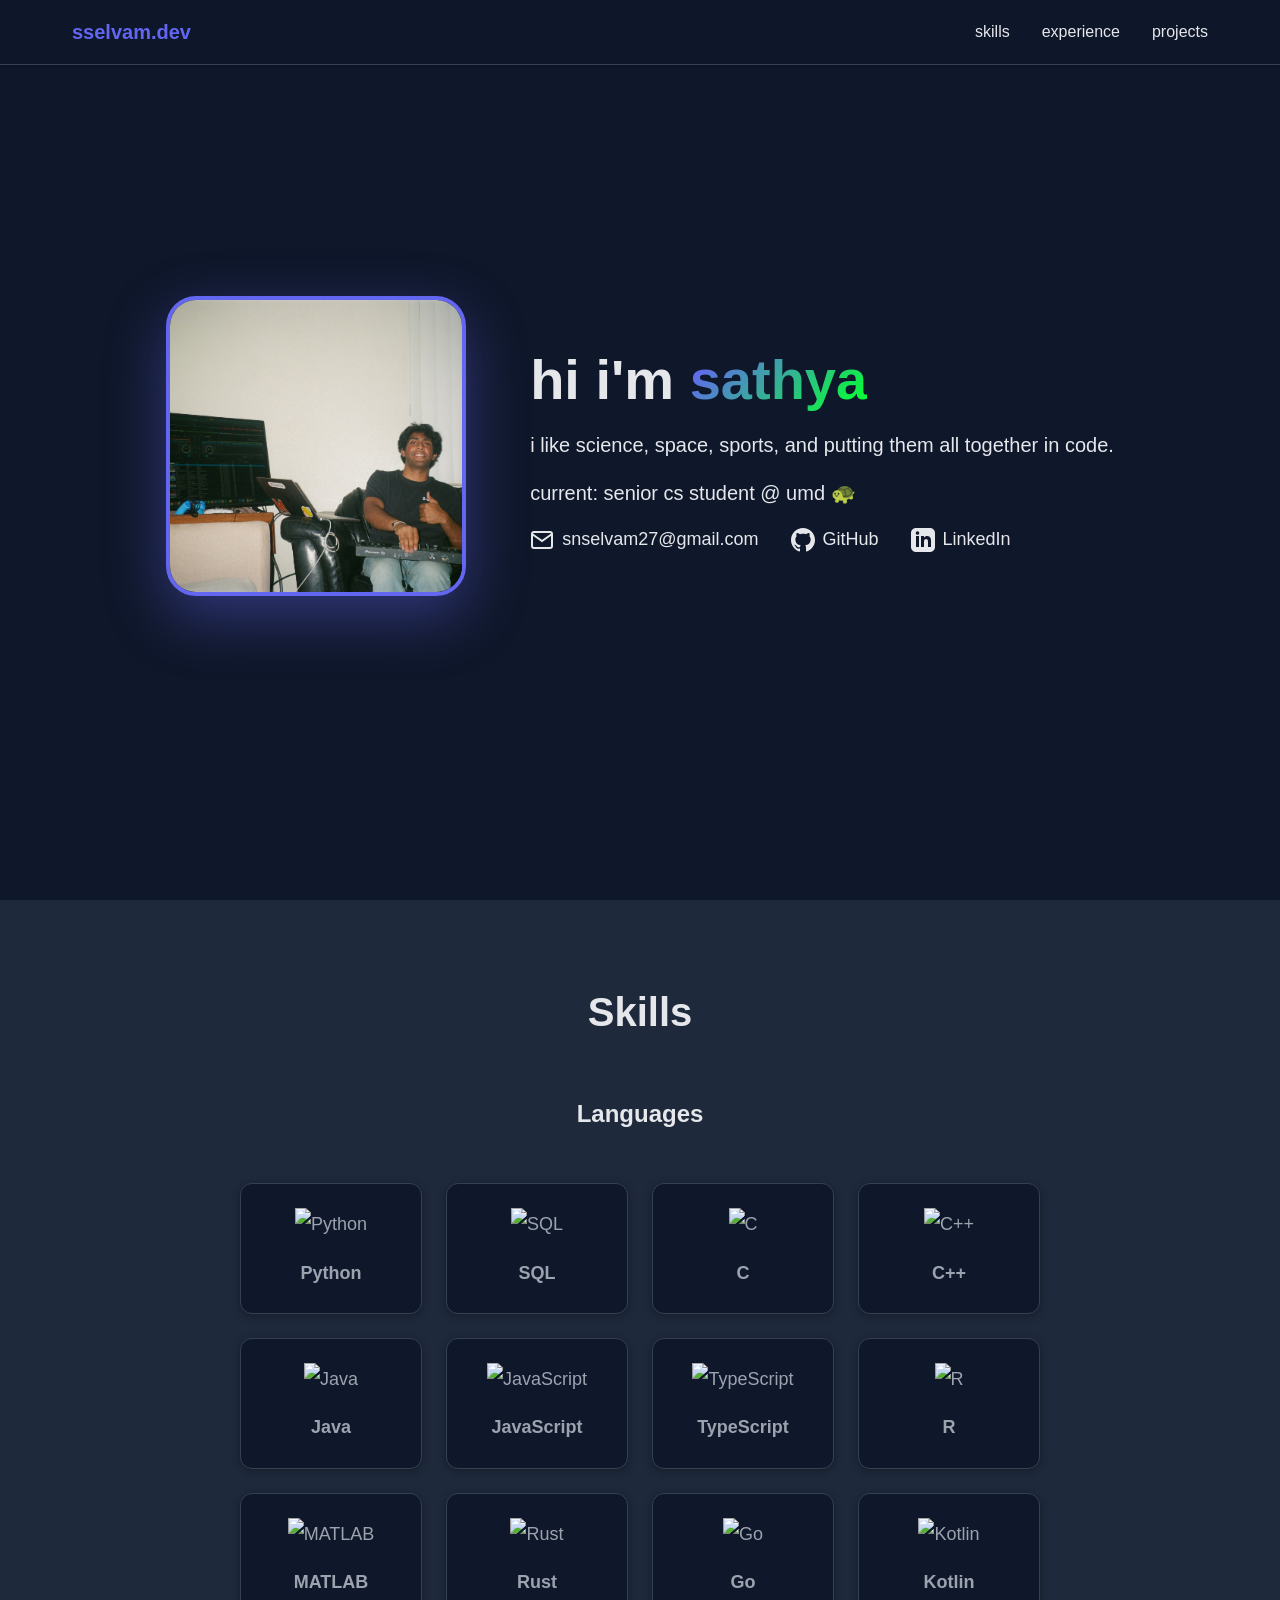
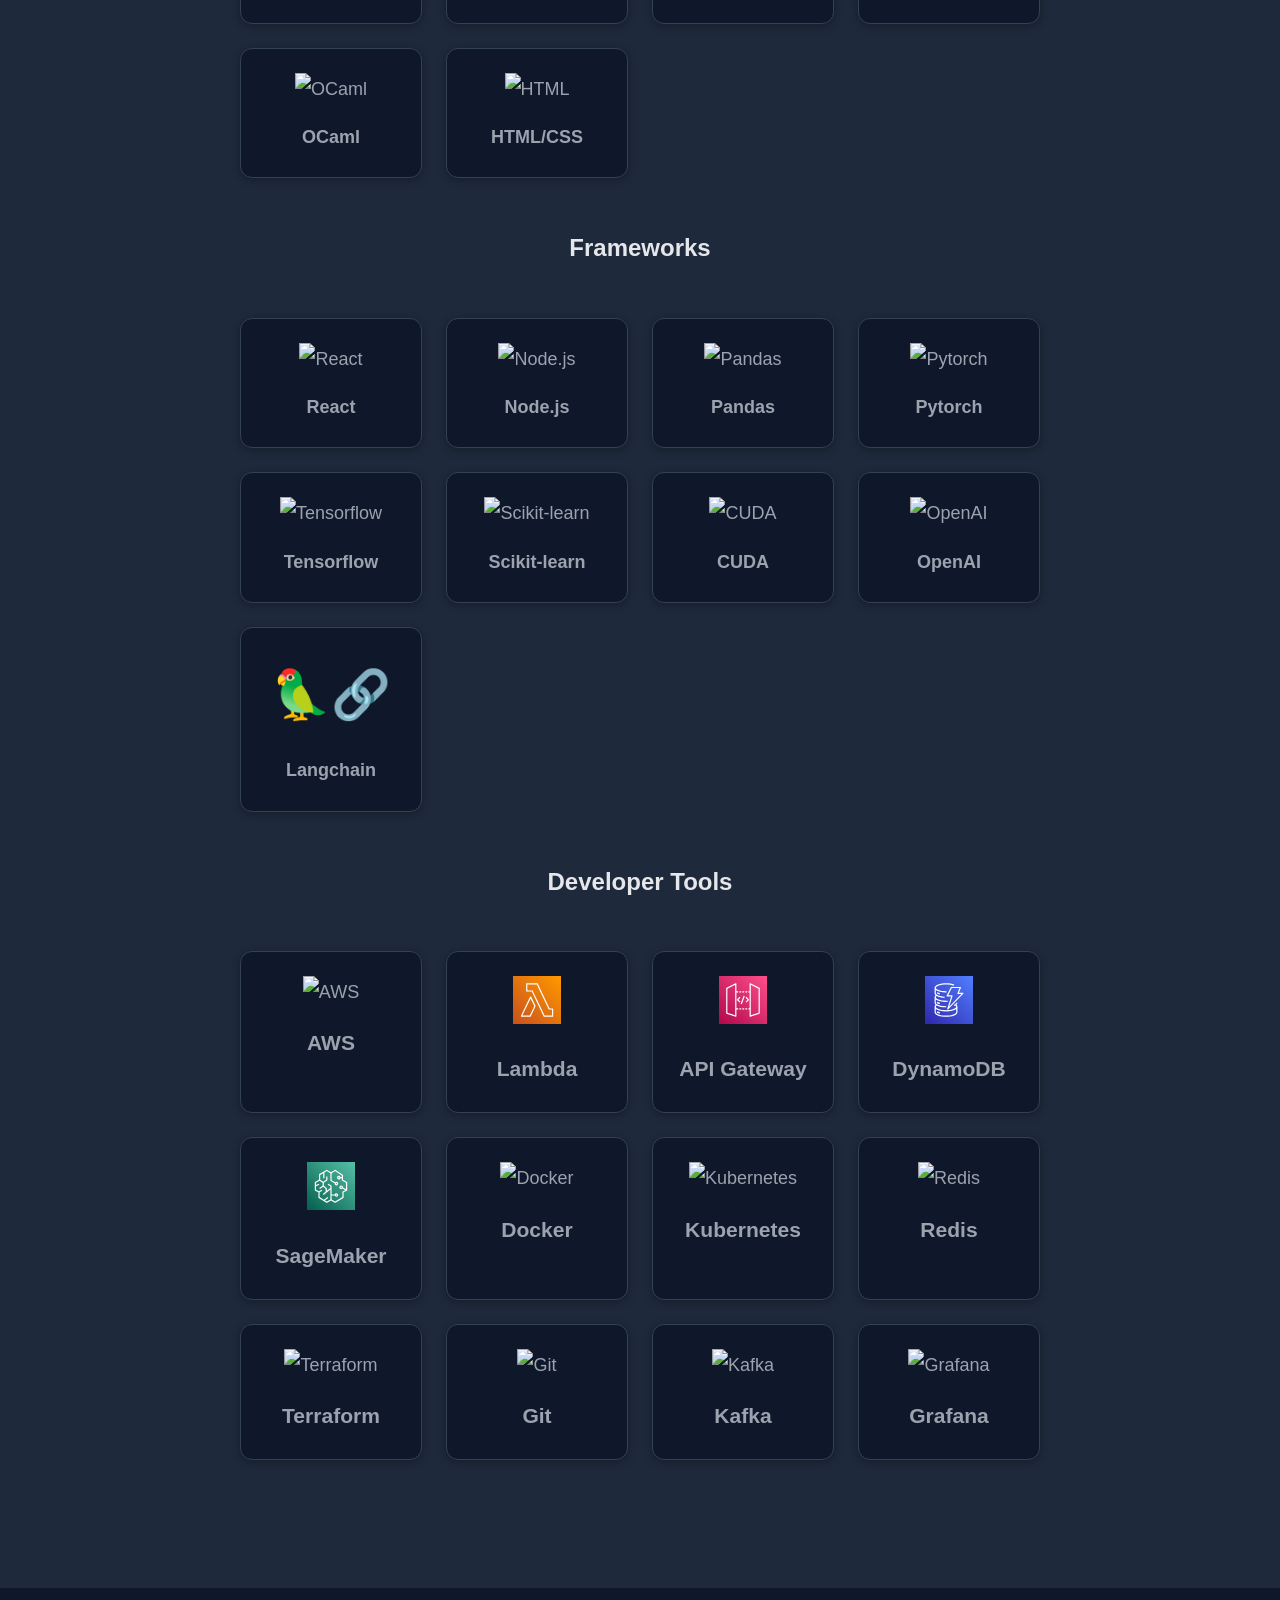
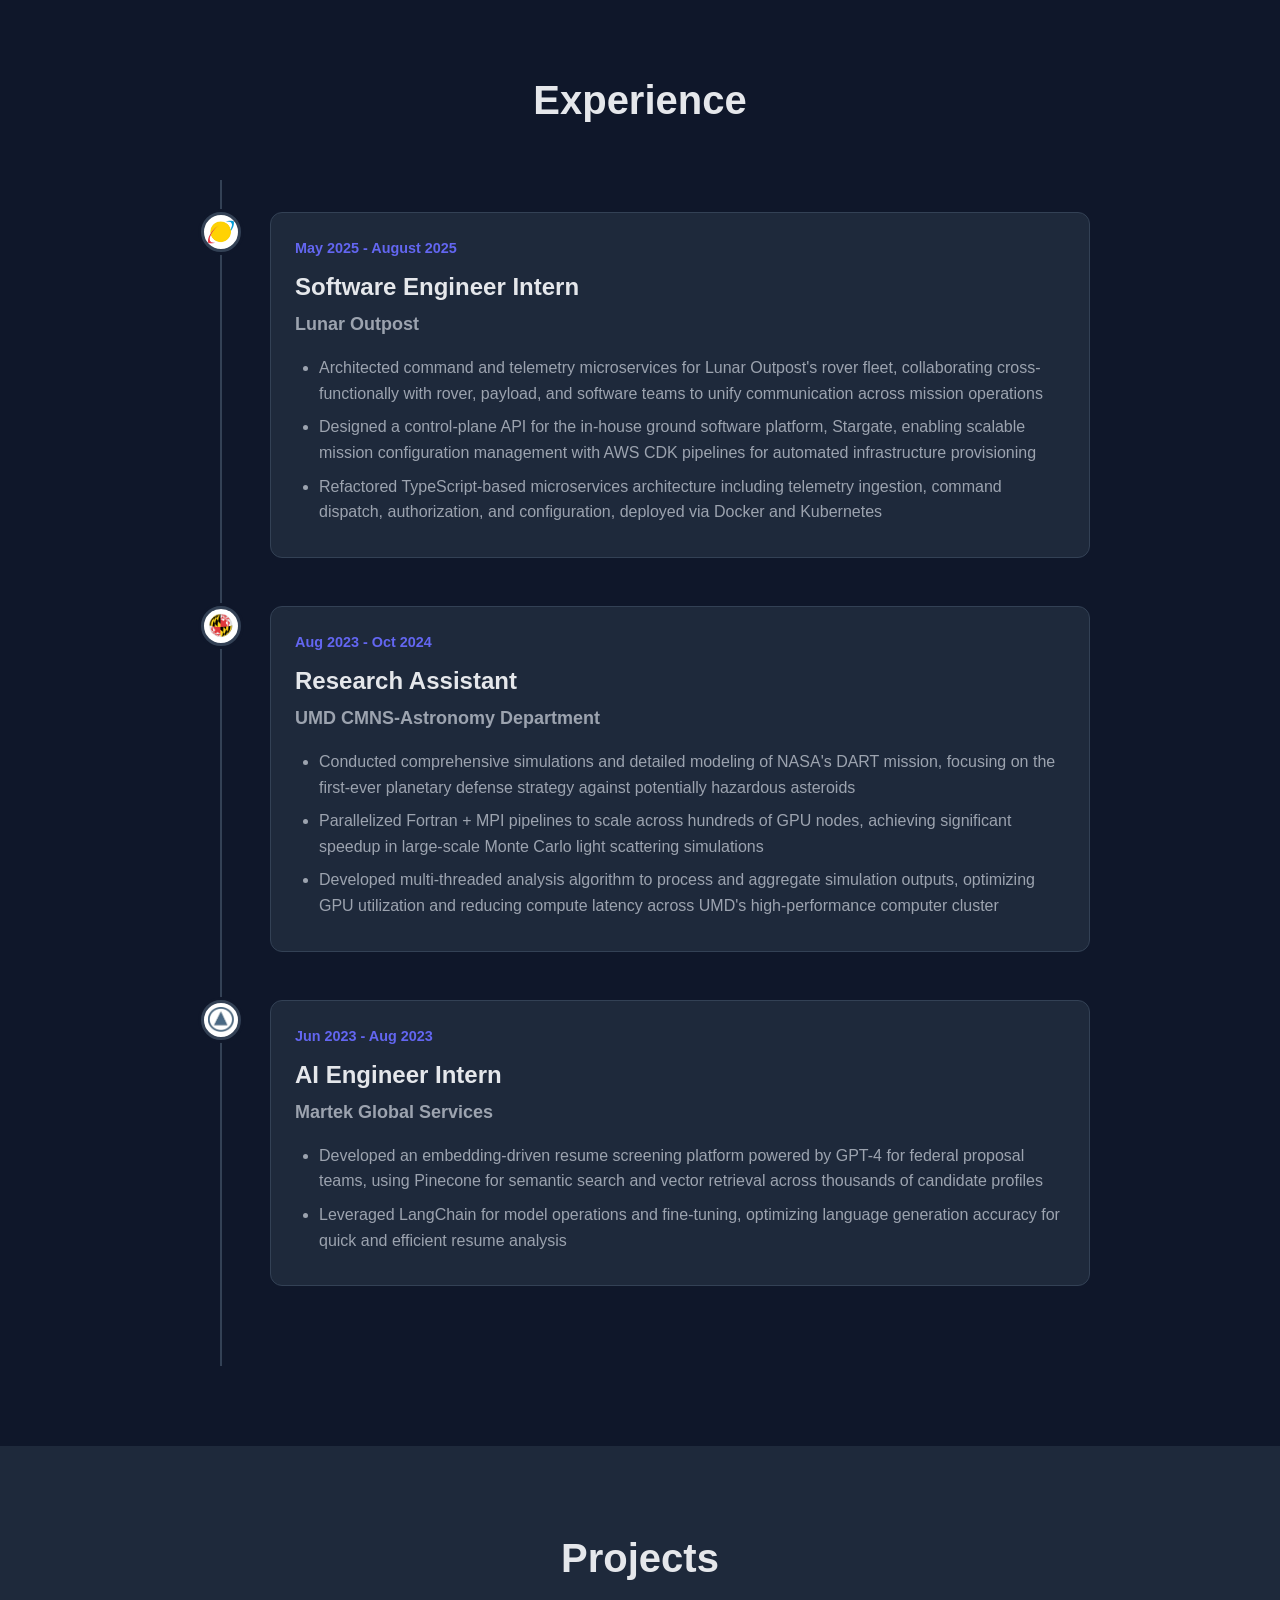
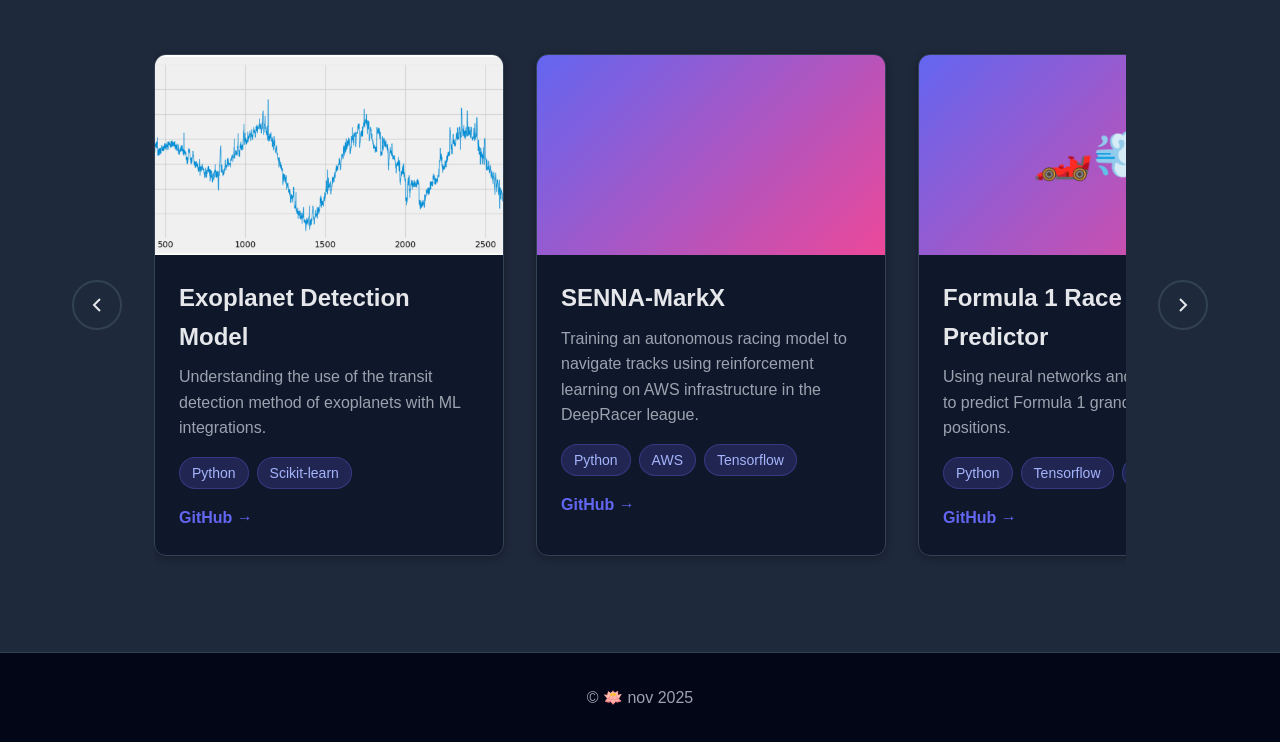
==== index.html @ d64639e4 "minor changes, pls dont break" ====
<!DOCTYPE html>
<html lang="en">
<head>
    <meta charset="UTF-8">
    <meta name="viewport" content="width=device-width, initial-scale=1.0">
    <title>sathya</title>
    <link rel="stylesheet" href="css/styles.css">
</head>
<body>
    <!-- Navigation -->
    <nav>
        <div class="container">
            <a href="index.html" class="logo">sselvam.dev</a>
            <ul>
                <!-- TODO: need to fix this about skills issue -->
                <li><a href="#about">skills</a></li>
                <li><a href="#experience">experience</a></li>
                <li><a href="#projects">projects</a></li>
            </ul>
        </div>
    </nav>

    <!-- Hero Section -->
    <section class="hero">
        <video autoplay muted loop playsinline class="hero-video">
            <source src="images/black_mesh.mp4" type="video/mp4">
        </video>
        <div class="container">
            <div class="hero-image-container">
                <img src="images/sathya.jpeg" alt="Sathya">
            </div>
            <div class="hero-content">
                <h1>hi i'm <span class="gradient-text">sathya</span></h1>
                <p>i like science, space, sports, and putting them all together in code.</p>
                <p>current: senior cs student @ umd 🐢</p>
                <div class="contact-links">
                    <a href="mailto:snselvam27@gmail.com" class="contact-link">
                        <svg width="24" height="24" viewBox="0 0 24 24" fill="none" stroke="currentColor" stroke-width="2">
                            <path d="M4 4h16c1.1 0 2 .9 2 2v12c0 1.1-.9 2-2 2H4c-1.1 0-2-.9-2-2V6c0-1.1.9-2 2-2z"/>
                            <polyline points="22,6 12,13 2,6"/>
                        </svg>
                        snselvam27@gmail.com
                    </a>
                    <a href="https://github.com/sathyas27" class="contact-link">
                        <svg width="24" height="24" viewBox="0 0 24 24" fill="currentColor">
                            <path d="M12 0c-6.626 0-12 5.373-12 12 0 5.302 3.438 9.8 8.207 11.387.599.111.793-.261.793-.577v-2.234c-3.338.726-4.033-1.416-4.033-1.416-.546-1.387-1.333-1.756-1.333-1.756-1.089-.745.083-.729.083-.729 1.205.084 1.839 1.237 1.839 1.237 1.07 1.834 2.807 1.304 3.492.997.107-.775.418-1.305.762-1.604-2.665-.305-5.467-1.334-5.467-5.931 0-1.311.469-2.381 1.236-3.221-.124-.303-.535-1.524.117-3.176 0 0 1.008-.322 3.301 1.23.957-.266 1.983-.399 3.003-.404 1.02.005 2.047.138 3.006.404 2.291-1.552 3.297-1.23 3.297-1.23.653 1.653.242 2.874.118 3.176.77.84 1.235 1.911 1.235 3.221 0 4.609-2.807 5.624-5.479 5.921.43.372.823 1.102.823 2.222v3.293c0 .319.192.694.801.576 4.765-1.589 8.199-6.086 8.199-11.386 0-6.627-5.373-12-12-12z"/>
                        </svg>
                        GitHub
                    </a>
                    <a href="https://linkedin.com/in/sathyaselvam3" class="contact-link">
                        <svg width="24" height="24" viewBox="0 0 24 24" fill="currentColor">
                            <path d="M19 0h-14c-2.761 0-5 2.239-5 5v14c0 2.761 2.239 5 5 5h14c2.762 0 5-2.239 5-5v-14c0-2.761-2.238-5-5-5zm-11 19h-3v-11h3v11zm-1.5-12.268c-.966 0-1.75-.79-1.75-1.764s.784-1.764 1.75-1.764 1.75.79 1.75 1.764-.783 1.764-1.75 1.764zm13.5 12.268h-3v-5.604c0-3.368-4-3.113-4 0v5.604h-3v-11h3v1.765c1.396-2.586 7-2.777 7 2.476v6.759z"/>
                        </svg>
                        LinkedIn
                    </a>
                </div>
            </div>
        </div>
    </section>

    <!-- About Section -->
    <section id="about" class="about">
        <div class="container">
            <h2 class="section-title">Skills</h2>
            <div class="about-content">
                <h3 class="section-subtitle">Languages</h3>
                <div class="skills-grid">
                    <div class="skill-card">
                        <img src="https://cdn.jsdelivr.net/gh/devicons/devicon/icons/python/python-original.svg" alt="Python" style="width: 48px; height: 48px; margin-bottom: 1rem;">
                        <h4>Python</h4>
                    </div>
                    <div class="skill-card">
                        <img src="https://cdn.jsdelivr.net/gh/devicons/devicon/icons/mysql/mysql-original.svg" alt="SQL" style="width: 48px; height: 48px; margin-bottom: 1rem;">
                        <h4>SQL</h4>
                    </div>
                    <div class="skill-card">
                        <img src="https://cdn.jsdelivr.net/gh/devicons/devicon/icons/c/c-original.svg" alt="C" style="width: 48px; height: 48px; margin-bottom: 1rem;">
                        <h4>C</h4>
                    </div>
                    <div class="skill-card">
                        <img src="https://cdn.jsdelivr.net/gh/devicons/devicon/icons/cplusplus/cplusplus-original.svg" alt="C++" style="width: 48px; height: 48px; margin-bottom: 1rem;">
                        <h4>C++</h4>
                    </div>
                    <div class="skill-card">
                        <img src="https://cdn.jsdelivr.net/gh/devicons/devicon/icons/java/java-original.svg" alt="Java" style="width: 48px; height: 48px; margin-bottom: 1rem;">
                        <h4>Java</h4>
                    </div>
                    <div class="skill-card">
                        <img src="https://cdn.jsdelivr.net/gh/devicons/devicon/icons/javascript/javascript-original.svg" alt="JavaScript" style="width: 48px; height: 48px; margin-bottom: 1rem;">
                        <h4>JavaScript</h4>
                    </div>
                    <div class="skill-card">
                        <img src="https://cdn.jsdelivr.net/gh/devicons/devicon/icons/typescript/typescript-original.svg" alt="TypeScript" style="width: 48px; height: 48px; margin-bottom: 1rem;">
                        <h4>TypeScript</h4>
                    </div>
                    <div class="skill-card">
                        <img src="https://cdn.jsdelivr.net/gh/devicons/devicon/icons/r/r-original.svg" alt="R" style="width: 48px; height: 48px; margin-bottom: 1rem;">
                        <h4>R</h4>
                    </div>
                    <div class="skill-card">
                        <img src="https://cdn.jsdelivr.net/gh/devicons/devicon/icons/matlab/matlab-original.svg" alt="MATLAB" style="width: 48px; height: 48px; margin-bottom: 1rem;">
                        <h4>MATLAB</h4>
                    </div>
                    <div class="skill-card">
                        <img src="https://cdn.jsdelivr.net/gh/devicons/devicon/icons/rust/rust-original.svg" alt="Rust" style="width: 48px; height: 48px; margin-bottom: 1rem;">
                        <h4>Rust</h4>
                    </div>
                    <div class="skill-card">
                        <img src="https://cdn.jsdelivr.net/gh/devicons/devicon/icons/go/go-original.svg" alt="Go" style="width: 48px; height: 48px; margin-bottom: 1rem;">
                        <h4>Go</h4>
                    </div>
                    <div class="skill-card">
                        <img src="https://cdn.jsdelivr.net/gh/devicons/devicon/icons/kotlin/kotlin-original.svg" alt="Kotlin" style="width: 48px; height: 48px; margin-bottom: 1rem;">
                        <h4>Kotlin</h4>
                    </div>
                    <div class="skill-card">
                        <img src="https://cdn.jsdelivr.net/gh/devicons/devicon/icons/ocaml/ocaml-original.svg" alt="OCaml" style="width: 48px; height: 48px; margin-bottom: 1rem;">
                        <h4>OCaml</h4>
                    </div>
                    <div class="skill-card">
                        <img src="https://cdn.jsdelivr.net/gh/devicons/devicon/icons/html5/html5-original.svg" alt="HTML" style="width: 48px; height: 48px; margin-bottom: 1rem;">
                        <h4>HTML/CSS</h4>
                    </div>
                </div>
                <h3 class="section-subtitle">Frameworks</h3>
                <div class="skills-grid">
                    <div class="skill-card">
                        <img src="https://cdn.jsdelivr.net/gh/devicons/devicon/icons/react/react-original.svg" alt="React" style="width: 48px; height: 48px; margin-bottom: 1rem;">
                        <h4>React</h4>
                    </div>
                    <div class="skill-card">
                        <img src="https://cdn.jsdelivr.net/gh/devicons/devicon/icons/nodejs/nodejs-original.svg" alt="Node.js" style="width: 48px; height: 48px; margin-bottom: 1rem;">
                        <h4>Node.js</h4>
                    </div>
                    <div class="skill-card">
                        <img src="https://cdn.jsdelivr.net/gh/devicons/devicon/icons/pandas/pandas-original.svg" alt="Pandas" style="width: 48px; height: 48px; margin-bottom: 1rem;">
                        <h4>Pandas</h4>
                    </div>
                    <div class="skill-card">
                        <img src="https://cdn.jsdelivr.net/gh/devicons/devicon/icons/pytorch/pytorch-original.svg" alt="Pytorch" style="width: 48px; height: 48px; margin-bottom: 1rem;">
                        <h4>Pytorch</h4>
                    </div>
                    <div class="skill-card">
                        <img src="https://cdn.jsdelivr.net/gh/devicons/devicon/icons/tensorflow/tensorflow-original.svg" alt="Tensorflow" style="width: 48px; height: 48px; margin-bottom: 1rem;">
                        <h4>Tensorflow</h4>
                    </div>
                    <div class="skill-card">
                        <img src="https://cdn.jsdelivr.net/gh/devicons/devicon/icons/scikitlearn/scikitlearn-original.svg" alt="Scikit-learn" style="width: 48px; height: 48px; margin-bottom: 1rem;">
                        <h4>Scikit-learn</h4>
                    </div>
                    <div class="skill-card">
                        <img src="https://cdn.simpleicons.org/nvidia/76B900" alt="CUDA" style="width: 48px; height: 48px; margin-bottom: 1rem;">
                        <h4>CUDA</h4>
                    </div>
                    <div class="skill-card">
                        <img src="https://cdn.simpleicons.org/openai/412991" alt="OpenAI" style="width: 48px; height: 48px; margin-bottom: 1rem;">
                        <h4>OpenAI</h4>
                    </div>
                    <div class="skill-card">
                        <div style="font-size: 48px; margin-bottom: 1rem;">🦜🔗</div>
                        <h4>Langchain</h4>
                    </div>
                </div>
                <h3 class="section-subtitle">Developer Tools</h3>
                <div class="skills-grid">
                    <div class="skill-card">
                        <img src="https://cdn.jsdelivr.net/gh/devicons/devicon/icons/amazonwebservices/amazonwebservices-original-wordmark.svg" alt="AWS" style="width: 48px; height: 48px; margin-bottom: 1rem;">
                        <h3>AWS</h3>
                    </div>
                    <div class="skill-card">
                        <?xml version="1.0" encoding="UTF-8"?>
                        <svg width="80px" height="80px" viewBox="0 0 80 80" version="1.1" xmlns="http://www.w3.org/2000/svg" xmlns:xlink="http://www.w3.org/1999/xlink">
                            <!-- Generator: Sketch 64 (93537) - https://sketch.com -->
                            <title>Icon-Architecture/64/Arch_AWS-Lambda_64</title>
                            <desc>Created with Sketch.</desc>
                            <defs>
                                <linearGradient x1="0%" y1="100%" x2="100%" y2="0%" id="awsGradient-1">
                                    <stop stop-color="#C8511B" offset="0%"></stop>
                                    <stop stop-color="#FF9900" offset="100%"></stop>
                                </linearGradient>
                            </defs>
                            <g id="Icon-Architecture/64/Arch_AWS-Lambda_64" stroke="none" stroke-width="1" fill="none" fill-rule="evenodd">
                                <g id="Icon-Architecture-BG/64/Compute" fill="url(#awsGradient-1)">
                                    <rect id="Rectangle" x="0" y="0" width="80" height="80"></rect>
                                </g>
                                <path d="M28.0075352,66 L15.5907274,66 L29.3235885,37.296 L35.5460249,50.106 L28.0075352,66 Z M30.2196674,34.553 C30.0512768,34.208 29.7004629,33.989 29.3175745,33.989 L29.3145676,33.989 C28.9286723,33.99 28.5778583,34.211 28.4124746,34.558 L13.097944,66.569 C12.9495999,66.879 12.9706487,67.243 13.1550766,67.534 C13.3374998,67.824 13.6582439,68 14.0020416,68 L28.6420072,68 C29.0299071,68 29.3817234,67.777 29.5481094,67.428 L37.563706,50.528 C37.693006,50.254 37.6920037,49.937 37.5586944,49.665 L30.2196674,34.553 Z M64.9953491,66 L52.6587274,66 L32.866809,24.57 C32.7014253,24.222 32.3486067,24 31.9617091,24 L23.8899822,24 L23.8990031,14 L39.7197081,14 L59.4204149,55.429 C59.5857986,55.777 59.9386172,56 60.3255148,56 L64.9953491,56 L64.9953491,66 Z M65.9976745,54 L60.9599868,54 L41.25928,12.571 C41.0938963,12.223 40.7410777,12 40.3531778,12 L22.89768,12 C22.3453987,12 21.8963569,12.447 21.8953545,12.999 L21.884329,24.999 C21.884329,25.265 21.9885708,25.519 22.1780103,25.707 C22.3654452,25.895 22.6200358,26 22.8866544,26 L31.3292417,26 L51.1221625,67.43 C51.2885485,67.778 51.6393624,68 52.02626,68 L65.9976745,68 C66.5519605,68 67,67.552 67,67 L67,55 C67,54.448 66.5519605,54 65.9976745,54 L65.9976745,54 Z" id="AWS-Lambda_Icon_64_Squid" fill="#FFFFFF"></path>
                            </g>
                        </svg>
                        <h3>Lambda</h3>
                    </div>
                    <div class="skill-card">
                        <?xml version="1.0" encoding="UTF-8"?>
                        <svg width="80px" height="80px" viewBox="0 0 80 80" version="1.1" xmlns="http://www.w3.org/2000/svg" xmlns:xlink="http://www.w3.org/1999/xlink">
                            <title>Icon-Architecture/64/Arch_ Amazon-API-Gateway_64</title>
                            <defs>
                                <linearGradient x1="0%" y1="100%" x2="100%" y2="0%" id="apigwGradient-1">
                                    <stop stop-color="#B0084D" offset="0%"></stop>
                                    <stop stop-color="#FF4F8B" offset="100%"></stop>
                                </linearGradient>
                            </defs>
                            <g id="Icon-Architecture/64/Arch_-Amazon-API-Gateway_64" stroke="none" stroke-width="1" fill="none" fill-rule="evenodd">
                                <g id="Rectangle" fill="url(#apigwGradient-1)">
                                    <rect x="0" y="0" width="80" height="80"></rect>
                                </g>
                                <g id="Icon-Service/64/Amazon-API-Gateway_64" transform="translate(8.000000, 8.000000)" fill="#FFFFFF">
                                    <path d="M26.065,47.6323642 L29,47.6323642 L29,45.6152989 L26.065,45.6152989 L26.065,47.6323642 Z M31,47.6323642 L34,47.6323642 L34,45.6152989 L31,45.6152989 L31,47.6323642 Z M19,6.62946112 L6,13.082053 L6,53.1934132 L19,57.589607 L19,6.62946112 Z M21,19.3934502 L21,45.6152989 L24,45.6152989 L24,47.6323642 L21,47.6323642 L21,58.9914674 C21,59.3162149 20.845,59.6207917 20.584,59.8103959 C20.412,59.9354539 20.207,60 20,60 C19.894,60 19.786,59.9828549 19.682,59.9475563 L4.682,54.8756456 C4.274,54.7374767 4,54.3522172 4,53.9195567 L4,12.4537371 C4,12.0704947 4.217,11.7185168 4.559,11.5490833 L19.559,4.10409539 C19.868,3.94978989 20.235,3.96794348 20.528,4.15250495 C20.821,4.33605789 21,4.65979687 21,5.00874917 L21,17.376385 L24,17.376385 L24,19.3934502 L21,19.3934502 Z M36,47.6323642 L39,47.6323642 L39,45.6152989 L36,45.6152989 L36,47.6323642 Z M36.065,19.3934502 L39,19.3934502 L39,17.376385 L36.065,17.376385 L36.065,19.3934502 Z M31.065,19.3934502 L34,19.3934502 L34,17.376385 L31.065,17.376385 L31.065,19.3934502 Z M26.065,19.3934502 L29,19.3934502 L29,17.376385 L26.065,17.376385 L26.065,19.3934502 Z M58,13.082053 L45,6.62946112 L45,57.589607 L58,53.1934132 L58,13.082053 Z M60,53.9195567 C60,54.3522172 59.726,54.7374767 59.318,54.8756456 L44.318,59.9475563 C44.214,59.9828549 44.106,60 44,60 C43.793,60 43.588,59.9354539 43.416,59.8103959 C43.155,59.6207917 43,59.3162149 43,58.9914674 L43,47.6323642 L41.065,47.6323642 L41.065,45.6152989 L43,45.6152989 L43,19.3934502 L41.065,19.3934502 L41.065,17.376385 L43,17.376385 L43,5.00874917 C43,4.65979687 43.179,4.33605789 43.472,4.15250495 C43.765,3.96794348 44.131,3.94978989 44.441,4.10409539 L59.441,11.5490833 C59.783,11.7185168 60,12.0704947 60,12.4537371 L60,53.9195567 Z M34.934,25.8067093 L33.066,25.0825829 L28.066,38.1935072 L29.934,38.9176337 L34.934,25.8067093 Z M41.707,32.2088745 C42.098,31.8145383 42.098,31.1761371 41.707,30.7828094 L37.707,26.7486788 L36.293,28.174744 L39.586,31.4958419 L36.293,34.8169399 L37.707,36.2430051 L41.707,32.2088745 Z M26.293,36.2430051 L22.293,32.2088745 C21.902,31.8145383 21.902,31.1761371 22.293,30.7828094 L26.293,26.7486788 L27.707,28.174744 L24.414,31.4958419 L27.707,34.8169399 L26.293,36.2430051 Z" id="Amazon-API-Gateway_Icon_64_Squid"></path>
                                </g>
                            </g>
                        </svg>
                        <h3>API Gateway</h3>
                    </div>
                    <div class="skill-card">
                        <?xml version="1.0" encoding="UTF-8"?>
                        <svg width="80px" height="80px" viewBox="0 0 80 80" version="1.1" xmlns="http://www.w3.org/2000/svg" xmlns:xlink="http://www.w3.org/1999/xlink">
                            <!-- Generator: Sketch 64 (93537) - https://sketch.com -->
                            <title>Icon-Architecture/64/Arch_Amazon-DynamoDB_64</title>
                            <desc>Created with Sketch.</desc>
                            <defs>
                                <linearGradient x1="0%" y1="100%" x2="100%" y2="0%" id="ddbGradient-1">
                                    <stop stop-color="#2E27AD" offset="0%"></stop>
                                    <stop stop-color="#527FFF" offset="100%"></stop>
                                </linearGradient>
                            </defs>
                            <g id="Icon-Architecture/64/Arch_Amazon-DynamoDB_64" stroke="none" stroke-width="1" fill="none" fill-rule="evenodd">
                                <g id="Icon-Architecture-BG/64/Database" fill="url(#ddbGradient-1)">
                                    <rect id="Rectangle" x="0" y="0" width="80" height="80"></rect>
                                </g>
                                <path d="M52.0859525,54.8502506 C48.7479569,57.5490338 41.7449661,58.9752927 35.0439749,58.9752927 C28.3419838,58.9752927 21.336993,57.548042 17.9999974,54.8492588 L17.9999974,60.284515 L18.0009974,60.284515 C18.0009974,62.9952002 24.9999974,66.0163299 35.0439749,66.0163299 C45.0799617,66.0163299 52.0749525,62.9991676 52.0859525,60.290466 L52.0859525,54.8502506 Z M52.0869525,44.522272 L54.0869499,44.5113618 L54.0869499,44.522272 C54.0869499,45.7303271 53.4819507,46.8580436 52.3039522,47.8905439 C53.7319503,49.147199 54.0869499,50.3800499 54.0869499,51.257824 C54.0869499,51.263775 54.0859499,51.2687342 54.0859499,51.2746852 L54.0859499,60.284515 L54.0869499,60.284515 C54.0869499,65.2952658 44.2749628,68 35.0439749,68 C25.8349871,68 16.0499999,65.3071678 16.003,60.3192292 C16.003,60.31427 16,60.3093109 16,60.3043517 L16,51.2548485 C16,51.2528648 16.002,51.2498893 16.002,51.2469138 C16.005,50.3691398 16.3609995,49.1412479 17.7869976,47.8875684 C16.3699995,46.6358725 16.01,45.4149236 16.001,44.5440924 L16.002,44.5440924 C16.002,44.540125 16,44.5371495 16,44.5331822 L16,35.483679 C16,35.4807035 16.002,35.477728 16.002,35.4747525 C16.005,34.5969784 16.3619995,33.3690866 17.7879976,32.1173908 C16.3699995,30.8647031 16.01,29.6427623 16.001,28.7729229 L16.002,28.7729229 C16.002,28.7689556 16,28.7649882 16,28.7610209 L16,19.7125095 C16,19.709534 16.002,19.7065585 16.002,19.703583 C16.019,14.6997751 25.8199871,12 35.0439749,12 C40.2549681,12 45.2609615,12.8281823 48.7779569,14.2722941 L48.0129579,16.1052054 C44.7299622,14.7573015 40.0029684,13.9836701 35.0439749,13.9836701 C24.9999882,13.9836701 18.0009974,17.0047998 18.0009974,19.7174687 C18.0009974,22.4291458 24.9999882,25.4502754 35.0439749,25.4502754 C35.3149746,25.4532509 35.5799742,25.4502754 35.8479739,25.4403571 L35.9319738,27.4220435 C35.6359742,27.4339456 35.3399745,27.4339456 35.0439749,27.4339456 C28.3419838,27.4339456 21.336993,26.0066949 18,23.3079117 L18,28.7401923 L18.0009974,28.7401923 L18.0009974,28.7630046 C18.0109974,29.8034395 19.0779959,30.7119605 19.9719948,31.2892085 C22.6619912,33.0040913 27.4819849,34.1754485 32.8569778,34.4184481 L32.7659779,36.4001346 C27.3209851,36.1531677 22.5529914,35.0234675 19.4839954,33.2917235 C18.7279964,33.8570695 18.0009974,34.6217743 18.0009974,35.4886382 C18.0009974,38.2003153 24.9999882,41.2214449 35.0439749,41.2214449 C36.0289736,41.2214449 37.0069723,41.1887143 37.9519711,41.1232532 L38.0909709,43.1019642 C37.1009722,43.1704008 36.0749736,43.205115 35.0439749,43.205115 C28.3419838,43.205115 21.336993,41.7778644 18,39.0790811 L18,44.5113618 L18.0009974,44.5113618 C18.0109974,45.574609 19.0779959,46.4821381 19.9719948,47.060378 C23.0479907,49.0232196 28.8239831,50.2451604 35.0439749,50.2451604 L35.4839744,50.2451604 L35.4839744,52.2288305 L35.0439749,52.2288305 C28.7249832,52.2288305 22.9819908,51.0554896 19.4699954,49.0728113 C18.7179964,49.6371655 18.0009974,50.397903 18.0009974,51.257824 C18.0009974,53.9695011 24.9999882,56.9916225 35.0439749,56.9916225 C45.0799617,56.9916225 52.0749525,53.9744602 52.0859525,51.2647668 L52.0859525,51.2548485 L52.0859525,51.2538566 C52.0839525,50.391952 51.3639534,49.6312145 50.6099544,49.0668603 C50.1219551,49.3435823 49.5989558,49.6103859 49.0039566,49.8553692 L48.2379576,48.022458 C48.9639566,47.7239156 49.5939558,47.4015692 50.1109551,47.0623616 C51.0129539,46.4742034 52.0869525,45.5547723 52.0869525,44.522272 L52.0869525,44.522272 Z M60.6529412,30.0166841 L55.0489486,30.0166841 C54.717949,30.0166841 54.4069494,29.8540231 54.2219497,29.5822603 C54.0349499,29.3104975 53.99695,28.9643471 54.1189498,28.6598537 L57.5279453,20.1380068 L44.6189702,20.1380068 L38.6189702,32.0400276 L45.0009618,32.0400276 C45.3199614,32.0400276 45.619961,32.1917784 45.8089608,32.44668 C45.9959605,32.7025735 46.0509604,33.0308709 45.9539606,33.3333806 L40.2579681,51.089212 L60.6529412,30.0166841 Z M63.7219372,29.7121907 L38.7229701,55.539576 C38.5279703,55.7399267 38.2659707,55.8440694 38.000971,55.8440694 C37.8249713,55.8440694 37.6479715,55.7994368 37.4899717,55.7052124 C37.0899722,55.4691557 36.9069725,54.992083 37.0479723,54.5517083 L43.6339636,34.0236978 L37.0009724,34.0236978 C36.6539728,34.0236978 36.3329732,33.8461593 36.1499735,33.5535679 C35.9679737,33.2609766 35.9509737,32.8959813 36.1069735,32.5885124 L43.1069643,18.7028214 C43.2759641,18.3665893 43.6219636,18.1543366 44.0009631,18.1543366 L59.0009434,18.1543366 C59.331943,18.1543366 59.6429425,18.3179894 59.8279423,18.5887604 C60.0149421,18.861515 60.052942,19.2066736 59.9309422,19.5121588 L56.5219467,28.0330139 L62.9999381,28.0330139 C63.3999376,28.0330139 63.7629371,28.2710544 63.9199369,28.6360497 C64.0769367,29.0020368 63.9989368,29.4255504 63.7219372,29.7121907 L63.7219372,29.7121907 Z M19.4549955,60.6743062 C20.8719936,61.4727334 22.6559912,62.1442057 24.7569885,62.6678947 L25.2449878,60.7437346 C23.3459903,60.2706293 21.6859925,59.6497405 20.4429942,58.949505 L19.4549955,60.6743062 Z M24.7569885,46.7985335 L25.2449878,44.8753653 C23.3459903,44.4012681 21.6859925,43.7803794 20.4429942,43.0801438 L19.4549955,44.804945 C20.8719936,45.6033722 22.6549912,46.2748446 24.7569885,46.7985335 L24.7569885,46.7985335 Z M19.4549955,28.9355839 L20.4429942,27.2107827 C21.6839925,27.9110182 23.3449903,28.5309151 25.2449878,29.0060041 L24.7569885,30.9291723 C22.6529912,30.4044916 20.8699936,29.7330193 19.4549955,28.9355839 L19.4549955,28.9355839 Z" id="Amazon-DynamoDB_Icon_64_Squid" fill="#FFFFFF"></path>
                            </g>
                        </svg>
                        <h3>DynamoDB</h3>
                    </div>
                    <div class="skill-card">
                        <?xml version="1.0" encoding="UTF-8"?>
                        <svg width="80px" height="80px" viewBox="0 0 80 80" version="1.1" xmlns="http://www.w3.org/2000/svg" xmlns:xlink="http://www.w3.org/1999/xlink">
                            <!-- Generator: Sketch 64 (93537) - https://sketch.com -->
                            <title>Icon-Architecture/64/Arch_AWS-SageMaker_64</title>
                            <desc>Created with Sketch.</desc>
                            <defs>
                                <linearGradient x1="0%" y1="100%" x2="100%" y2="0%" id="smGradient-1">
                                    <stop stop-color="#055F4E" offset="0%"></stop>
                                    <stop stop-color="#56C0A7" offset="100%"></stop>
                                </linearGradient>
                            </defs>
                            <g id="Icon-Architecture/64/Arch_AWS-SageMaker_64" stroke="none" stroke-width="1" fill="none" fill-rule="evenodd">
                                <g id="Icon-Architecture-BG/64/Machine-Learning" fill="url(#smGradient-1)">
                                    <rect id="Rectangle" x="0" y="0" width="80" height="80"></rect>
                                </g>
                                <path d="M54.034,26.0335731 C54.034,26.5935654 53.578,27.0495592 53.017,27.0495592 C52.458,27.0495592 52.002,26.5935654 52.002,26.0335731 C52.002,25.4735807 52.458,25.0175869 53.017,25.0175869 C53.578,25.0175869 54.034,25.4735807 54.034,26.0335731 L54.034,26.0335731 Z M48.002,36.000437 C48.002,35.4494445 48.45,35.0004506 49.002,35.0004506 C49.554,35.0004506 50.002,35.4494445 50.002,36.000437 C50.002,36.5514294 49.554,37.0004233 49.002,37.0004233 C48.45,37.0004233 48.002,36.5514294 48.002,36.000437 L48.002,36.000437 Z M48.002,55.0001775 C48.002,54.449185 48.45,54.0001912 49.002,54.0001912 C49.554,54.0001912 50.002,54.449185 50.002,55.0001775 C50.002,55.55117 49.554,56.0001639 49.002,56.0001639 C48.45,56.0001639 48.002,55.55117 48.002,55.0001775 L48.002,55.0001775 Z M58.002,42.000355 C58.002,42.5513475 57.554,43.0003414 57.002,43.0003414 C56.45,43.0003414 56.002,42.5513475 56.002,42.000355 C56.002,41.4493626 56.45,41.0003687 57.002,41.0003687 C57.554,41.0003687 58.002,41.4493626 58.002,42.000355 L58.002,42.000355 Z M65,45.2723104 L59.963,42.3823498 C59.979,42.2563515 60.002,42.1313532 60.002,42.000355 C60.002,40.3463776 58.656,39.000396 57.002,39.000396 C55.347,39.000396 54.002,40.3463776 54.002,42.000355 C54.002,43.6543324 55.347,45.0003141 57.002,45.0003141 C57.801,45.0003141 58.523,44.6813184 59.061,44.1713254 L63.886,46.9392876 L59.555,49.105258 C59.216,49.2752557 59.002,49.621251 59.002,50.0002458 L59.002,58.4411305 L46.983,65.8370295 L41.003,62.4200762 L41.003,56.0001639 L46.186,56.0001639 C46.6,57.161148 47.7,58.0001366 49.002,58.0001366 C50.656,58.0001366 52.002,56.6541549 52.002,55.0001775 C52.002,53.3452001 50.656,52.0002185 49.002,52.0002185 C47.7,52.0002185 46.6,52.838207 46.186,54.0001912 L41.003,54.0001912 L41.003,40.0003823 C41.003,39.6493871 40.818,39.3233916 40.517,39.1423941 L35.516,36.142435 L34.487,37.8574116 L39.003,40.5663746 L39.003,43.5073345 L33.002,48.1232714 L33.002,44.0003277 C33.002,43.6963319 32.864,43.4083358 32.627,43.2193384 L28.002,39.5193889 L28.002,34.535457 L33.556,30.8325075 C33.835,30.6465101 34.002,30.3345143 34.002,30.0005189 L34.002,24.0006008 L32.002,24.0006008 L32.002,29.4655262 L27.013,32.7904808 L22.002,29.4635262 L22.002,21.5746339 L27.002,18.6586738 L27.002,27.0005599 L29.002,27.0005599 L29.002,17.4916897 L33.005,15.1567216 L39.001,18.6156744 L39.002,31.0005052 C39.002,31.3595003 39.194,31.6904958 39.506,31.8684934 L46.042,35.6034424 C46.024,35.7344406 46.002,35.8644388 46.002,36.000437 C46.002,37.6544144 47.347,39.000396 49.002,39.000396 C50.656,39.000396 52.002,37.6544144 52.002,36.000437 C52.002,34.3464595 50.656,33.0004779 49.002,33.0004779 C48.208,33.0004779 47.49,33.3154736 46.953,33.8204667 L41.002,30.4195132 L41.001,18.6176743 L46.964,15.1767213 L58.002,22.5356208 L58.002,25.0005872 L55.851,25.0005872 C55.429,23.844603 54.318,23.0176142 53.017,23.0176142 C51.354,23.0176142 50.002,24.3705958 50.002,26.0335731 C50.002,27.6965504 51.354,29.0495319 53.017,29.0495319 C54.343,29.0495319 55.471,28.1905436 55.875,27.0005599 L58.002,27.0005599 L58.002,30.0005189 C58.002,30.359514 58.194,30.6905095 58.506,30.868507 L65,34.5804564 L65,45.2723104 Z M33.02,65.8370295 L29.867,63.897056 L35.583,59.8141118 L34.421,58.186134 L28.018,62.7590716 L21.002,58.4411305 L21.002,50.5662381 L25.516,47.8572751 L24.487,46.1422985 L19.958,48.8602614 L15.002,46.3822952 L15.001,40.6173739 L20.449,37.8944111 L19.555,36.1054355 L15.001,38.3814044 L15.002,34.5804564 L20.963,31.1745029 L26.002,34.5194572 L26.002,39.4803894 L20.449,43.1673391 L21.555,44.8333163 L26.958,41.2453653 L31.002,44.4803212 L31.002,49.6622504 L26.392,53.207202 L27.611,54.7921804 L39.003,46.0303 L39.003,62.4190762 L33.02,65.8370295 Z M66.496,33.1324761 L60.002,29.4205268 L60.002,22.0006281 C60.002,21.6656327 59.835,21.353637 59.556,21.1686395 L47.556,13.1687487 C47.24,12.9587516 46.832,12.9447518 46.502,13.1347492 L40.004,16.884698 L33.502,13.1347492 C33.19,12.9547517 32.807,12.9547517 32.498,13.1367492 L20.498,20.1366536 C20.19,20.3156511 20.002,20.6446466 20.002,21.0006418 L20.002,29.4205268 L13.506,33.1324761 C13.194,33.3094737 13.002,33.6414692 13.002,34.0004643 L13.002,34.4174586 C13.001,34.4384583 13,34.458458 13,34.4794577 L13,45.3633091 C13,45.3833088 13.001,45.4033086 13.002,45.4223083 L13.002,47.0002868 C13.002,47.3792816 13.216,47.7252769 13.555,47.8942745 L19.002,50.6182374 L19.002,59.0001229 C19.002,59.3471182 19.181,59.6691138 19.477,59.8511113 L32.477,67.851002 C32.638,67.9500007 32.82,68 33.002,68 C33.173,68 33.344,67.9560006 33.498,67.8680018 L40.003,64.1520525 L46.506,67.8680018 C46.821,68.0489993 47.213,68.0419994 47.526,67.851002 L60.526,59.8511113 C60.822,59.6691138 61.002,59.3471182 61.002,59.0001229 L61.002,50.6182374 L66.447,47.8942745 C66.786,47.7252769 67,47.3792816 67,47.0002868 L67,34.0004643 C67,33.6414692 66.807,33.3104737 66.496,33.1324761 L66.496,33.1324761 Z" id="AWS-SageMaker_Icon_64_Squid" fill="#FFFFFF"></path>
                            </g>
                        </svg>
                        <h3>SageMaker</h3>
                    </div>
                    <div class="skill-card">
                        <img src="https://cdn.jsdelivr.net/gh/devicons/devicon/icons/docker/docker-original.svg" alt="Docker" style="width: 48px; height: 48px; margin-bottom: 1rem;">
                        <h3>Docker</h3>
                    </div>
                    <div class="skill-card">
                        <img src="https://cdn.jsdelivr.net/gh/devicons/devicon/icons/kubernetes/kubernetes-plain.svg" alt="Kubernetes" style="width: 48px; height: 48px; margin-bottom: 1rem;">
                        <h3>Kubernetes</h3>
                    </div>
                    <div class="skill-card">
                        <img src="https://cdn.jsdelivr.net/gh/devicons/devicon/icons/redis/redis-original.svg" alt="Redis" style="width: 48px; height: 48px; margin-bottom: 1rem;">
                        <h3>Redis</h3>
                    </div>
                    <div class="skill-card">
                        <img src="https://cdn.jsdelivr.net/gh/devicons/devicon/icons/terraform/terraform-original.svg" alt="Terraform" style="width: 48px; height: 48px; margin-bottom: 1rem;">
                        <h3>Terraform</h3>
                    </div>
                    <div class="skill-card">
                        <img src="https://cdn.jsdelivr.net/gh/devicons/devicon/icons/git/git-original.svg" alt="Git" style="width: 48px; height: 48px; margin-bottom: 1rem;">
                        <h3>Git</h3>
                    </div>
                    <div class="skill-card">
                        <img src="https://cdn.jsdelivr.net/gh/devicons/devicon/icons/apachekafka/apachekafka-original.svg" alt="Kafka" style="width: 48px; height: 48px; margin-bottom: 1rem;">
                        <h3>Kafka</h3>
                    </div>
                    <div class="skill-card">
                        <img src="https://cdn.jsdelivr.net/gh/devicons/devicon/icons/grafana/grafana-original.svg" alt="Grafana" style="width: 48px; height: 48px; margin-bottom: 1rem;">
                        <h3>Grafana</h3>
                    </div>
                </div>
            </div>
        </div>
    </section>

    <!-- Experience Section -->
    <section id="experience">
        <div class="container">
            <h2 class="section-title">Experience</h2>
            <div class="timeline">
                <!-- Experience 1 -->
                <div class="timeline-item">
                    <div class="timeline-dot">
                        <img src="images/lunar-outpost-logo.png" alt="Lunar Outpost">
                    </div>
                    <div class="timeline-content">
                        <div class="timeline-date">May 2025 - August 2025</div>
                        <h3>Software Engineer Intern</h3>
                        <h4>Lunar Outpost</h4>
                        <ul>
                            <li>Architected command and telemetry microservices for Lunar Outpost's rover fleet, collaborating cross-functionally with rover, payload, and software teams to unify communication across mission operations</li>
                            <li>Designed a control-plane API for the in-house ground software platform, Stargate, enabling scalable mission configuration management with AWS CDK pipelines for automated infrastructure provisioning</li>
                            <li>Refactored TypeScript-based microservices architecture including telemetry ingestion, command dispatch, authorization, and configuration, deployed via Docker and Kubernetes</li>
                        </ul>
                    </div>
                </div>

                <!-- Experience 2 -->
                <div class="timeline-item">
                    <div class="timeline-dot">
                        <img src="images/umd-logo.png" alt="UMD">
                    </div>
                    <div class="timeline-content">
                        <div class="timeline-date">Aug 2023 - Oct 2024</div>
                        <h3>Research Assistant</h3>
                        <h4>UMD CMNS-Astronomy Department</h4>
                        <ul>
                            <li>Conducted comprehensive simulations and detailed modeling of NASA's DART mission, focusing on the first-ever planetary defense strategy against potentially hazardous asteroids</li>
                            <li>Parallelized Fortran + MPI pipelines to scale across hundreds of GPU nodes, achieving significant speedup in large-scale Monte Carlo light scattering simulations</li>
                            <li>Developed multi-threaded analysis algorithm to process and aggregate simulation outputs, optimizing GPU utilization and reducing compute latency across UMD's high-performance computer cluster</li>
                        </ul>
                    </div>
                </div>

                <!-- Experience 3 -->
                <div class="timeline-item">
                    <div class="timeline-dot">
                        <img src="images/martek-logo.png" alt="Martek">
                    </div>
                    <div class="timeline-content">
                        <div class="timeline-date">Jun 2023 - Aug 2023</div>
                        <h3>AI Engineer Intern</h3>
                        <h4>Martek Global Services</h4>
                        <ul>
                            <li>Developed an embedding-driven resume screening platform powered by GPT-4 for federal proposal teams, using Pinecone for semantic search and vector retrieval across thousands of candidate profiles</li>
                            <li>Leveraged LangChain for model operations and fine-tuning, optimizing language generation accuracy for quick and efficient resume analysis</li>
                        </ul>
                    </div>
                </div>
            </div>
        </div>
    </section>


    <!-- Projects Section -->
    <section id="projects">
        <div class="container">
            <h2 class="section-title">Projects</h2>
            <div class="projects-carousel">
                <button class="carousel-btn prev" onclick="scrollProjects(-1)">
                    <svg width="24" height="24" viewBox="0 0 24 24" fill="none" stroke="currentColor" stroke-width="2">
                        <polyline points="15 18 9 12 15 6"></polyline>
                    </svg>
                </button>
                
                <div class="carousel-container">
                    <div class="carousel-track">
                        <!-- Project 1 -->
                        <div class="project-card">
                            <div class="project-image">
                                <img src="images/exodetect.png" alt="Project screenshot" style="width: 100%; height: 100%; object-fit: cover;">
                            </div>
                            <div class="project-content">
                                <h3>Exoplanet Detection Model</h3>
                                <p>Understanding the use of the transit detection method of exoplanets with ML integrations.</p>
                                <div class="project-tags">
                                    <span class="tag">Python</span>
                                    <span class="tag">Scikit-learn</span>
                                </div>
                                <div class="project-links">
                                    <a href="https://github.com/sathyas27/Exoplanet_Detection">GitHub →</a>
                                </div>
                            </div>
                        </div>

                        <!-- Project 2 -->
                        <div class="project-card">
                            <div class="project-image">
                                <video autoplay muted loop playsinline style="width: 100%; height: 100%; object-fit: cover;">
                                    <source src="images/senna-edited.mp4" type="video/mp4">
                                </video>
                            </div>
                            <div class="project-content">
                                <!-- TODO: Push deepracer stuff to github -->
                                <h3>SENNA-MarkX</h3>
                                <p>Training an autonomous racing model to navigate tracks using reinforcement learning on AWS infrastructure in the DeepRacer league.</p>
                                <div class="project-tags">
                                    <span class="tag">Python</span>
                                    <span class="tag">AWS</span>
                                    <span class="tag">Tensorflow</span>
                                </div>
                                <div class="project-links">
                                    <a href="https://github.com/sathyas27/awsdeepracer">GitHub →</a>
                                </div>
                            </div>
                        </div>

                        <!-- Project 3 -->
                        <div class="project-card">
                            <div class="project-image">🏎️💨</div>
                            <div class="project-content">
                                <h3>Formula 1 Race Result Predictor</h3>
                                <p>Using neural networks and racing history to predict Formula 1 grand prix finishing positions.</p>
                                <div class="project-tags">
                                    <span class="tag">Python</span>
                                    <span class="tag">Tensorflow</span>
                                    <span class="tag">Scikit-learn</span>
                                </div>
                                <div class="project-links">
                                    <a href="https://github.com/danielvm28/CMSC320_Spring25_FinalProject/blob/main/Final_Deliverable.ipynb">GitHub →</a>
                                </div>
                            </div>
                        </div>

                        <!-- Project 4 -->
                        <div class="project-card">
                            <div class="project-image">
                                <img src="images/ez_aquarii_animation (1).gif" alt="Project screenshot" style="width: 100%; height: 100%; object-fit: cover;">
                            </div>
                            <div class="project-content">
                                <h3>EZ-Aquarii Triple Star System Simulation</h3>
                                <p>Modeling the three-body orbital mechanics of the EZ-Aquarii stellar system.</p>
                                <div class="project-tags">
                                    <span class="tag">C</span>
                                    <span class="tag">Python</span>
                                    <span class="tag">Numerical Methods</span>
                                </div>
                                <div class="project-links">
                                    <a href="https://github.com/sathyas27/ez-aquarii-model">GitHub →</a>
                                </div>
                            </div>
                        </div>
                    </div>
                </div>

                <button class="carousel-btn next" onclick="scrollProjects(1)">
                    <svg width="24" height="24" viewBox="0 0 24 24" fill="none" stroke="currentColor" stroke-width="2">
                        <polyline points="9 18 15 12 9 6"></polyline>
                    </svg>
                </button>
            </div>
        </div>

        <script>
            const container = document.querySelector('.carousel-container');
            const track = document.querySelector('.carousel-track');

            function scrollProjects(direction) {
                const scrollAmount = 400; // Scroll by one card width approximately
                container.scrollBy({
                    left: direction * scrollAmount,
                    behavior: 'smooth'
                });
            }

            // Optional: Hide buttons at scroll edges
            container.addEventListener('scroll', () => {
                const prevBtn = document.querySelector('.carousel-btn.prev');
                const nextBtn = document.querySelector('.carousel-btn.next');
                
                // Hide prev button if at start
                if (container.scrollLeft <= 0) {
                    prevBtn.style.opacity = '0.3';
                    prevBtn.style.cursor = 'default';
                } else {
                    prevBtn.style.opacity = '1';
                    prevBtn.style.cursor = 'pointer';
                }
                
                // Hide next button if at end
                if (container.scrollLeft >= container.scrollWidth - container.clientWidth - 10) {
                    nextBtn.style.opacity = '0.3';
                    nextBtn.style.cursor = 'default';
                } else {
                    nextBtn.style.opacity = '1';
                    nextBtn.style.cursor = 'pointer';
                }
            });
        </script>
    </section>

    <!-- Footer -->
    <footer>
        <div class="container">
            <p>&copy; 🪷 nov 2025</p>
        </div>
    </footer>
</body>
</html>
---- css/styles.css ----
* {
    margin: 0;
    padding: 0;
    box-sizing: border-box;
}

:root {
    --primary: #6366f1;
    --primary-dark: #4f46e5;
    --text: #e5e7eb;
    --text-light: #9ca3af;
    --bg: #0f172a;
    --bg-alt: #1e293b;
    --border: #334155;
}

body {
    font-family: -apple-system, BlinkMacSystemFont, 'Segoe UI', Roboto, 'Helvetica Neue', Arial, sans-serif;
    line-height: 1.6;
    color: var(--text);
    background: var(--bg);
}

/* Navigation */
nav {
    position: fixed;
    top: 0;
    width: 100%;
    background: rgba(15, 23, 42, 0.95);
    backdrop-filter: blur(10px);
    padding: 1rem 0;
    box-shadow: 0 1px 3px rgba(0, 0, 0, 0.3);
    z-index: 1000;
    border-bottom: 1px solid var(--border);
}

nav .container {
    max-width: 1200px;
    margin: 0 auto;
    padding: 0 2rem;
    display: flex;
    justify-content: space-between;
    align-items: center;
}

nav .logo {
    font-size: 1.25rem;
    font-weight: 700;
    color: var(--primary);
    text-decoration: none;
}

nav ul {
    display: flex;
    list-style: none;
    gap: 2rem;
}

nav a {
    color: var(--text);
    text-decoration: none;
    transition: color 0.3s;
}

nav a:hover {
    color: var(--primary);
}

/* Container */
.container {
    max-width: 1200px;
    margin: 0 auto;
    padding: 0 2rem;
}

section {
    padding: 5rem 0;
}

/* Hero Section */
.hero {
    min-height: 100vh;
    display: flex;
    align-items: center;
    padding-top: 80px;
}

.hero-video {
    position: absolute;
    top: 0;
    left: 0;
    width: 100%;
    height: 100%;
    object-fit: cover;
    z-index: -1;
    opacity: 0.3; /* Adjust this to control video visibility */
} 

.hero-content {
    max-width: 700px;
}

.hero h1 {
    font-size: 3.5rem;
    font-weight: 700;
    margin-bottom: 1rem;
    line-height: 1.2;
}

.hero .container {
    display: flex;
    align-items: center;
    gap: 4rem;
}

.hero-image-container {
    flex-shrink: 0;
}

.hero-image-container img {
    width: 300px;
    height: 300px;
    border-radius: 10%;  /* Makes it circular */
    object-fit: cover;
    border: 4px solid var(--primary);
    box-shadow: 0 20px 60px rgba(99, 102, 241, 0.4);
}

.hero .gradient-text {
    background: linear-gradient(135deg, var(--primary) 10%, #0bf63e 90%);
    -webkit-background-clip: text;
    -webkit-text-fill-color: transparent;
    background-clip: text;
}

.hero p {
    font-size: 1.25rem;
    color: var(--text);
    margin-bottom: 1rem;
}

.btn {
    display: inline-block;
    padding: 0.875rem 2rem;
    background: var(--primary);
    color: white;
    text-decoration: none;
    border-radius: 8px;
    font-weight: 600;
    transition: all 0.3s;
    border: none;
    cursor: pointer;
}

.btn:hover {
    background: var(--primary-dark);
    transform: translateY(-2px);
    box-shadow: 0 10px 20px rgba(99, 102, 241, 0.3);
}

.btn-secondary {
    background: transparent;
    color: var(--primary);
    border: 2px solid var(--primary);
    margin-left: 1rem;
}

.btn-secondary:hover {
    background: var(--primary);
    color: white;
}

/* Section Titles */
.section-title {
    font-size: 2.5rem;
    font-weight: 700;
    margin-bottom: 3rem;
    text-align: center;
}

.section-subtitle {
    font-size: 1.5rem;
    font-weight: 700;
    margin-bottom: 3rem;
    text-align: center;
    color: var(--text);
}

/* About Section */
.about {
    background: var(--bg-alt);
}

.about-content {
    max-width: 800px;
    margin: 0 auto;
    font-size: 1.125rem;
    line-height: 1.8;
    color: var(--text-light);
}

/* Skills */
.skills-grid {
    display: grid;
    grid-template-columns: repeat(auto-fit, minmax(150px, 1fr));
    gap: 1.5rem;
    max-width: 800px;
    margin: 2rem auto 0;
    margin-bottom: 3rem;
}

.skill-card {
    background: var(--bg);
    padding: 1.5rem;
    border-radius: 12px;
    text-align: center;
    box-shadow: 0 2px 8px rgba(0, 0, 0, 0.3);
    transition: all 0.3s;
    border: 1px solid var(--border);
}

.skill-card:hover {
    transform: translateY(-5px);
    box-shadow: 0 10px 25px rgba(99, 102, 241, 0.3);
    border-color: var(--primary);
}

.skill-card svg {
    width: 48px;
    height: 48px;
    margin-bottom: 1rem;
}

/* Experience Timeline */
#experience {
    background: var(--bg);
}

.timeline {
    position: relative;
    max-width: 900px;
    margin: 0 auto;
    padding: 2rem 0;
}

.timeline::before {
    content: '';
    position: absolute;
    left: 30px;
    top: 0;
    bottom: 0;
    width: 2px;
    background: var(--border);
}

.timeline-item {
    position: relative;
    padding-left: 80px;
    margin-bottom: 3rem;
}

.timeline-dot {
    position: absolute;
    left: 11px;
    top: 0;
    width: 40px;
    height: 40px;
    border-radius: 50%;
    background: white;
    border: 3px solid var(--border);
    box-shadow: 0 0 0 3px var(--bg);
    display: flex;
    align-items: center;
    justify-content: center;
    overflow: hidden;
}

.timeline-dot img {
    width: 100%;
    height: 100%;
    object-fit: contain;
    padding: 4px;
}

.timeline-content {
    background: var(--bg-alt);
    padding: 1.5rem;
    border-radius: 12px;
    border: 1px solid var(--border);
    transition: all 0.3s;
}

.timeline-content:hover {
    border-color: var(--primary);
    box-shadow: 0 5px 20px rgba(99, 102, 241, 0.2);
}

.timeline-date {
    color: var(--primary);
    font-weight: 600;
    font-size: 0.9rem;
    margin-bottom: 0.5rem;
}

.timeline-content h3 {
    font-size: 1.5rem;
    margin-bottom: 0.25rem;
    color: var(--text);
}

.timeline-content h4 {
    font-size: 1.125rem;
    color: var(--text-light);
    margin-bottom: 1rem;
}

.timeline-content ul {
    margin-left: 1.5rem;
    color: var(--text-light);
}

.timeline-content li {
    margin-bottom: 0.5rem;
    line-height: 1.6;
}

/* Projects Section - Horizontal Scroll */
#projects {
    background: var(--bg-alt);
}

.projects-carousel {
    position: relative;
    max-width: 1200px;
    margin: 0 auto;
    display: flex;
    align-items: center;
    gap: 2rem;
}

.carousel-container {
    overflow-x: auto;
    overflow-y: hidden;
    width: 100%;
    scroll-behavior: smooth;
    scrollbar-width: thin;
    scrollbar-color: var(--primary) var(--bg-alt);
}

.carousel-container::-webkit-scrollbar {
    height: 8px;
}

.carousel-container::-webkit-scrollbar-track {
    background: var(--bg-alt);
    border-radius: 4px;
}

.carousel-container::-webkit-scrollbar-thumb {
    background: var(--primary);
    border-radius: 4px;
}

.carousel-container::-webkit-scrollbar-thumb:hover {
    background: var(--primary-dark);
}

.carousel-track {
    display: flex;
    gap: 2rem;
    padding: 1rem 0;
}

.project-card {
    min-width: 350px;
    max-width: 350px;
    background: var(--bg);
    border-radius: 12px;
    overflow: hidden;
    box-shadow: 0 2px 8px rgba(0, 0, 0, 0.3);
    border: 1px solid var(--border);
    transition: all 0.3s;
}

.project-card:hover {
    transform: translateY(-8px);
    box-shadow: 0 15px 35px rgba(99, 102, 241, 0.4);
    border-color: var(--primary);
}

.carousel-btn {
    background: var(--bg-alt);
    border: 2px solid var(--border);
    border-radius: 50%;
    width: 50px;
    height: 50px;
    display: flex;
    align-items: center;
    justify-content: center;
    cursor: pointer;
    transition: all 0.3s;
    flex-shrink: 0;
    color: var(--text);
}

.carousel-btn:hover {
    background: var(--primary);
    border-color: var(--primary);
    transform: scale(1.1);
}

.carousel-btn svg {
    color: inherit;
}

.project-image {
    width: 100%;
    height: 200px;
    background: linear-gradient(135deg, var(--primary) 0%, #ec4899 100%);
    display: flex;
    align-items: center;
    justify-content: center;
    font-size: 3rem;
    color: white;
}

.project-content {
    padding: 1.5rem;
}

.project-card h3 {
    font-size: 1.5rem;
    margin-bottom: 0.5rem;
}

.project-card p {
    color: var(--text-light);
    margin-bottom: 1rem;
}

.project-tags {
    display: flex;
    flex-wrap: wrap;
    gap: 0.5rem;
    margin-bottom: 1rem;
}

.tag {
    padding: 0.25rem 0.75rem;
    background: rgba(99, 102, 241, 0.2);
    color: #a5b4fc;
    border-radius: 20px;
    font-size: 0.875rem;
    border: 1px solid rgba(99, 102, 241, 0.3);
}

.project-links {
    display: flex;
    gap: 1rem;
}

.project-links a {
    color: var(--primary);
    text-decoration: none;
    font-weight: 600;
    display: flex;
    align-items: center;
    gap: 0.25rem;
}

.project-links a:hover {
    color: var(--primary-dark);
}


.project-video {
    width: 100%;
    height: 200px;
    object-fit: cover;
    z-index: -1;
}

.contact-links {
    display: flex;
    justify-content: normal;
    gap: 2rem;
}

.contact-link {
    display: flex;
    align-items: center;
    gap: 0.5rem;
    color: var(--text);
    text-decoration: none;
    font-size: 1.125rem;
    transition: color 0.3s;
}

.contact-link:hover {
    color: var(--primary);
}

/* Footer */
footer {
    background: #020617;
    color: var(--text-light);
    text-align: center;
    padding: 2rem 0;
    border-top: 1px solid var(--border);
}

/* Responsive */
@media (max-width: 768px) {
    nav ul {
        gap: 1rem;
    }

    .hero h1 {
        font-size: 2.5rem;
    }

    .hero p {
        font-size: 1.125rem;
    }

    .btn-secondary {
        margin-left: 0;
        margin-top: 1rem;
    }

    .section-title {
        font-size: 2rem;
    }

    .projects-grid {
        grid-template-columns: 1fr;
    }

    .contact-links {
        flex-direction: column;
        align-items: center;
    }
    
    .hero .container {
        flex-direction: column;
        text-align: center;
    }
    
    .hero-image-container img {
        width: 200px;
        height: 200px;
    }

    .timeline::before {
        left: 20px;
    }
    
    .timeline-item {
        padding-left: 70px;
    }
    
    .timeline-dot {
        left: 1px;
        width: 38px;
        height: 38px;
    }
}

/* Smooth Scroll */
html {
    scroll-behavior: smooth;
}
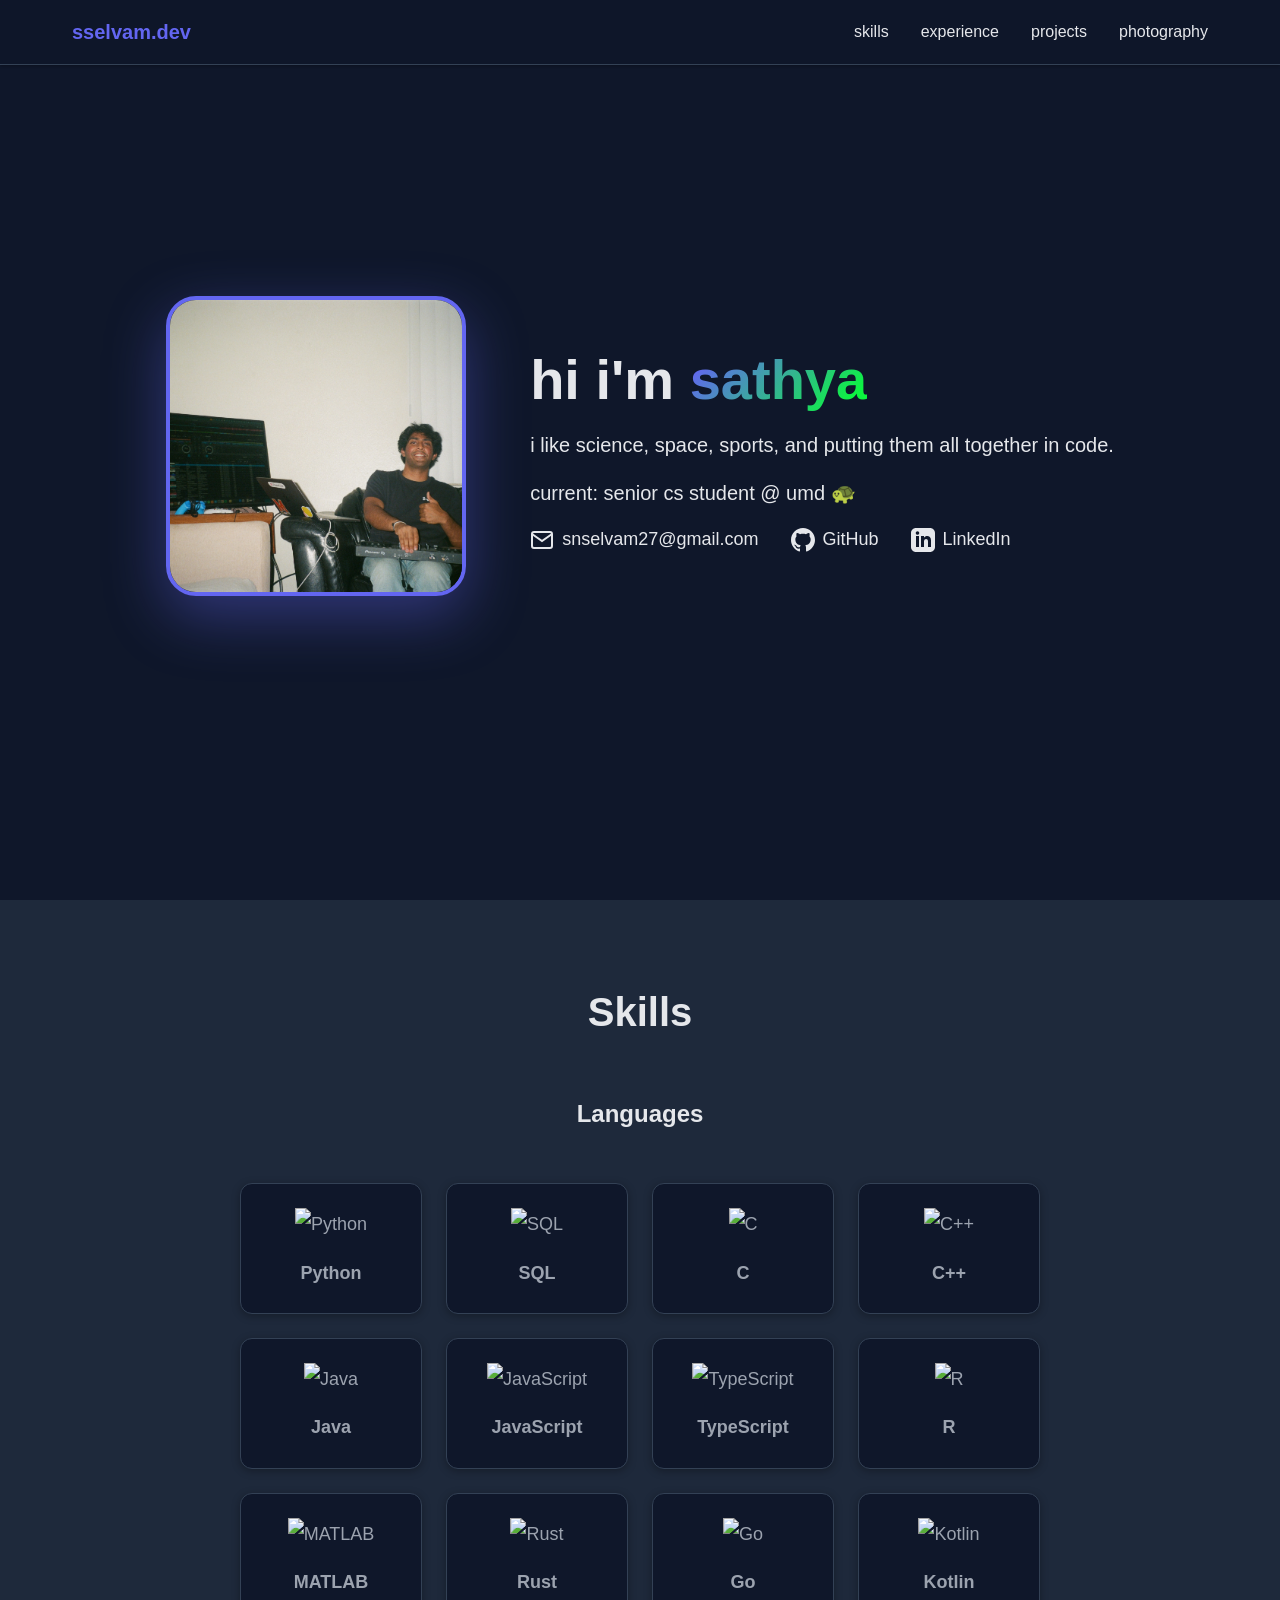
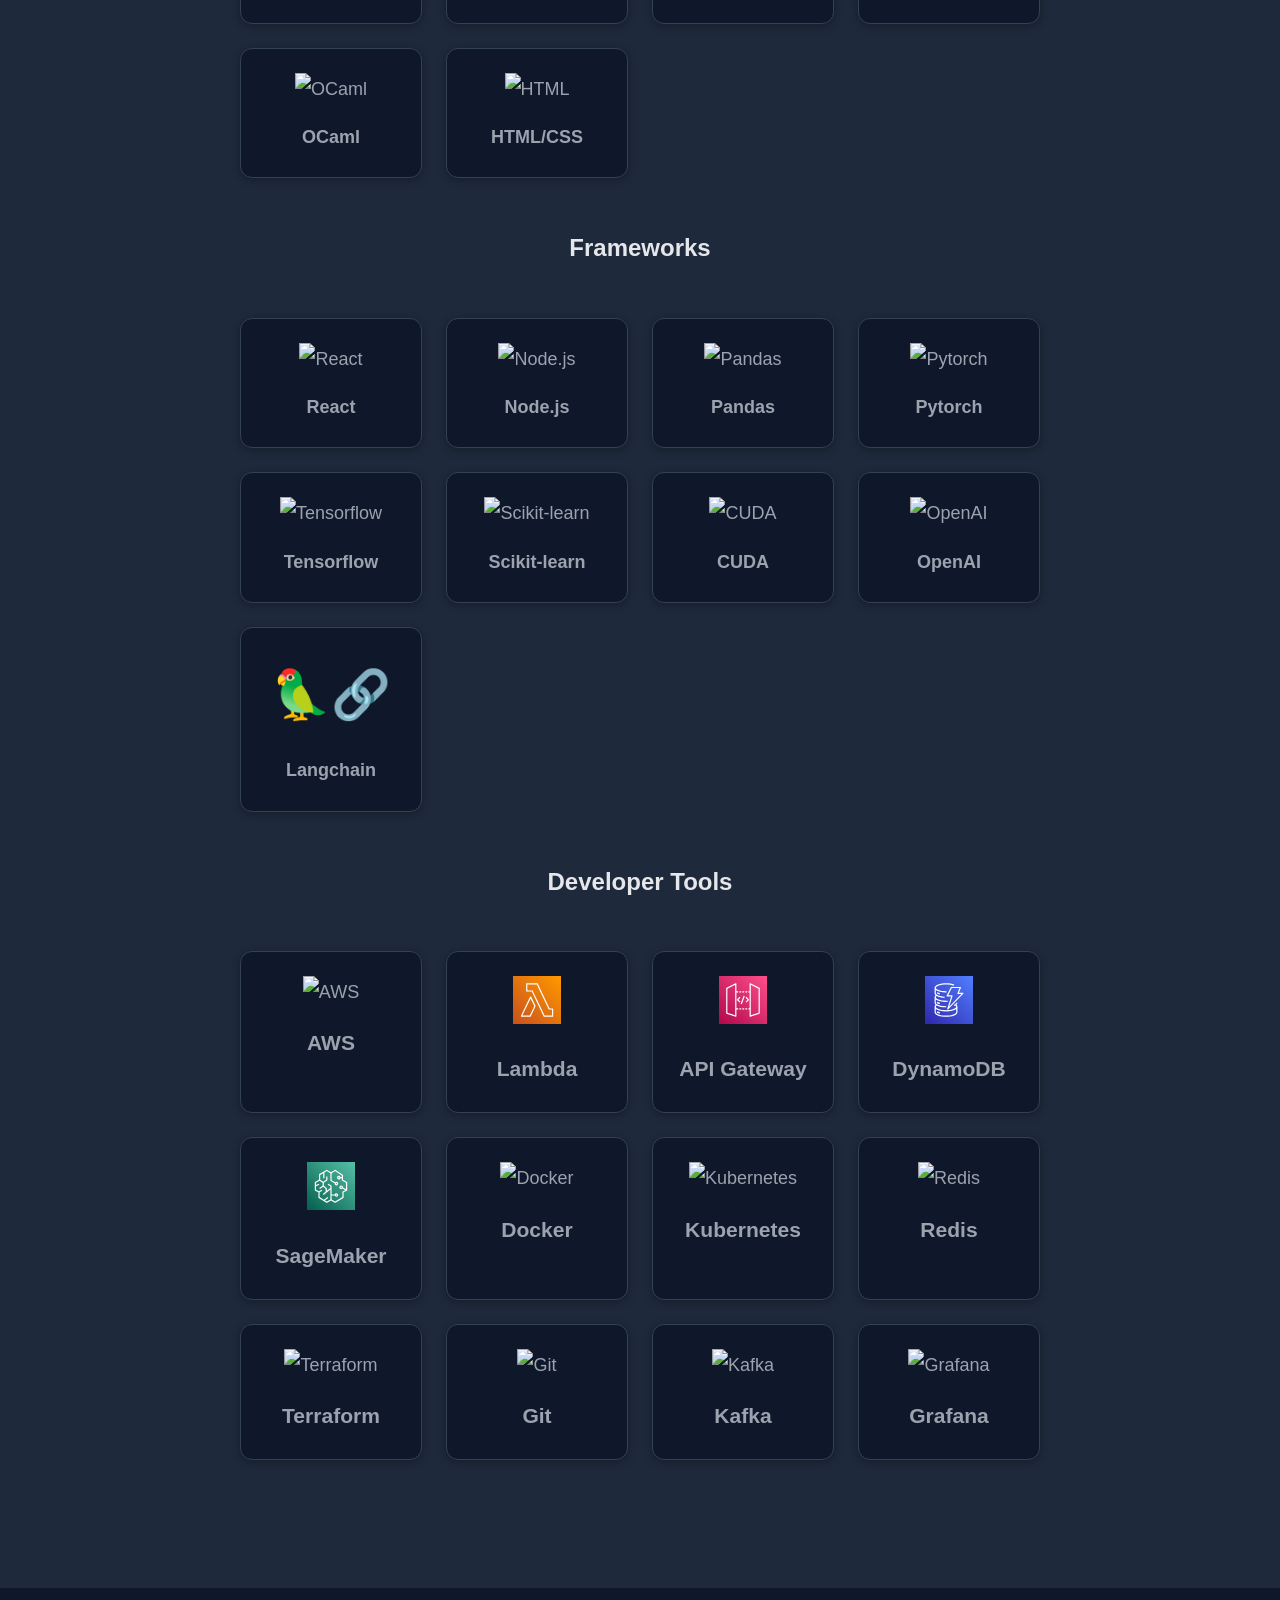
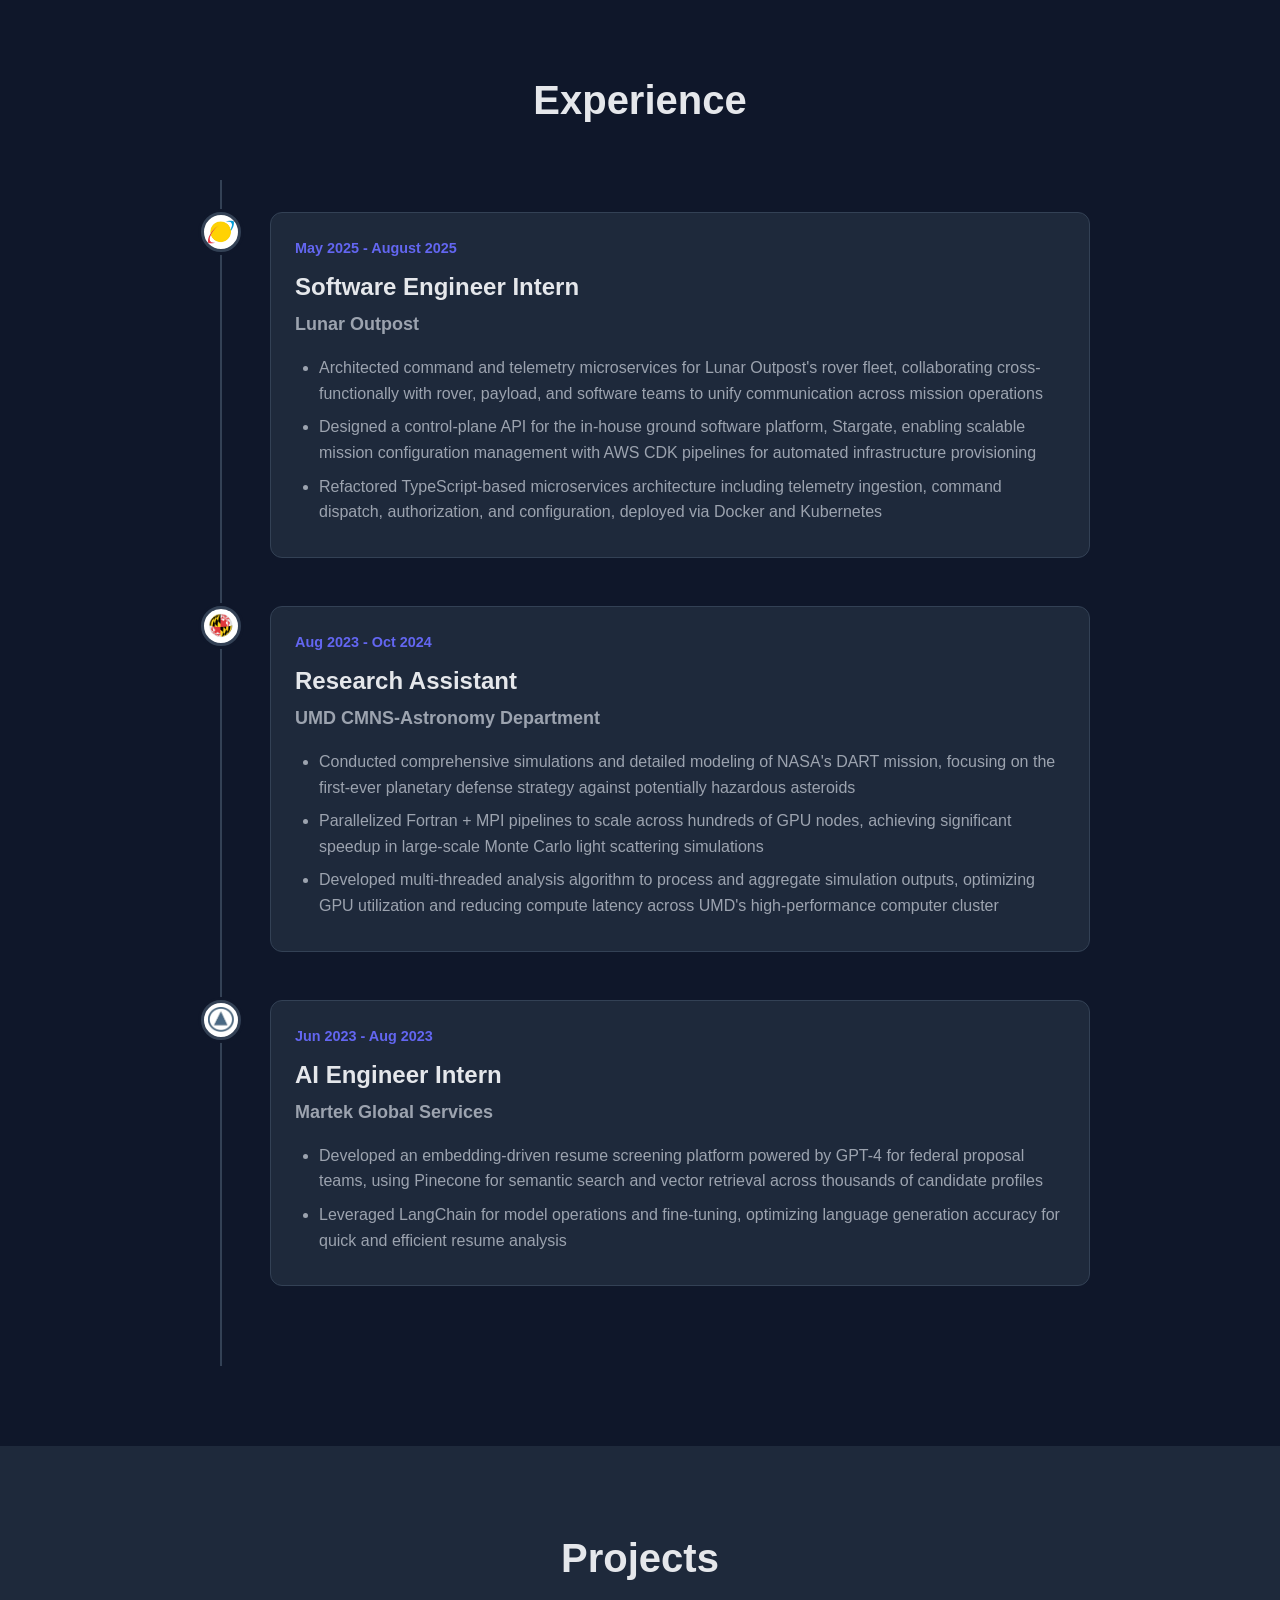
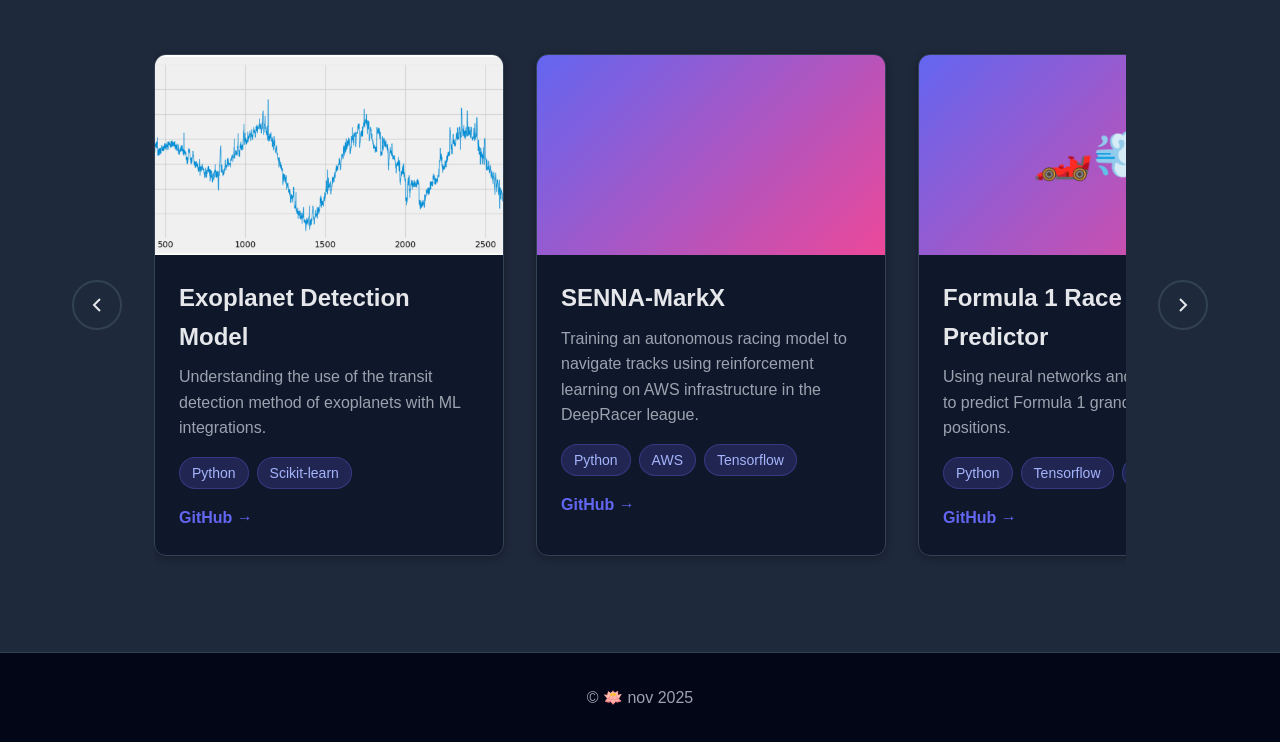
==== commit cf039e7a: "v0.2.0 (photocloud html, will need to work on automation of that for v0.2.1)" ====
--- a/index.html
+++ b/index.html
@@ -16,6 +16,7 @@
                 <li><a href="#about">skills</a></li>
                 <li><a href="#experience">experience</a></li>
                 <li><a href="#projects">projects</a></li>
+                <li><a href="photo_cloud.html">photography</a></li>
             </ul>
         </div>
     </nav>
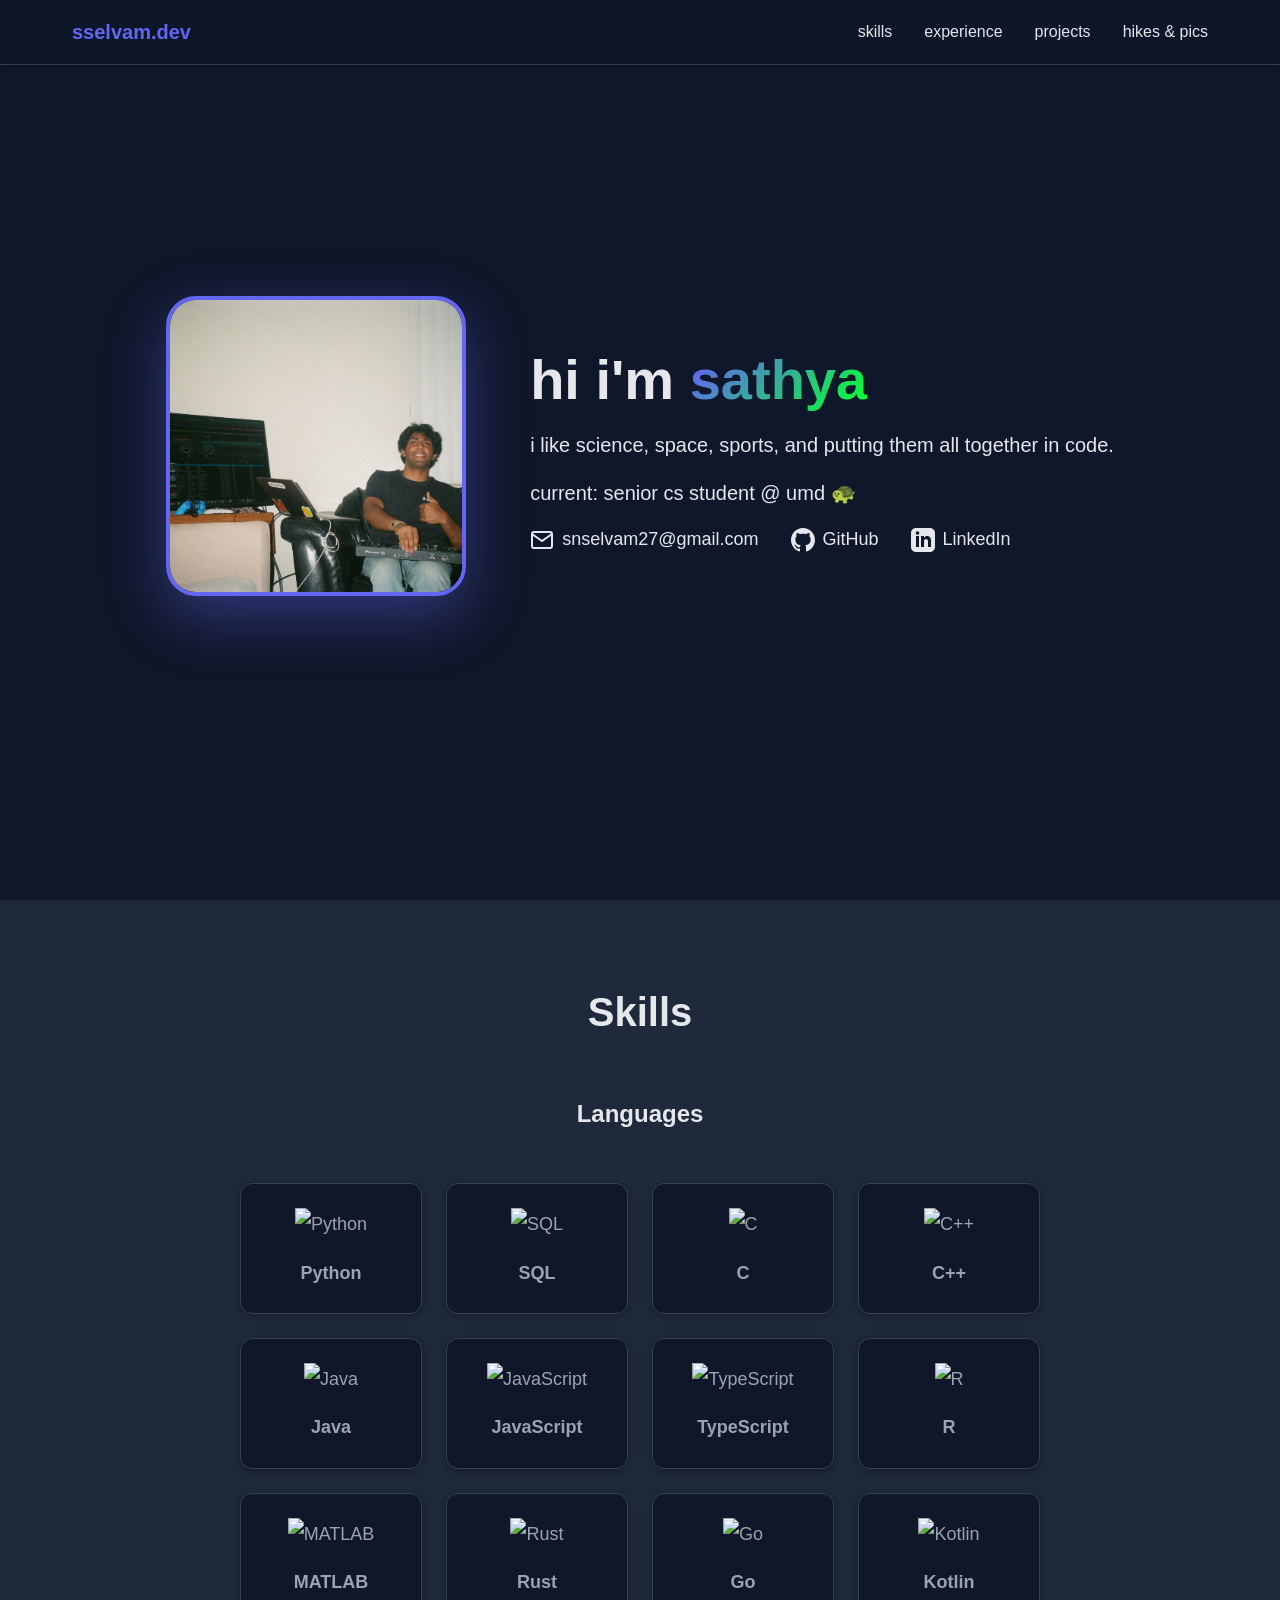
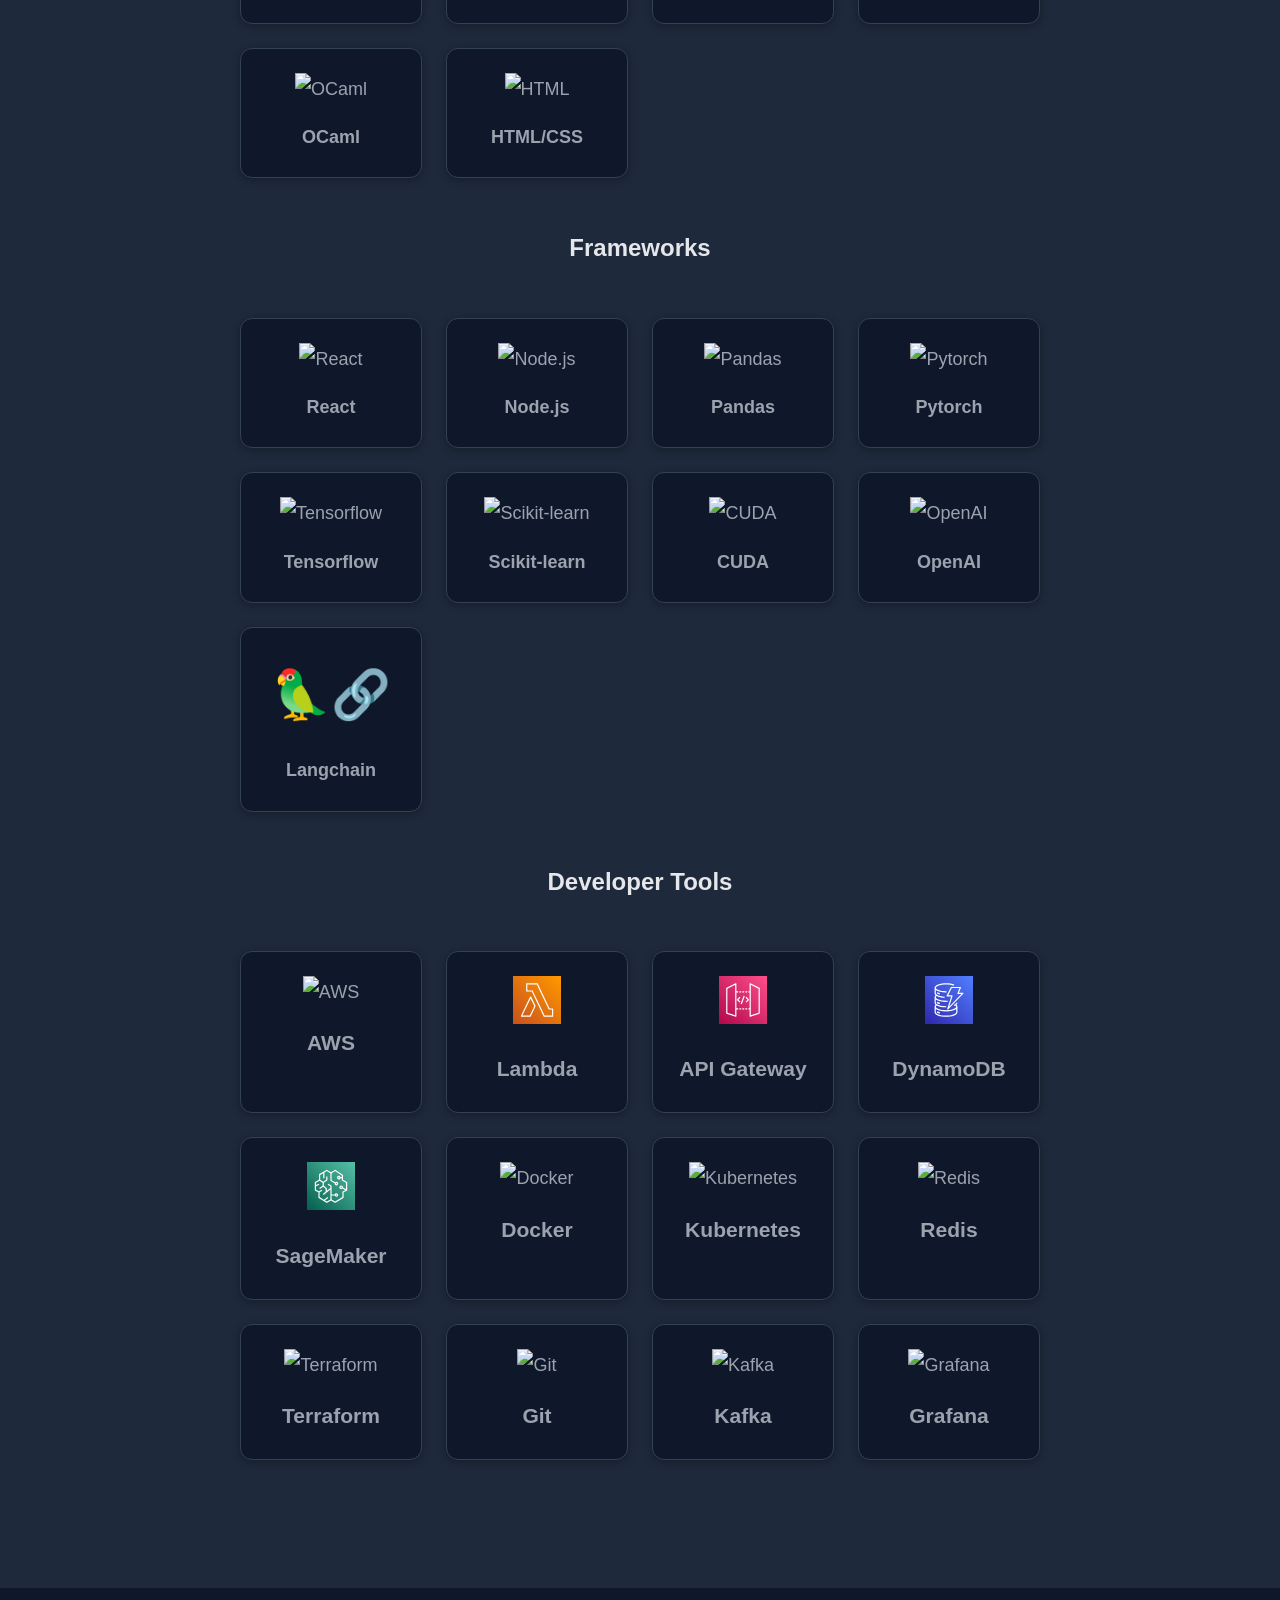
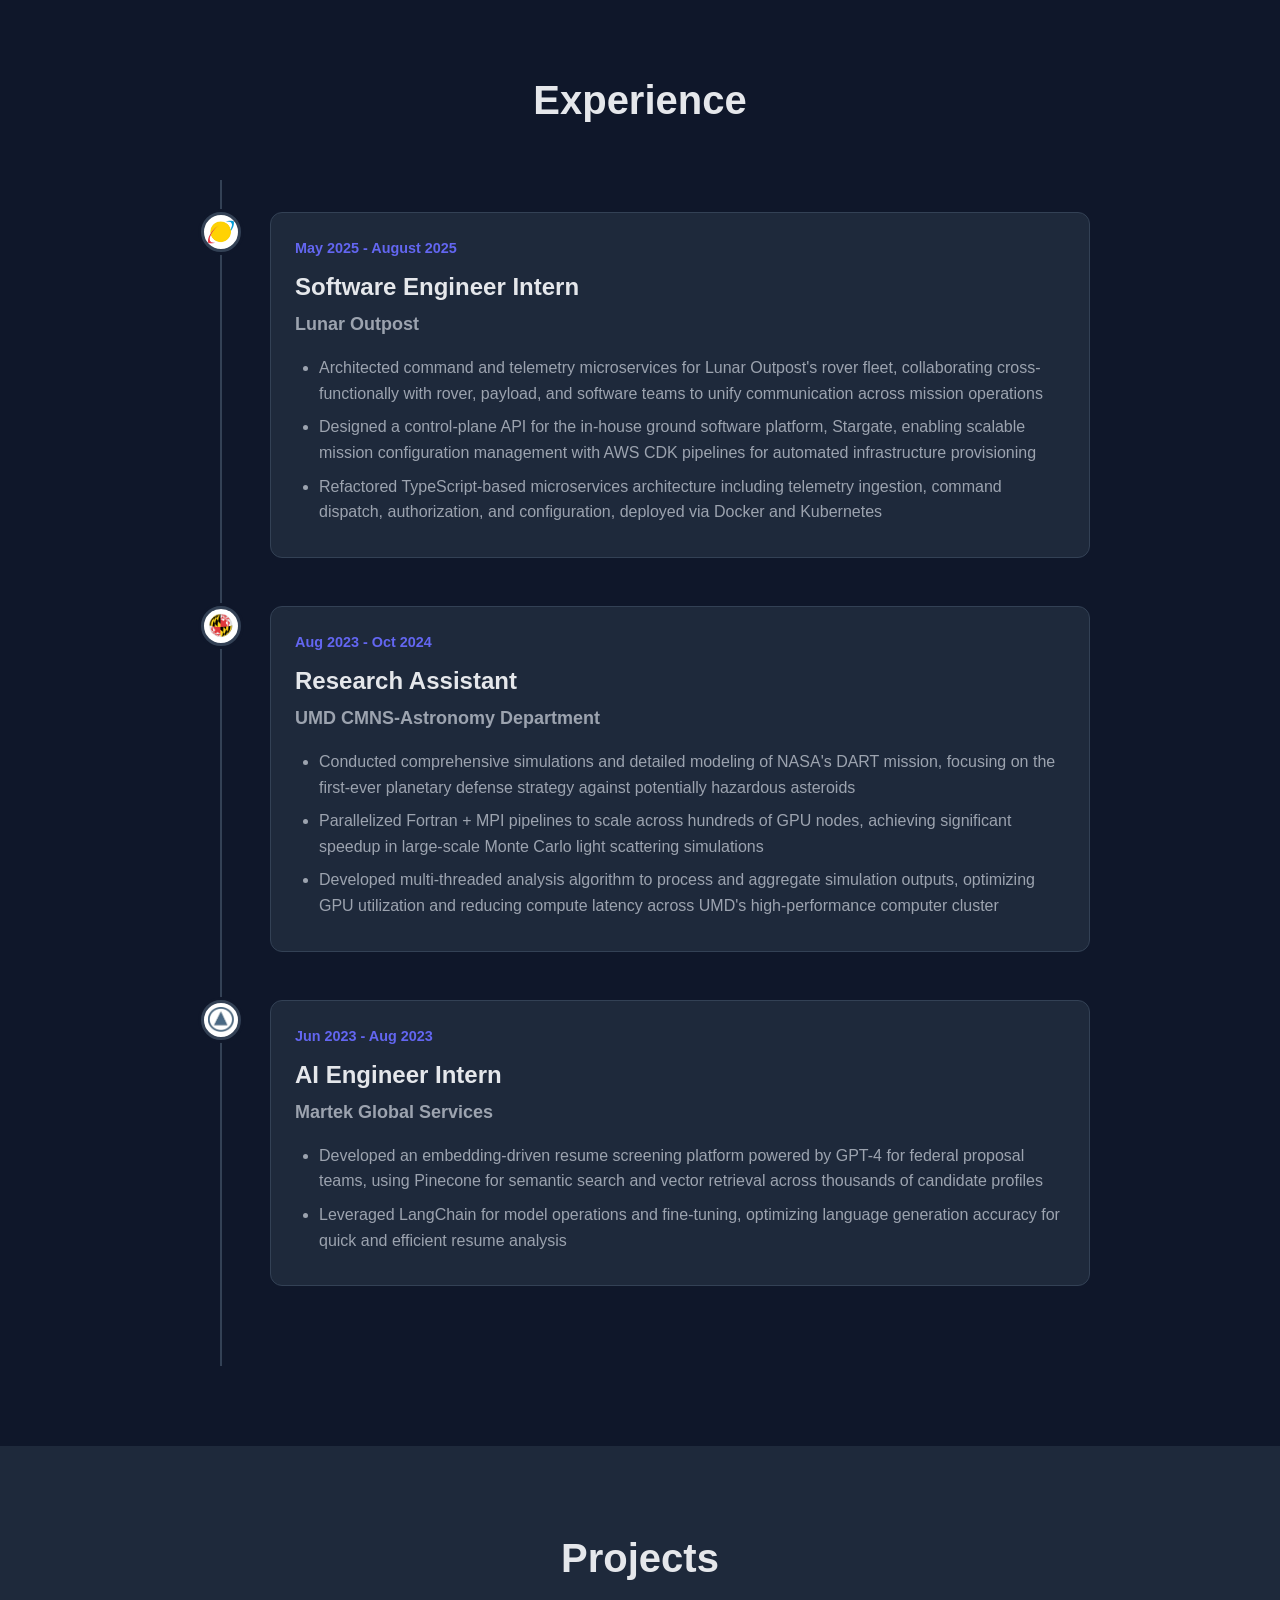
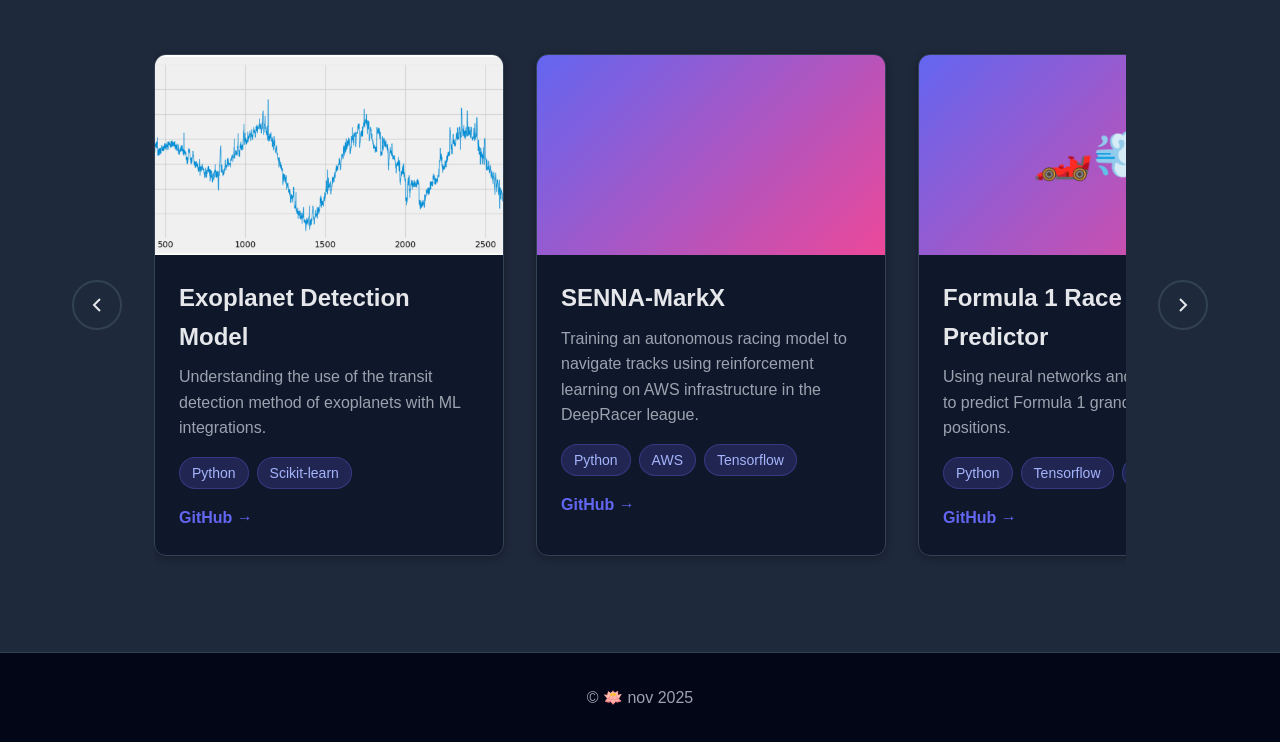
==== commit 2cfd9046: "couple minor inconsistencies and name changes" ====
--- a/index.html
+++ b/index.html
@@ -16,7 +16,7 @@
                 <li><a href="#about">skills</a></li>
                 <li><a href="#experience">experience</a></li>
                 <li><a href="#projects">projects</a></li>
-                <li><a href="photo_cloud.html">photography</a></li>
+                <li><a href="photo_cloud.html">hikes & pics</a></li>
             </ul>
         </div>
     </nav>
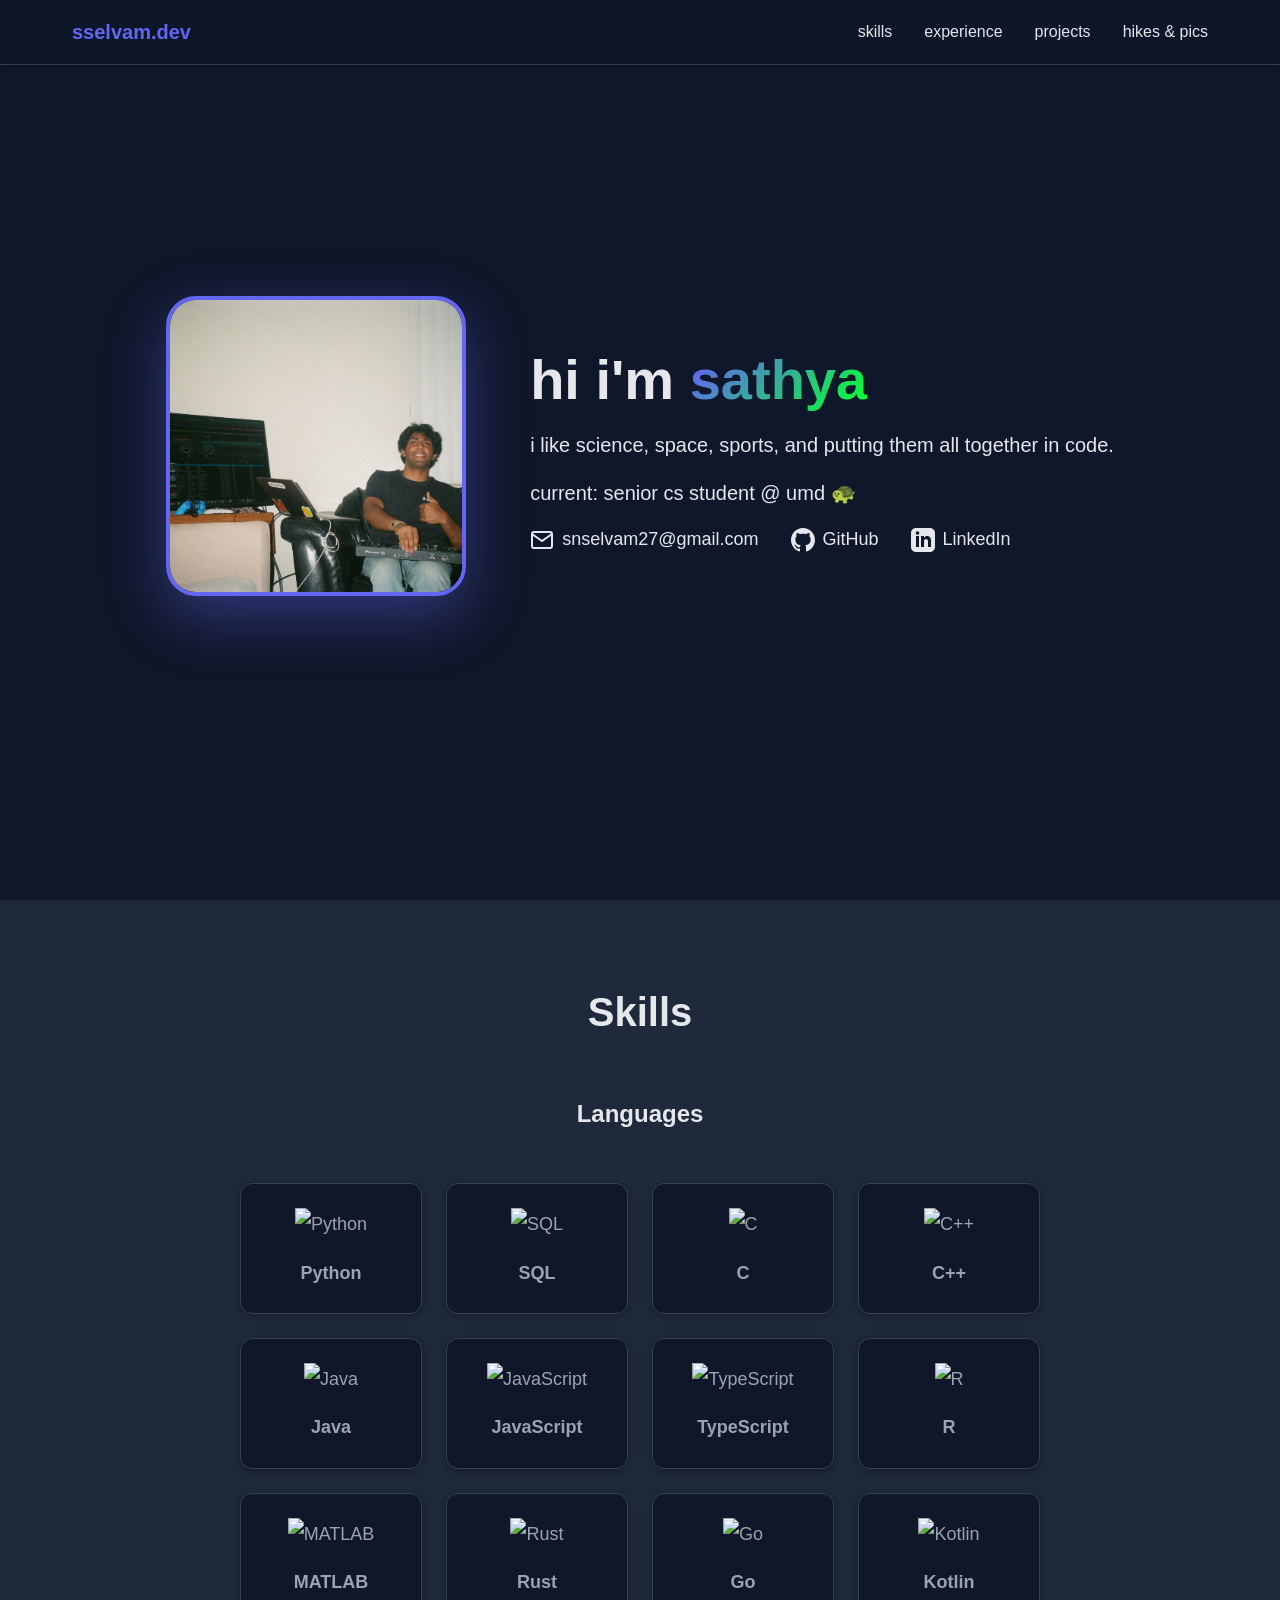
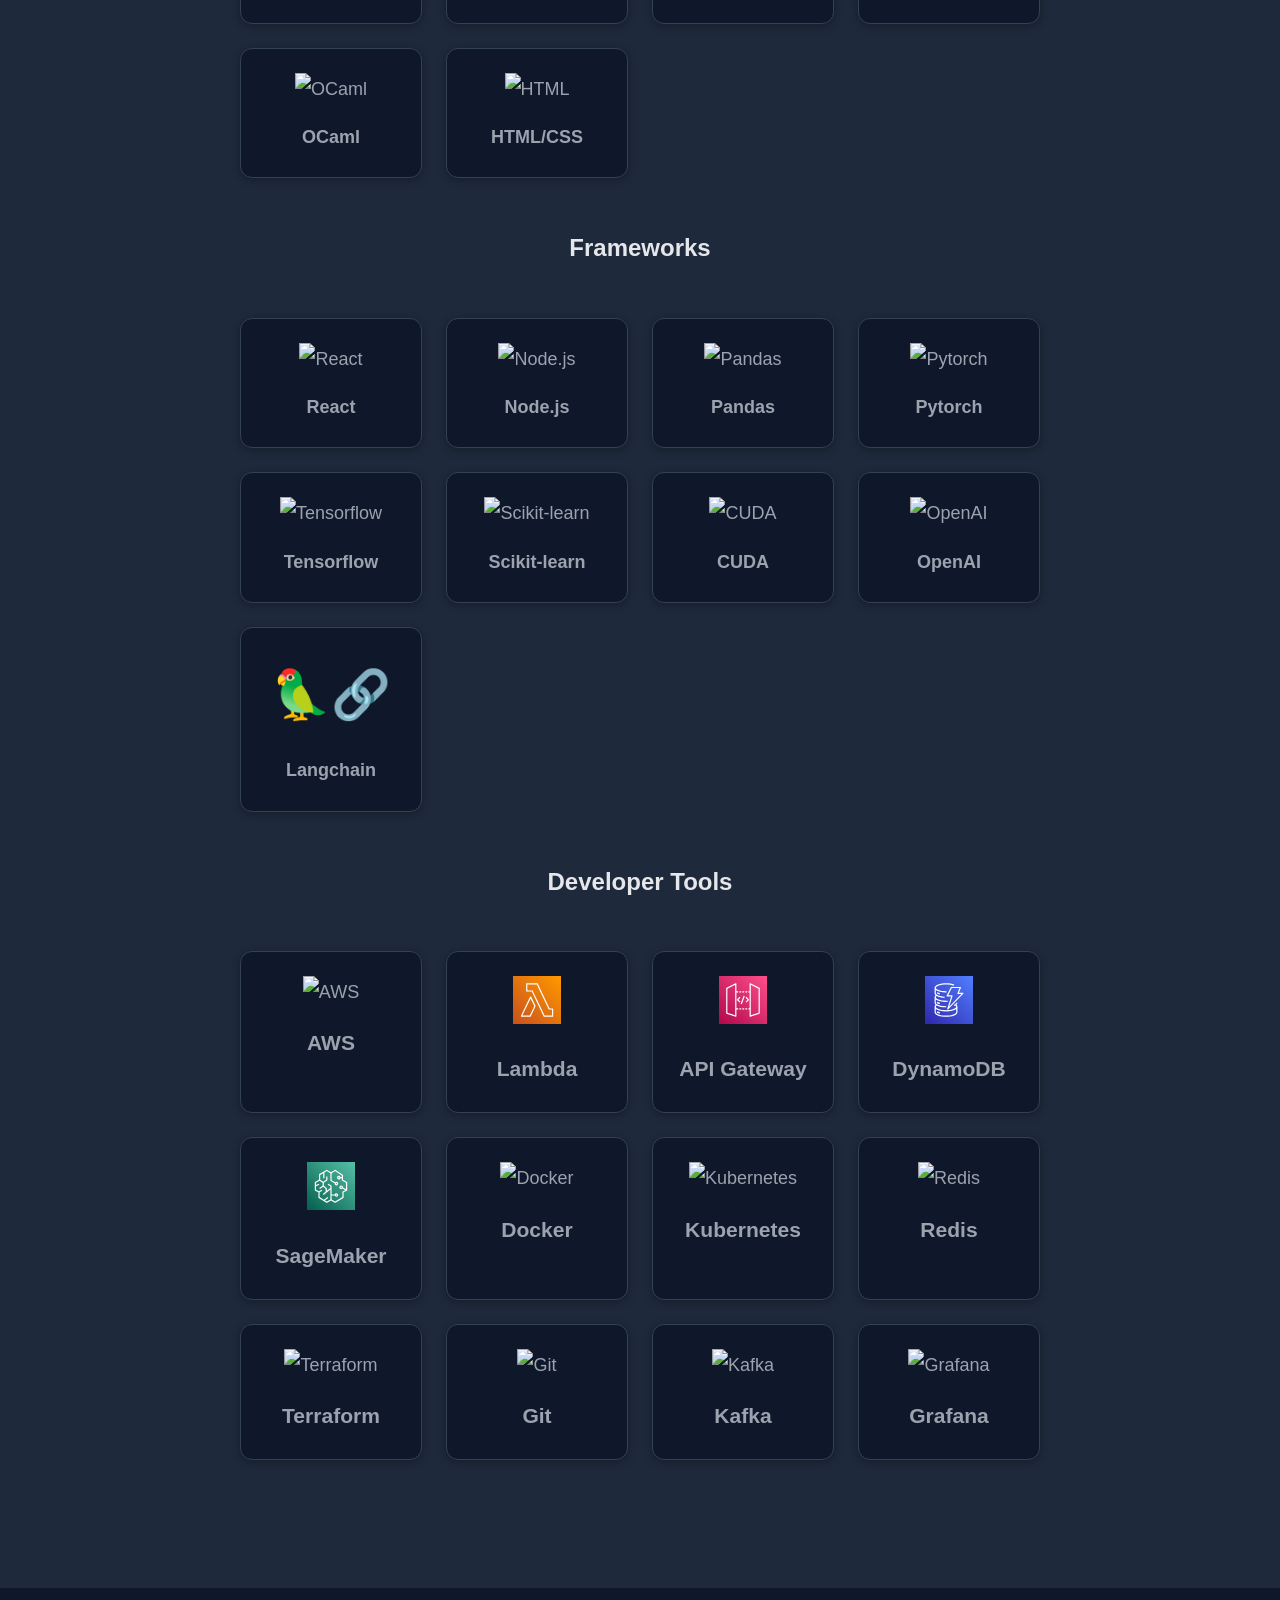
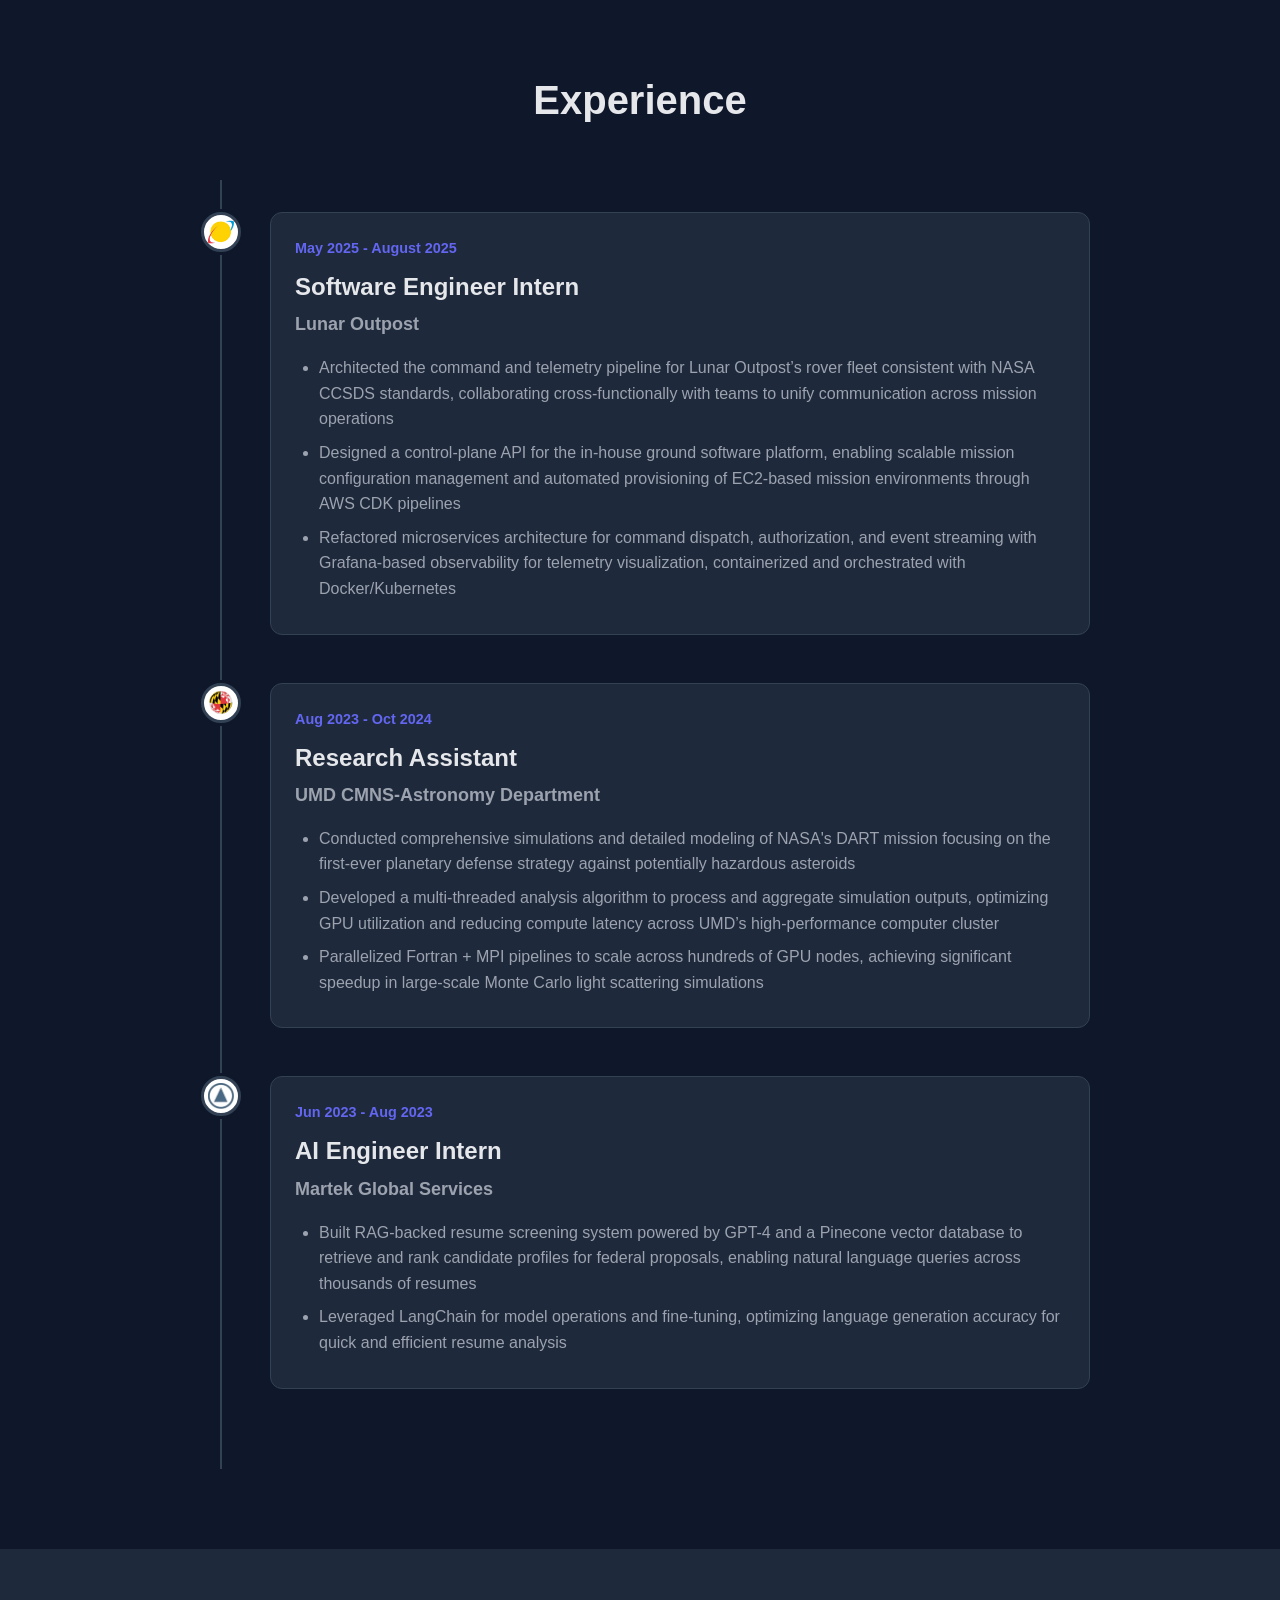
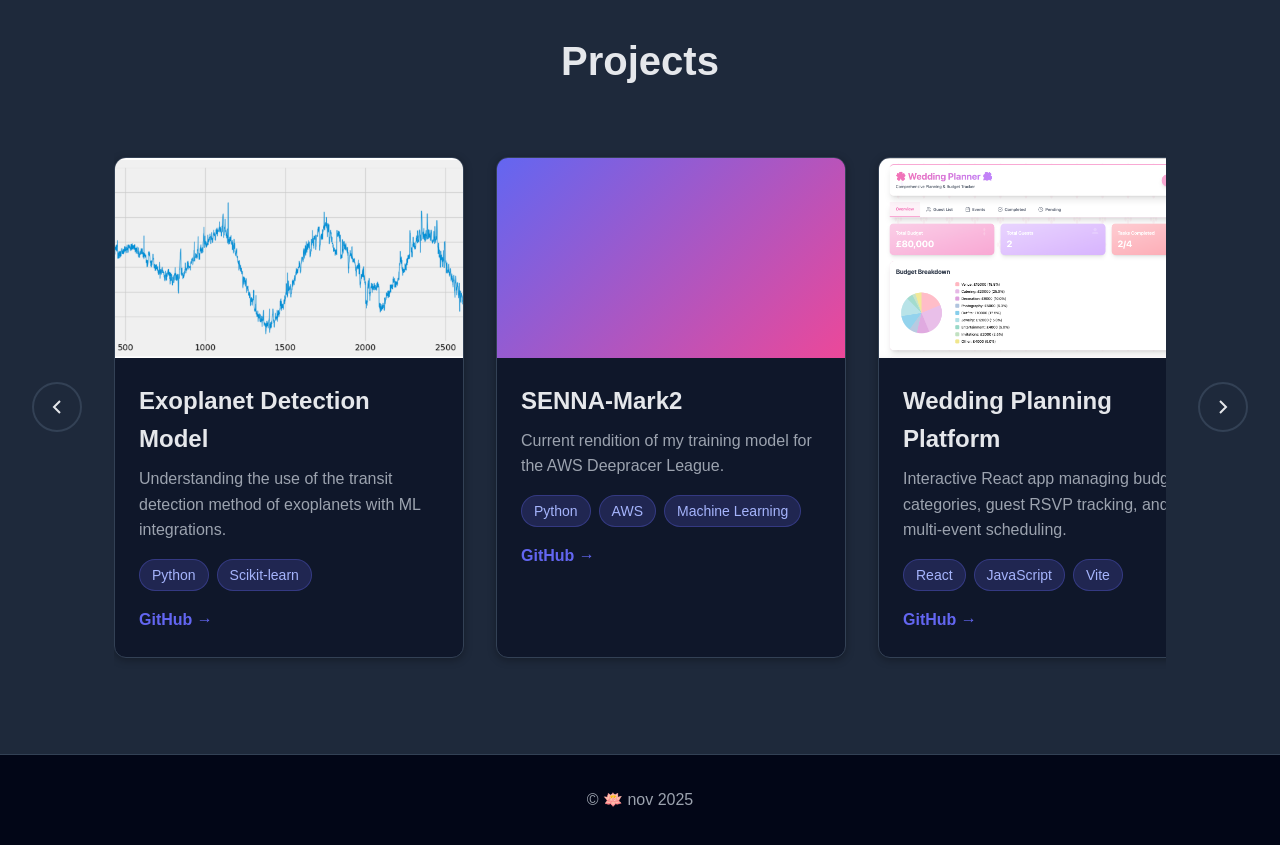
==== commit 5d72a9e9: "v0.2.2 (positioning errors for photo cloud info card, new project, expanding width project carousel" ====
--- a/index.html
+++ b/index.html
@@ -300,9 +300,9 @@
                         <h3>Software Engineer Intern</h3>
                         <h4>Lunar Outpost</h4>
                         <ul>
-                            <li>Architected command and telemetry microservices for Lunar Outpost's rover fleet, collaborating cross-functionally with rover, payload, and software teams to unify communication across mission operations</li>
-                            <li>Designed a control-plane API for the in-house ground software platform, Stargate, enabling scalable mission configuration management with AWS CDK pipelines for automated infrastructure provisioning</li>
-                            <li>Refactored TypeScript-based microservices architecture including telemetry ingestion, command dispatch, authorization, and configuration, deployed via Docker and Kubernetes</li>
+                            <li>Architected the command and telemetry pipeline for Lunar Outpost’s rover fleet consistent with NASA CCSDS standards, collaborating cross-functionally with teams to unify communication across mission operations</li>
+                            <li>Designed a control-plane API for the in-house ground software platform, enabling scalable mission configuration management and automated provisioning of EC2-based mission environments through AWS CDK pipelines</li>
+                            <li>Refactored microservices architecture for command dispatch, authorization, and event streaming with Grafana-based observability for telemetry visualization, containerized and orchestrated with Docker/Kubernetes</li>
                         </ul>
                     </div>
                 </div>
@@ -317,9 +317,9 @@
                         <h3>Research Assistant</h3>
                         <h4>UMD CMNS-Astronomy Department</h4>
                         <ul>
-                            <li>Conducted comprehensive simulations and detailed modeling of NASA's DART mission, focusing on the first-ever planetary defense strategy against potentially hazardous asteroids</li>
+                            <li>Conducted comprehensive simulations and detailed modeling of NASA's DART mission focusing on the first-ever planetary defense strategy against potentially hazardous asteroids</li>
+                            <li>Developed a multi-threaded analysis algorithm to process and aggregate simulation outputs, optimizing GPU utilization and reducing compute latency across UMD’s high-performance computer cluster</li>
                             <li>Parallelized Fortran + MPI pipelines to scale across hundreds of GPU nodes, achieving significant speedup in large-scale Monte Carlo light scattering simulations</li>
-                            <li>Developed multi-threaded analysis algorithm to process and aggregate simulation outputs, optimizing GPU utilization and reducing compute latency across UMD's high-performance computer cluster</li>
                         </ul>
                     </div>
                 </div>
@@ -334,7 +334,7 @@
                         <h3>AI Engineer Intern</h3>
                         <h4>Martek Global Services</h4>
                         <ul>
-                            <li>Developed an embedding-driven resume screening platform powered by GPT-4 for federal proposal teams, using Pinecone for semantic search and vector retrieval across thousands of candidate profiles</li>
+                            <li>Built RAG-backed resume screening system powered by GPT-4 and a Pinecone vector database to retrieve and rank candidate profiles for federal proposals, enabling natural language queries across thousands of resumes</li>
                             <li>Leveraged LangChain for model operations and fine-tuning, optimizing language generation accuracy for quick and efficient resume analysis</li>
                         </ul>
                     </div>
@@ -346,9 +346,8 @@
 
     <!-- Projects Section -->
     <section id="projects">
-        <div class="container">
-            <h2 class="section-title">Projects</h2>
-            <div class="projects-carousel">
+        <h2 class="section-title">Projects</h2>
+        <div class="projects-carousel">
                 <button class="carousel-btn prev" onclick="scrollProjects(-1)">
                     <svg width="24" height="24" viewBox="0 0 24 24" fill="none" stroke="currentColor" stroke-width="2">
                         <polyline points="15 18 9 12 15 6"></polyline>
@@ -383,21 +382,39 @@
                                 </video>
                             </div>
                             <div class="project-content">
-                                <!-- TODO: Push deepracer stuff to github -->
-                                <h3>SENNA-MarkX</h3>
-                                <p>Training an autonomous racing model to navigate tracks using reinforcement learning on AWS infrastructure in the DeepRacer league.</p>
+                                <h3>SENNA-Mark2</h3>
+                                <p>Current rendition of my training model for the AWS Deepracer League.</p>
                                 <div class="project-tags">
                                     <span class="tag">Python</span>
                                     <span class="tag">AWS</span>
-                                    <span class="tag">Tensorflow</span>
+                                    <span class="tag">Machine Learning</span>
                                 </div>
                                 <div class="project-links">
-                                    <a href="https://github.com/sathyas27/awsdeepracer">GitHub →</a>
+                                    <a href="https://github.com/sathyas27/ez-aquarii-model">GitHub →</a>
                                 </div>
                             </div>
                         </div>
 
                         <!-- Project 3 -->
+                        <div class="project-card">
+                            <div class="project-image">
+                                <img src="images/rpweddingplanner.png" alt="Wedding Planning Platform" style="width: 100%; height: 100%; object-fit: cover;">
+                            </div>
+                            <div class="project-content">
+                                <h3>Wedding Planning Platform</h3>
+                                <p>Interactive React app managing budget categories, guest RSVP tracking, and multi-event scheduling.</p>
+                                <div class="project-tags">
+                                    <span class="tag">React</span>
+                                    <span class="tag">JavaScript</span>
+                                    <span class="tag">Vite</span>
+                                </div>
+                                <div class="project-links">
+                                    <a href="https://github.com/sathyas27/rpweddingplanner">GitHub →</a>
+                                </div>
+                            </div>
+                        </div>
+
+                        <!-- Project 4 -->
                         <div class="project-card">
                             <div class="project-image">🏎️💨</div>
                             <div class="project-content">
@@ -414,7 +431,7 @@
                             </div>
                         </div>
 
-                        <!-- Project 4 -->
+                        <!-- Project 5 -->
                         <div class="project-card">
                             <div class="project-image">
                                 <img src="images/ez_aquarii_animation (1).gif" alt="Project screenshot" style="width: 100%; height: 100%; object-fit: cover;">
@@ -441,7 +458,6 @@
                     </svg>
                 </button>
             </div>
-        </div>
 
         <script>
             const container = document.querySelector('.carousel-container');
--- a/css/styles.css
+++ b/css/styles.css
@@ -331,11 +331,12 @@
 
 .projects-carousel {
     position: relative;
-    max-width: 1200px;
+    width: 100%;
     margin: 0 auto;
     display: flex;
     align-items: center;
     gap: 2rem;
+    padding: 0 2rem;
 }
 
 .carousel-container {
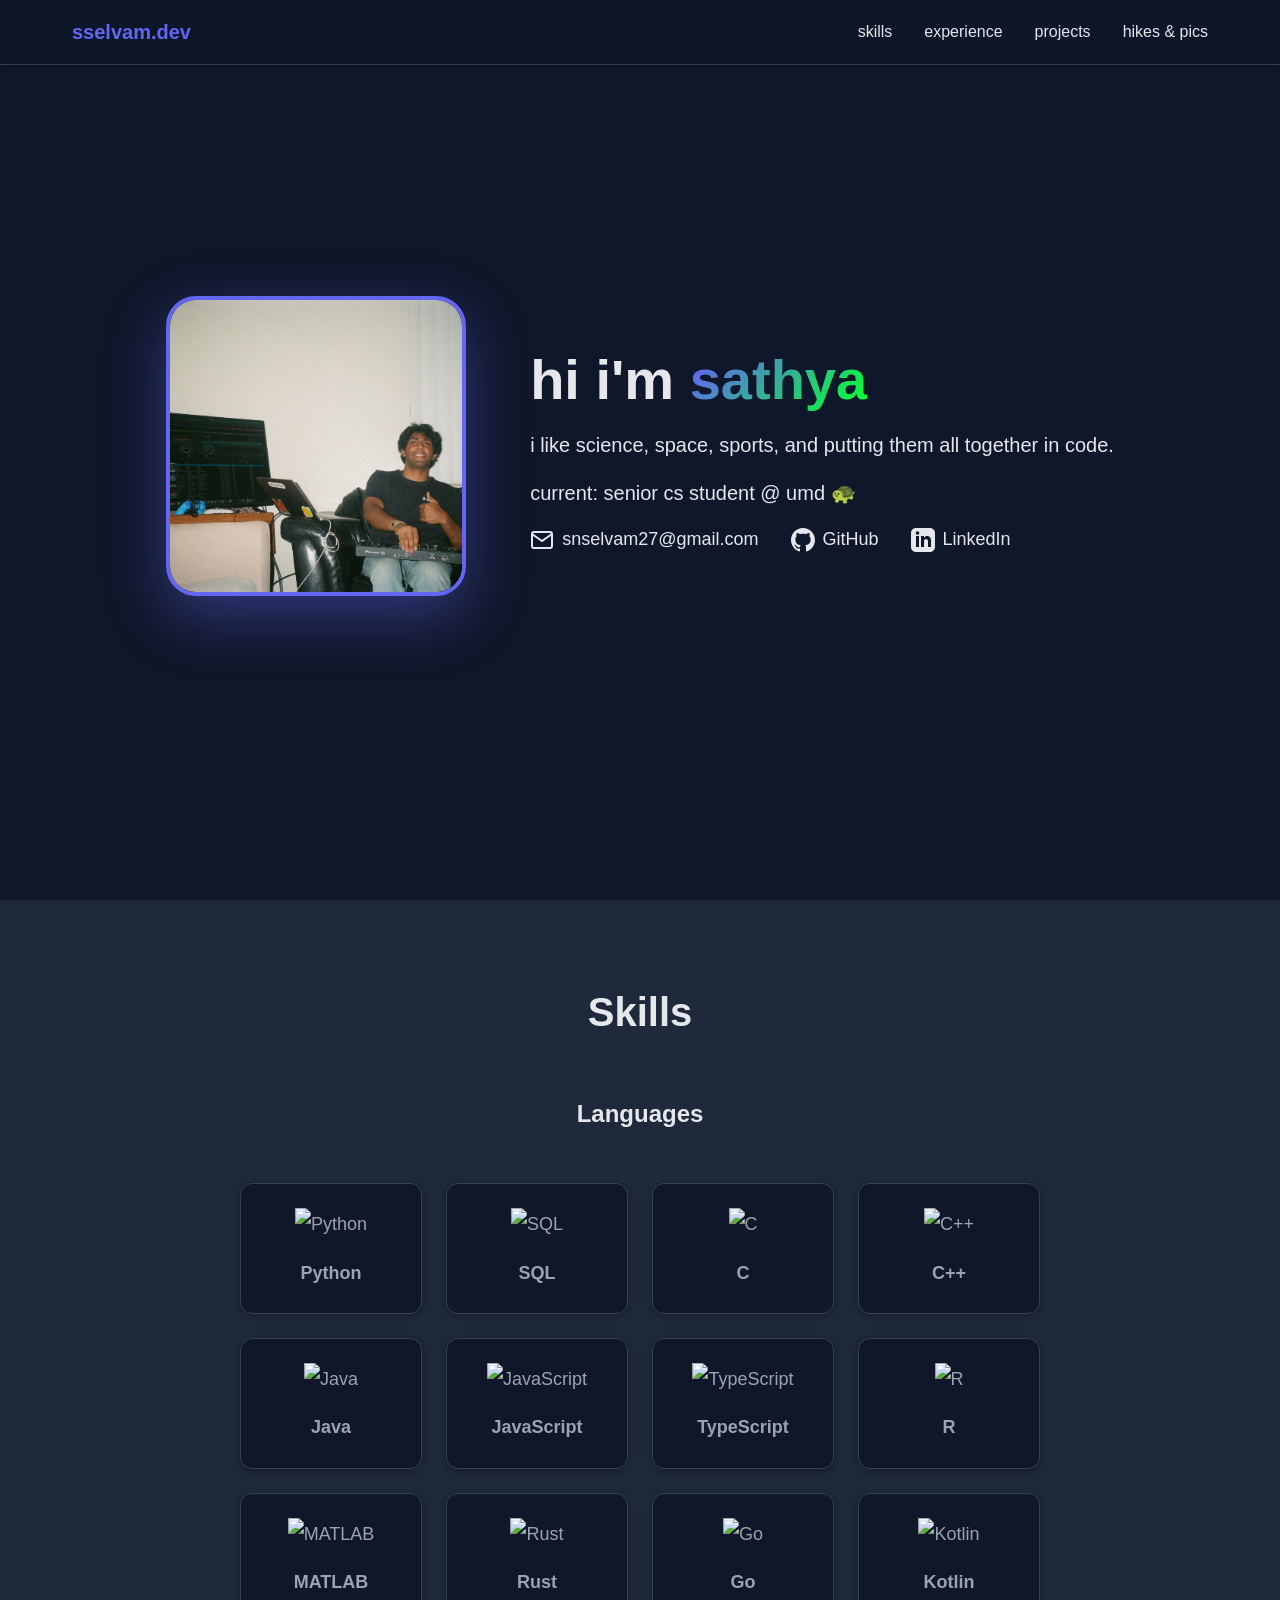
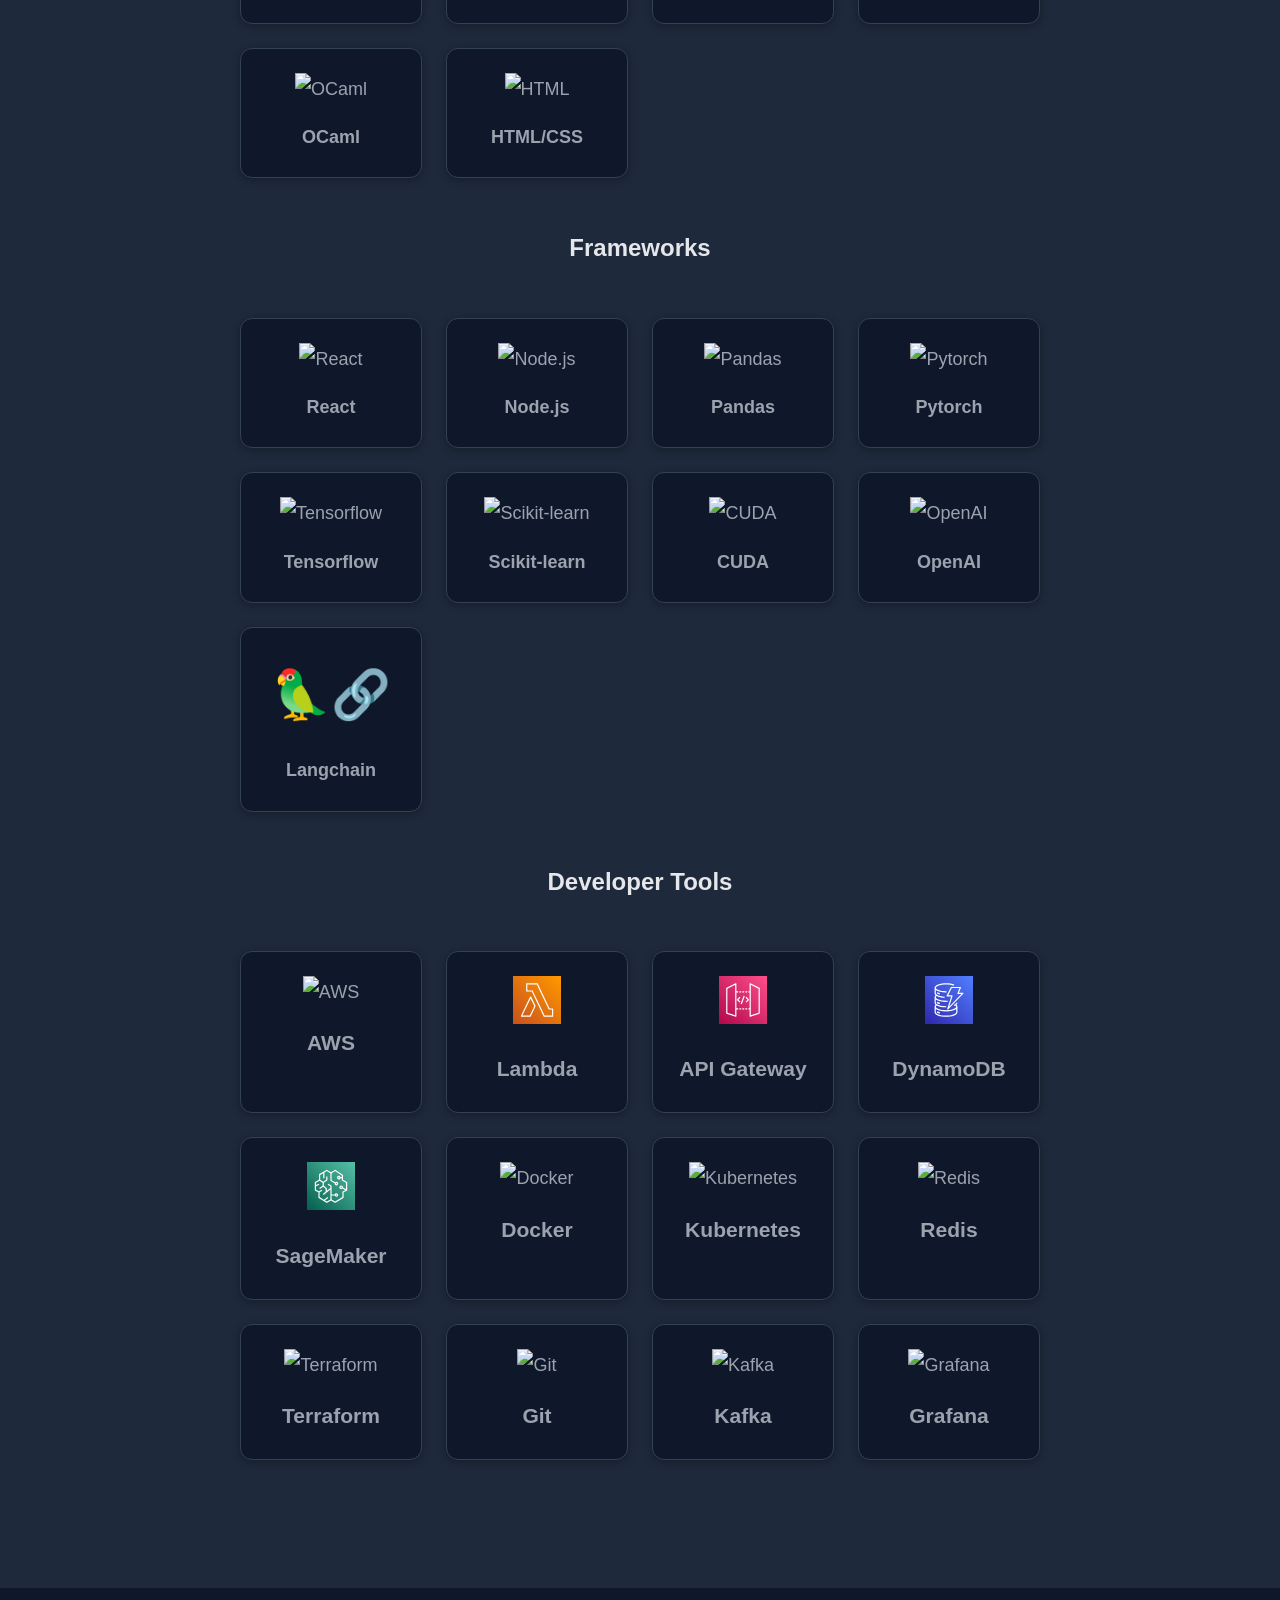
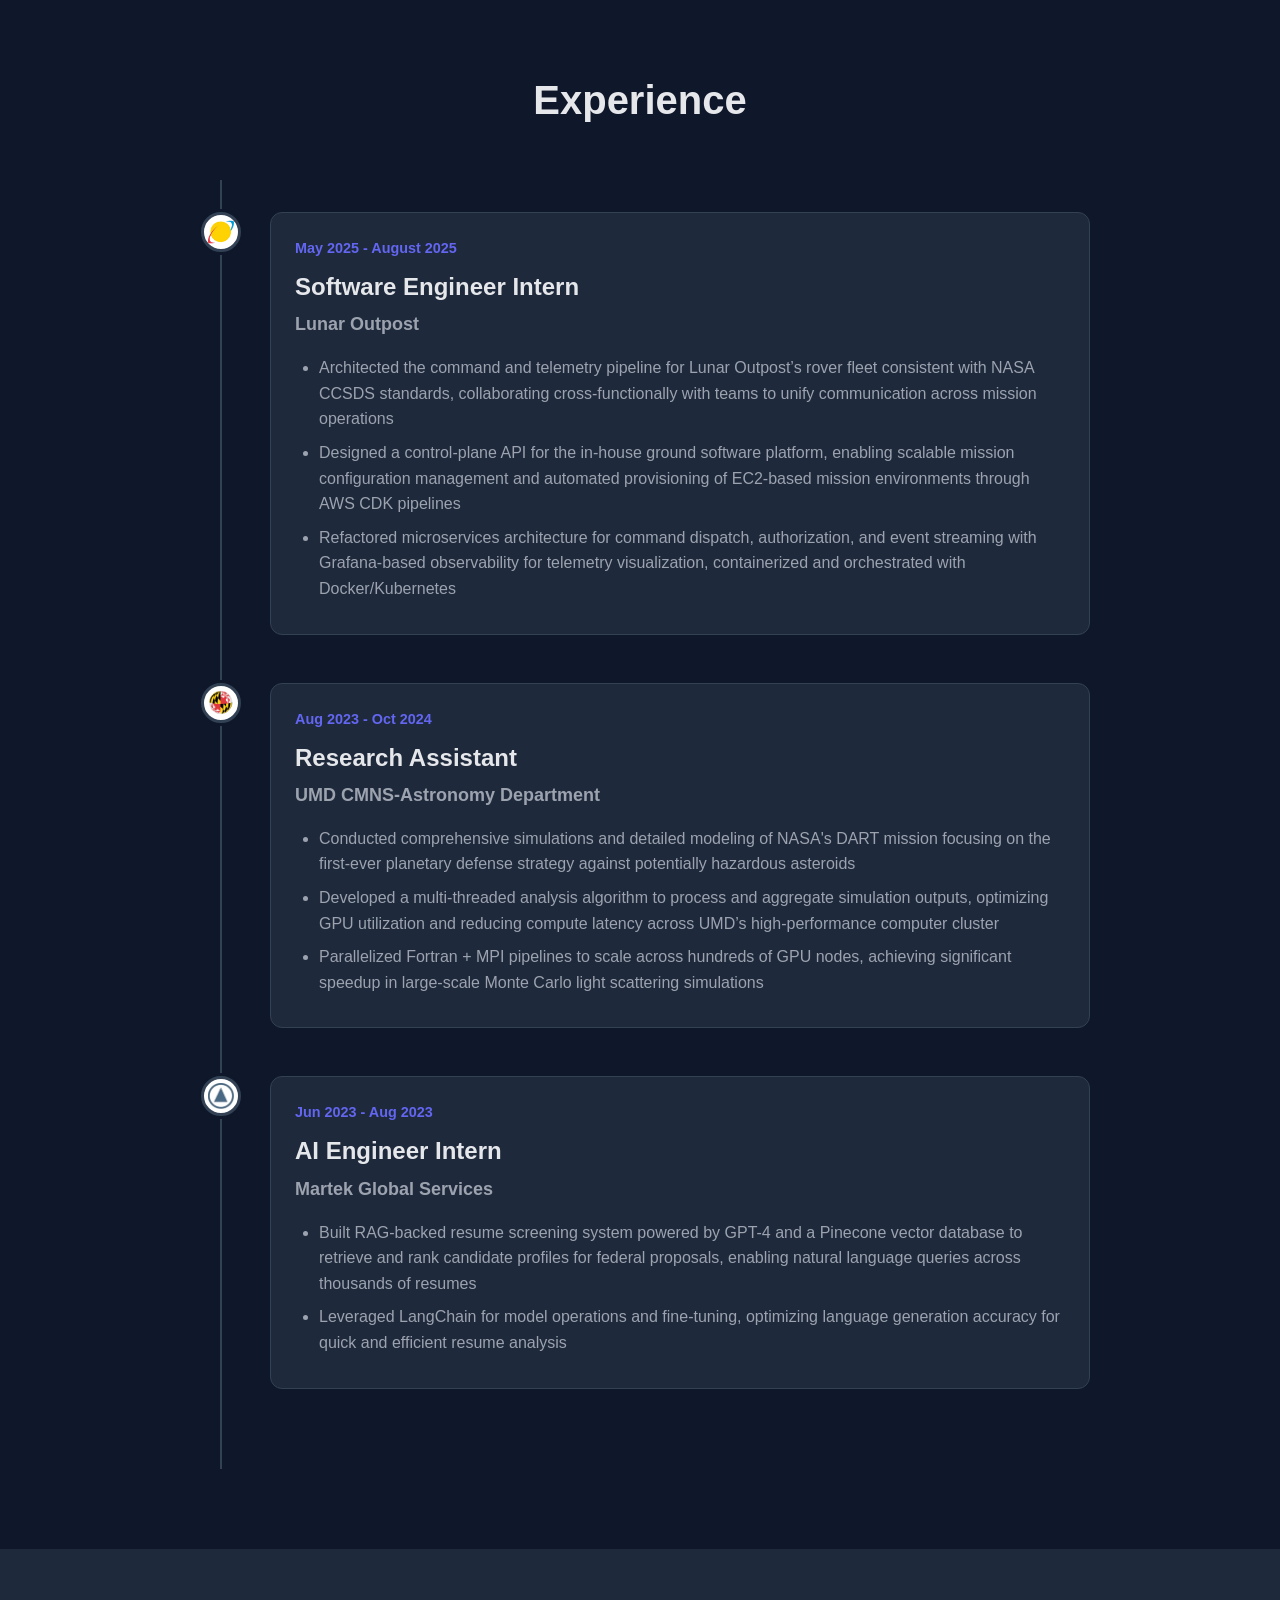
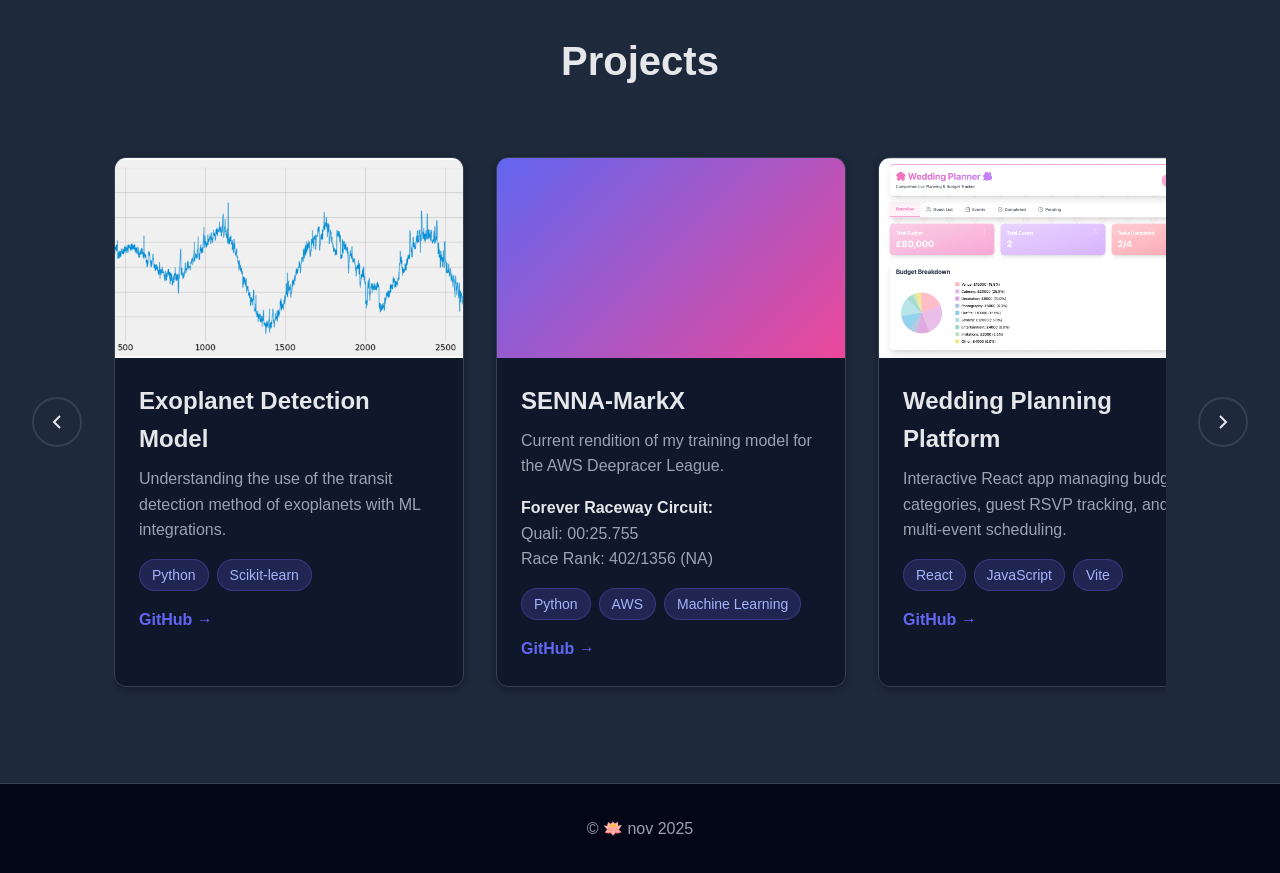
==== commit 13381aaf: "added stats to senna project" ====
--- a/index.html
+++ b/index.html
@@ -382,8 +382,13 @@
                                 </video>
                             </div>
                             <div class="project-content">
-                                <h3>SENNA-Mark2</h3>
+                                <h3>SENNA-MarkX</h3>
                                 <p>Current rendition of my training model for the AWS Deepracer League.</p>
+                                <h4>Forever Raceway Circuit:<br></h4>
+                                <p>
+                                    Quali: 00:25.755<br>
+                                    Race Rank: 402/1356 (NA)
+                                </p>
                                 <div class="project-tags">
                                     <span class="tag">Python</span>
                                     <span class="tag">AWS</span>
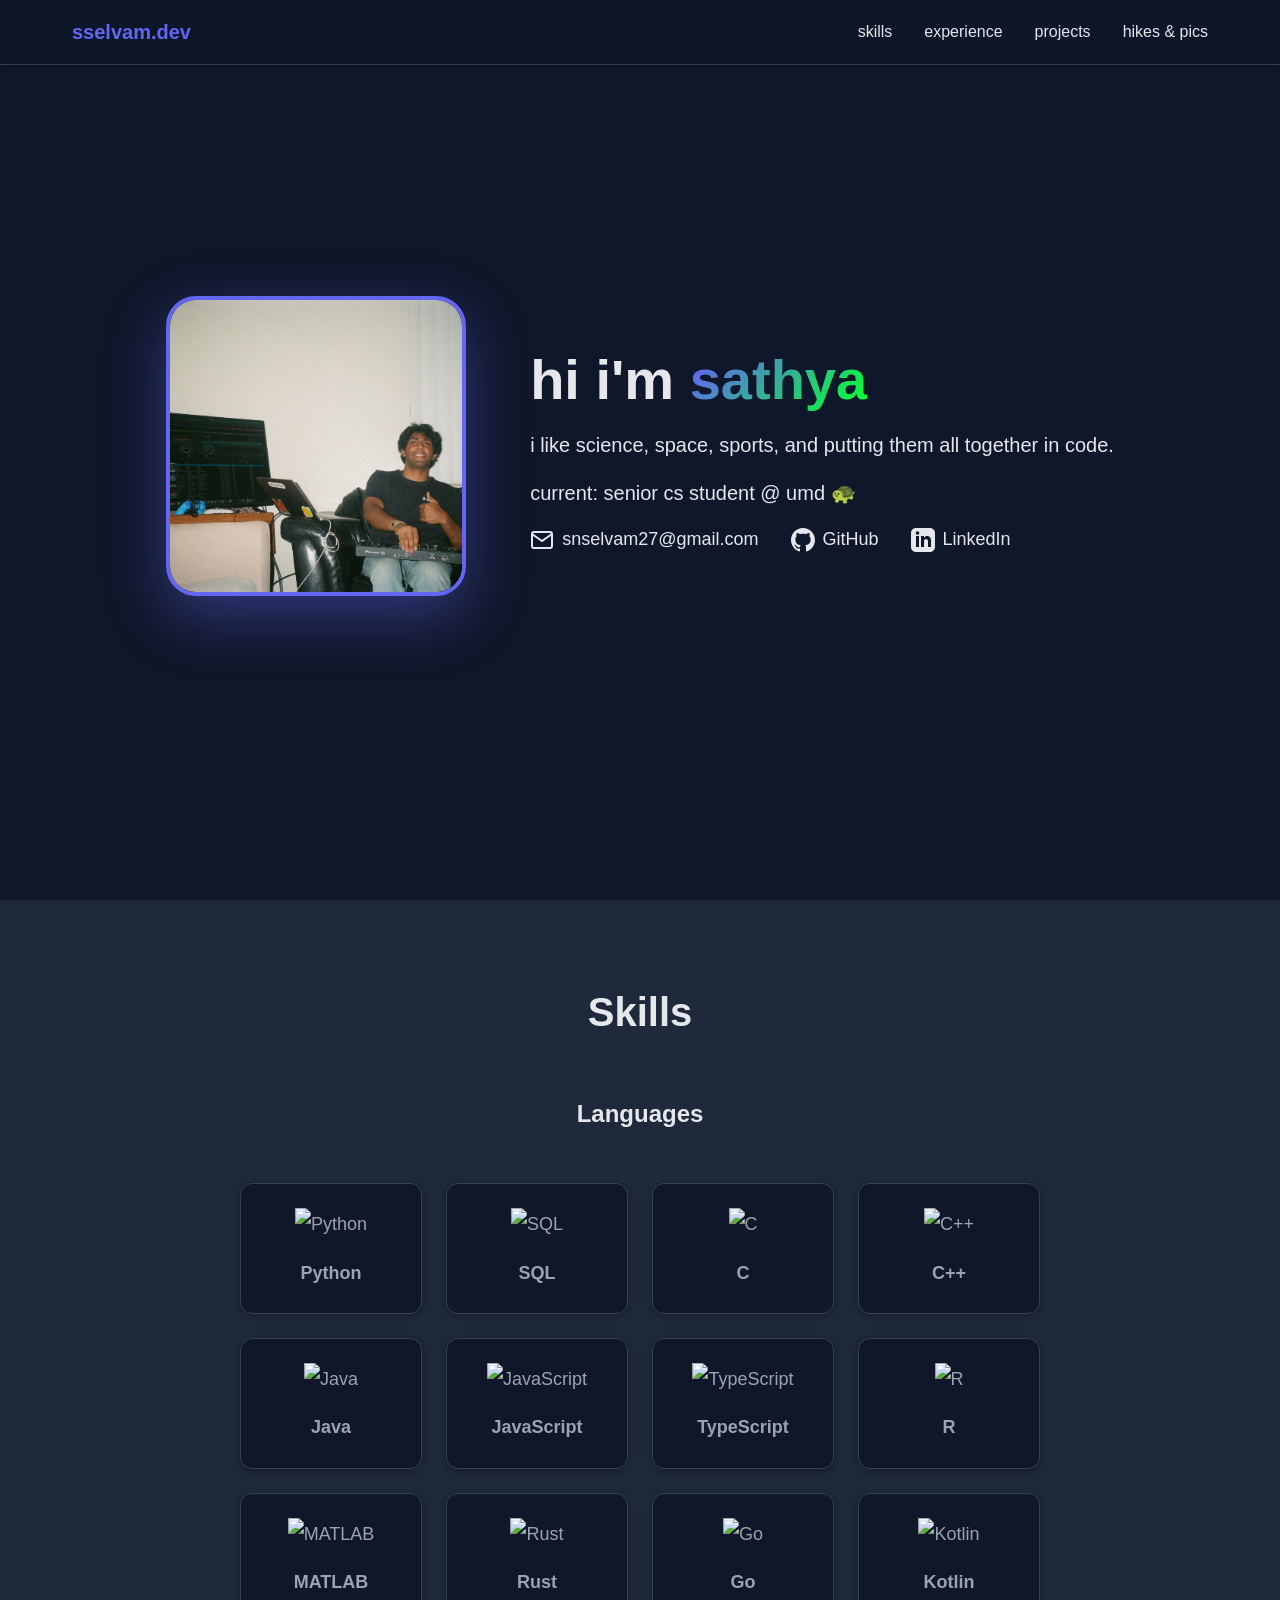
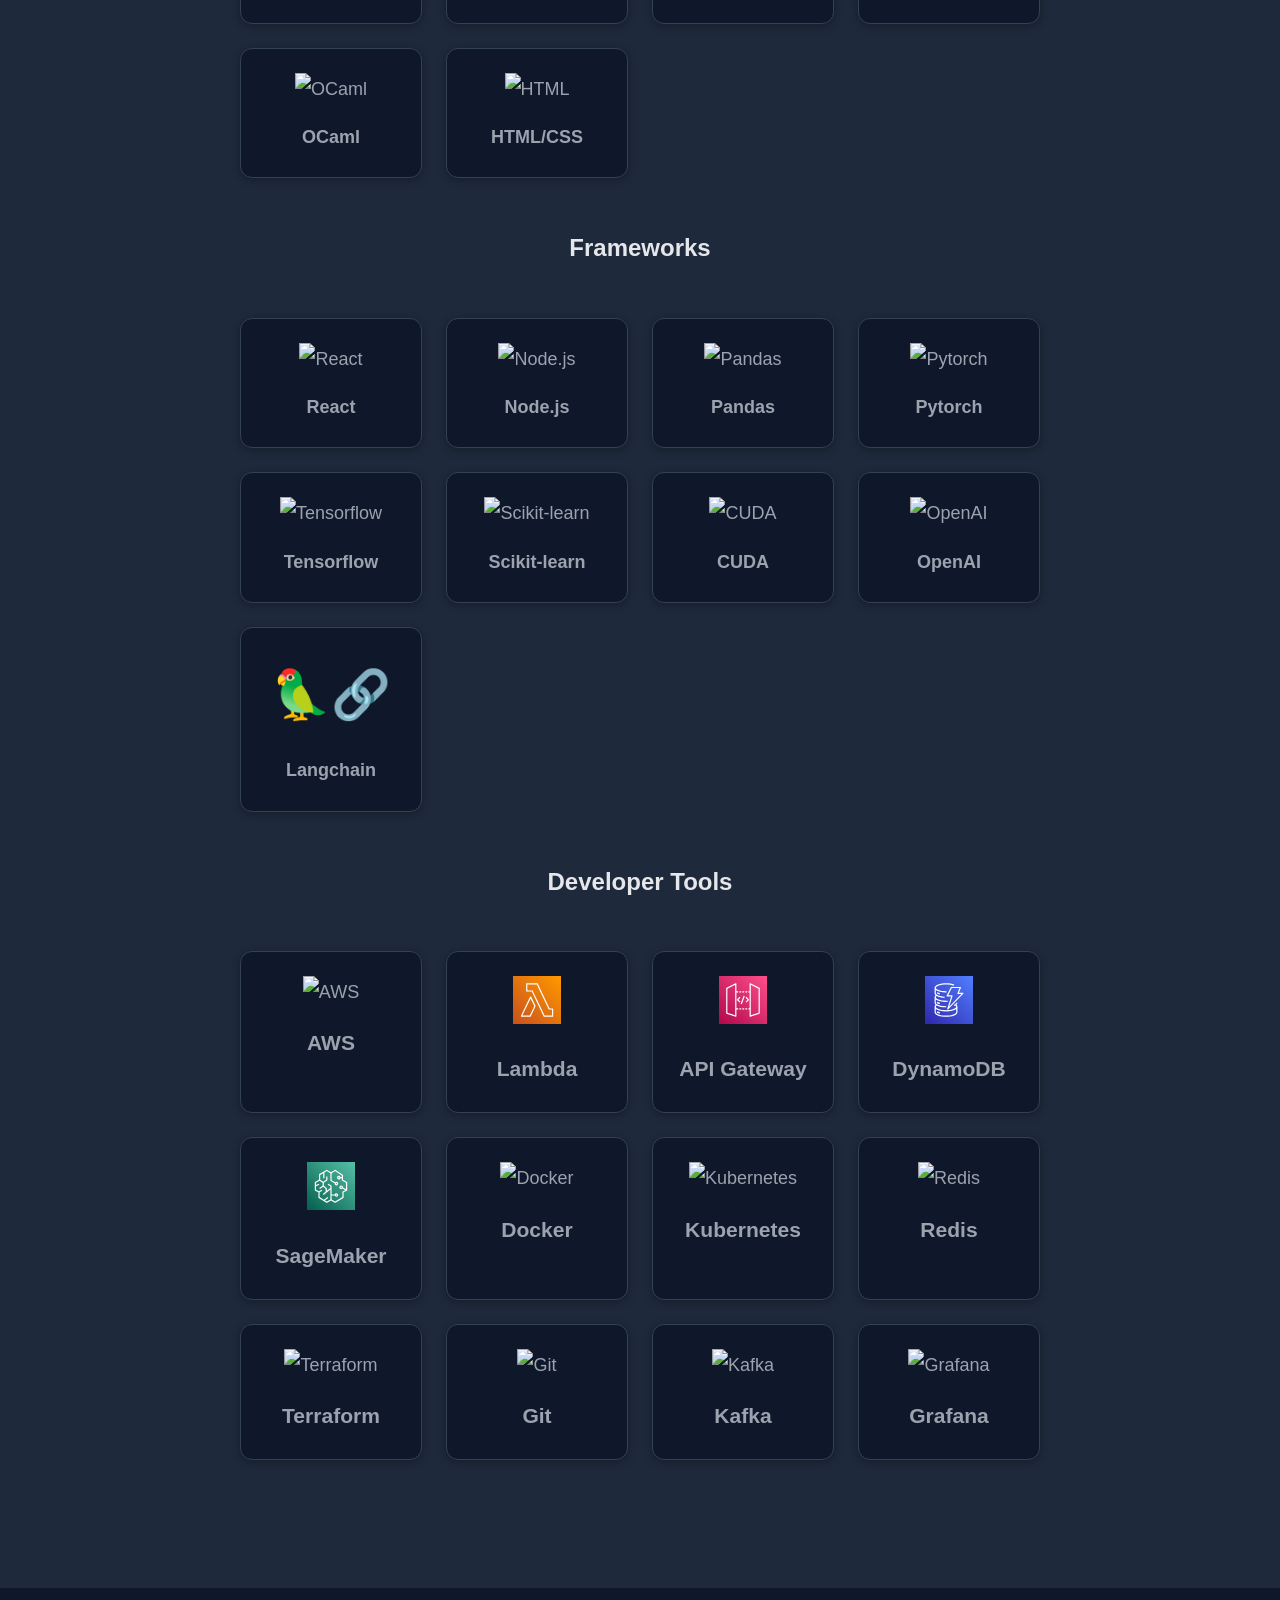
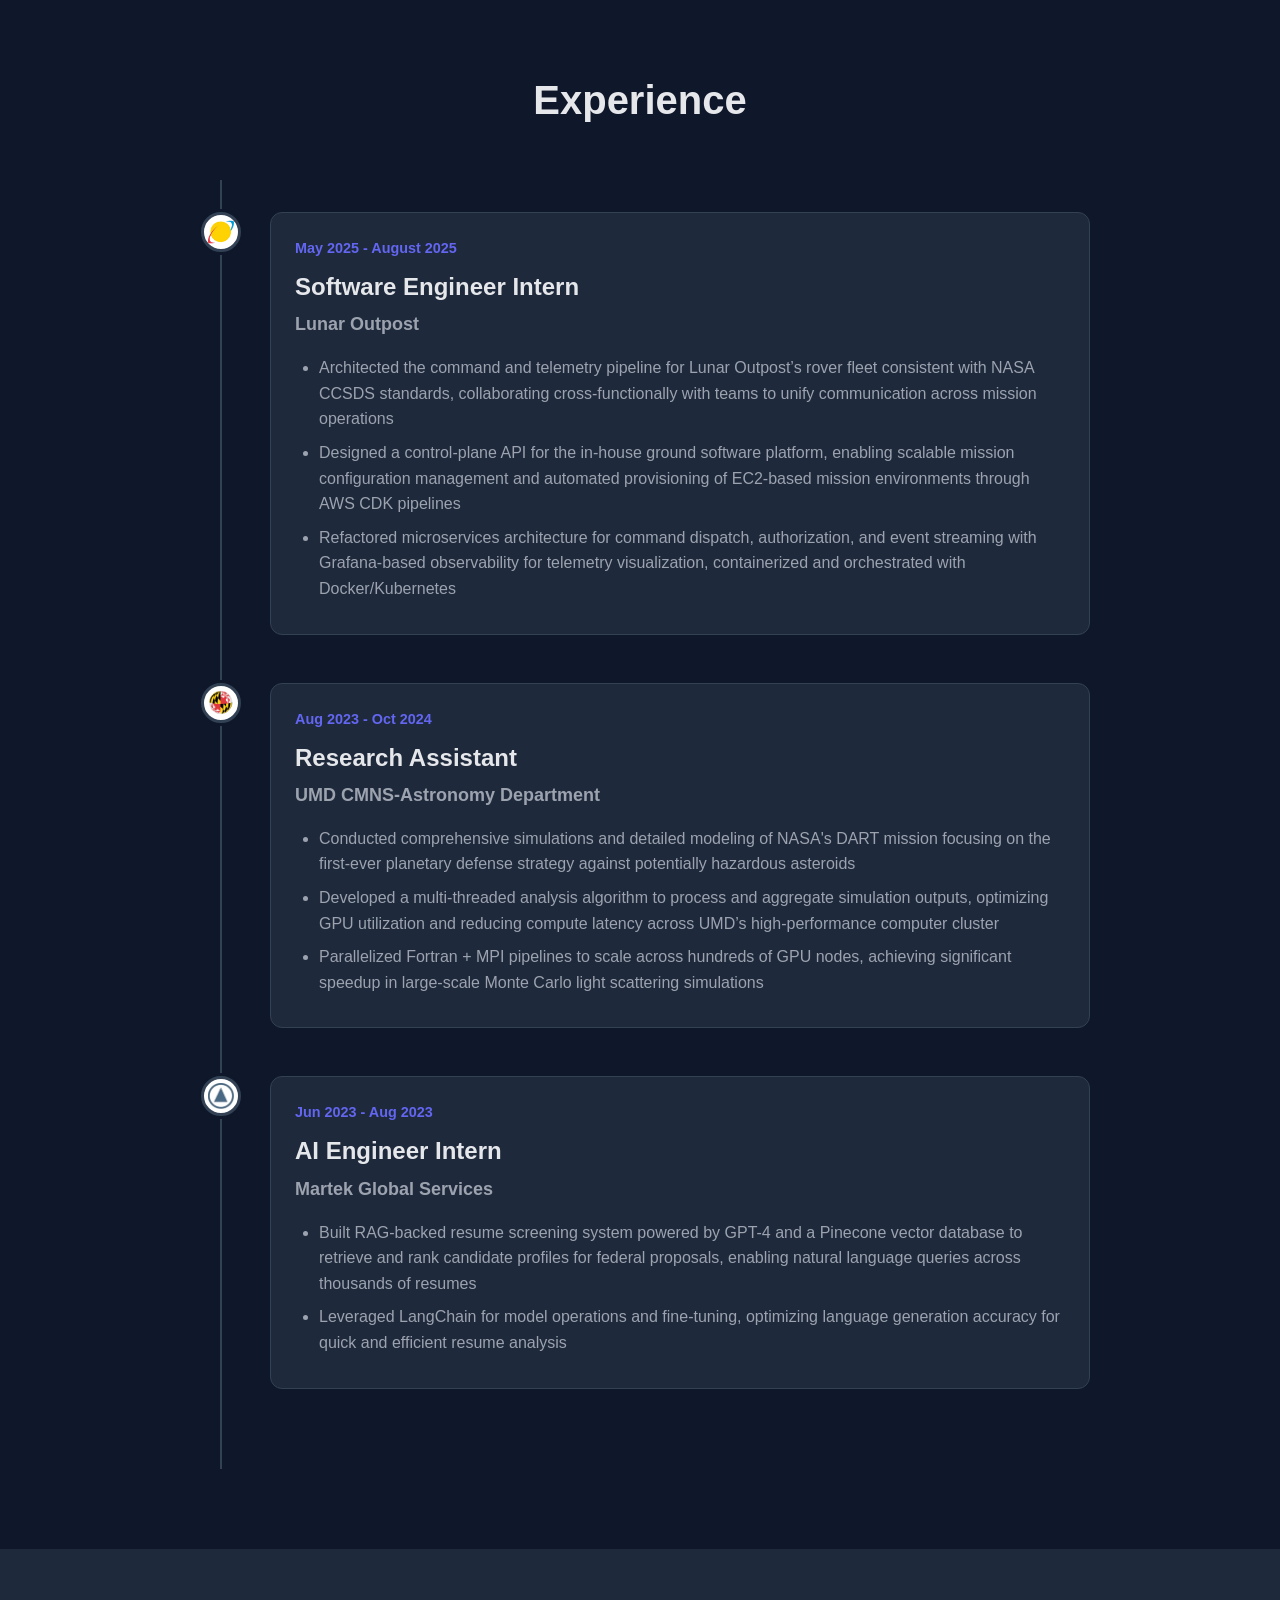
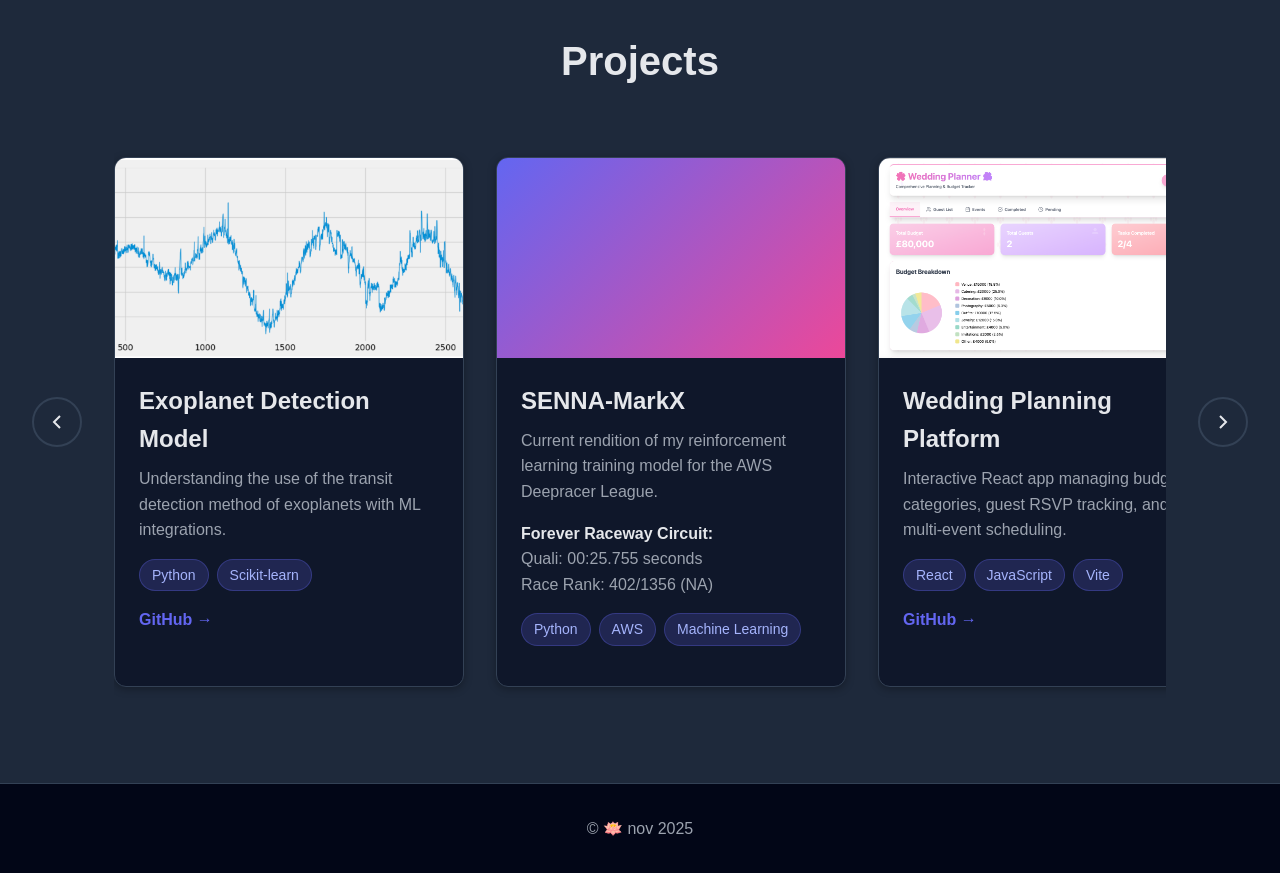
==== commit 93b8b7f9: "button error fix" ====
--- a/index.html
+++ b/index.html
@@ -10,7 +10,8 @@
     <!-- Navigation -->
     <nav>
         <div class="container">
-            <a href="index.html" class="logo">sselvam.dev</a>
+            <!-- TODO: ISSUE WITH STAGING/PROD ENVIRONMENTS -->
+            <a href="https://sselvam.dev/" class="logo">sselvam.dev</a>
             <ul>
                 <!-- TODO: need to fix this about skills issue -->
                 <li><a href="#about">skills</a></li>
@@ -383,19 +384,16 @@
                             </div>
                             <div class="project-content">
                                 <h3>SENNA-MarkX</h3>
-                                <p>Current rendition of my training model for the AWS Deepracer League.</p>
+                                <p>Current rendition of my reinforcement learning training model for the AWS Deepracer League.</p>
                                 <h4>Forever Raceway Circuit:<br></h4>
                                 <p>
-                                    Quali: 00:25.755<br>
+                                    Quali: 00:25.755 seconds<br>
                                     Race Rank: 402/1356 (NA)
                                 </p>
                                 <div class="project-tags">
                                     <span class="tag">Python</span>
                                     <span class="tag">AWS</span>
                                     <span class="tag">Machine Learning</span>
-                                </div>
-                                <div class="project-links">
-                                    <a href="https://github.com/sathyas27/ez-aquarii-model">GitHub →</a>
                                 </div>
                             </div>
                         </div>
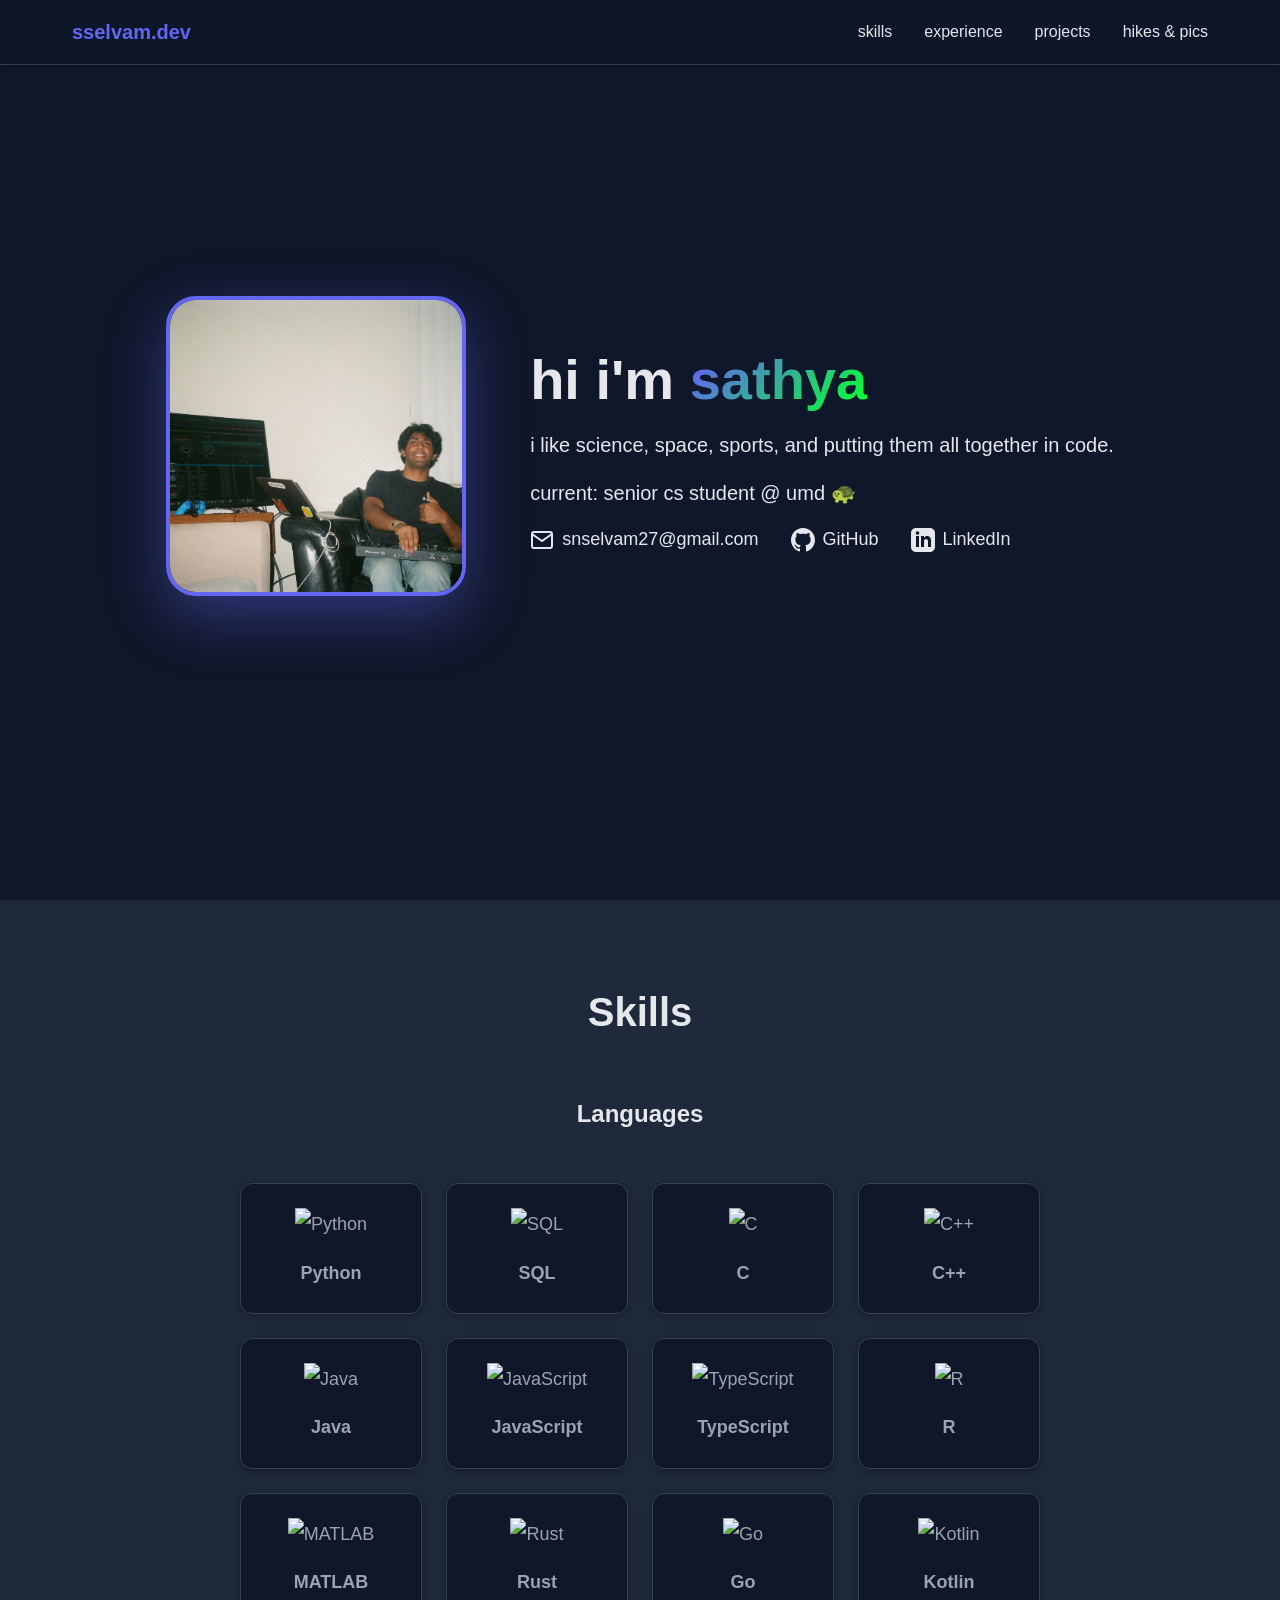
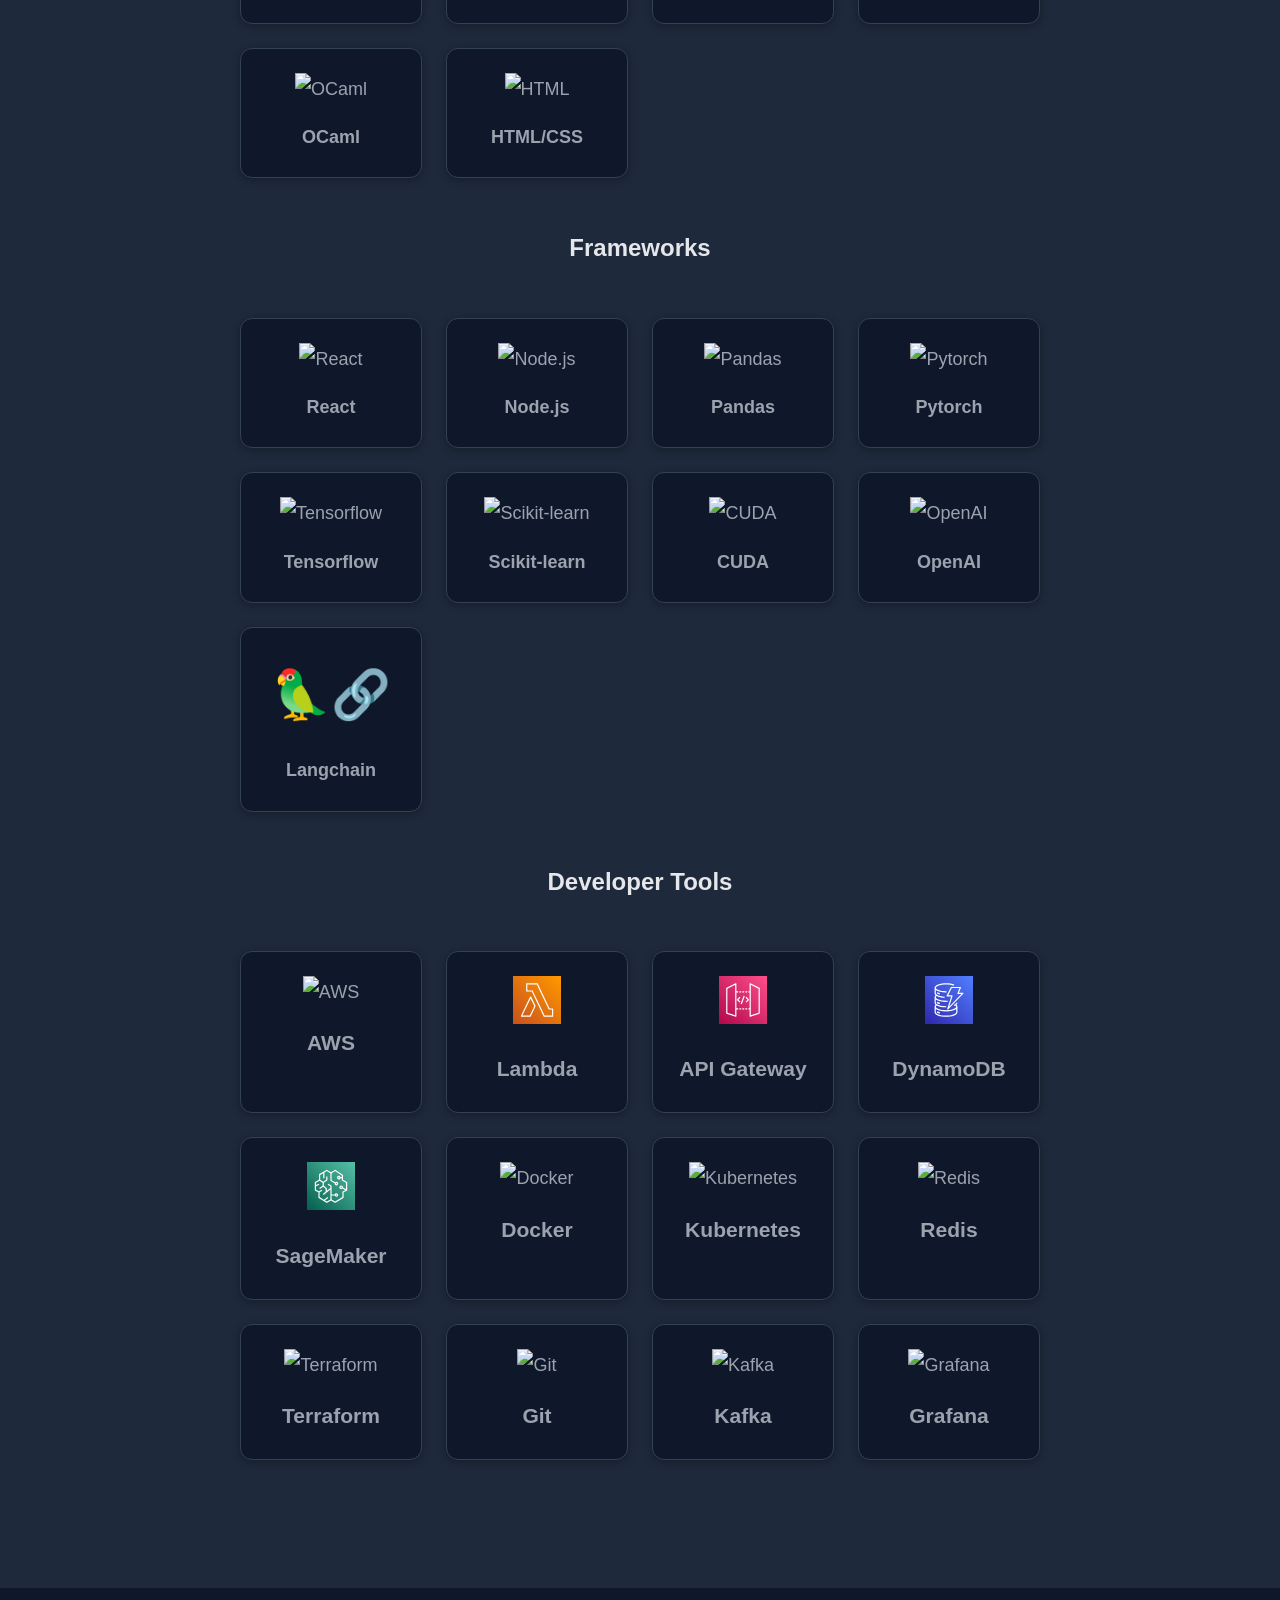
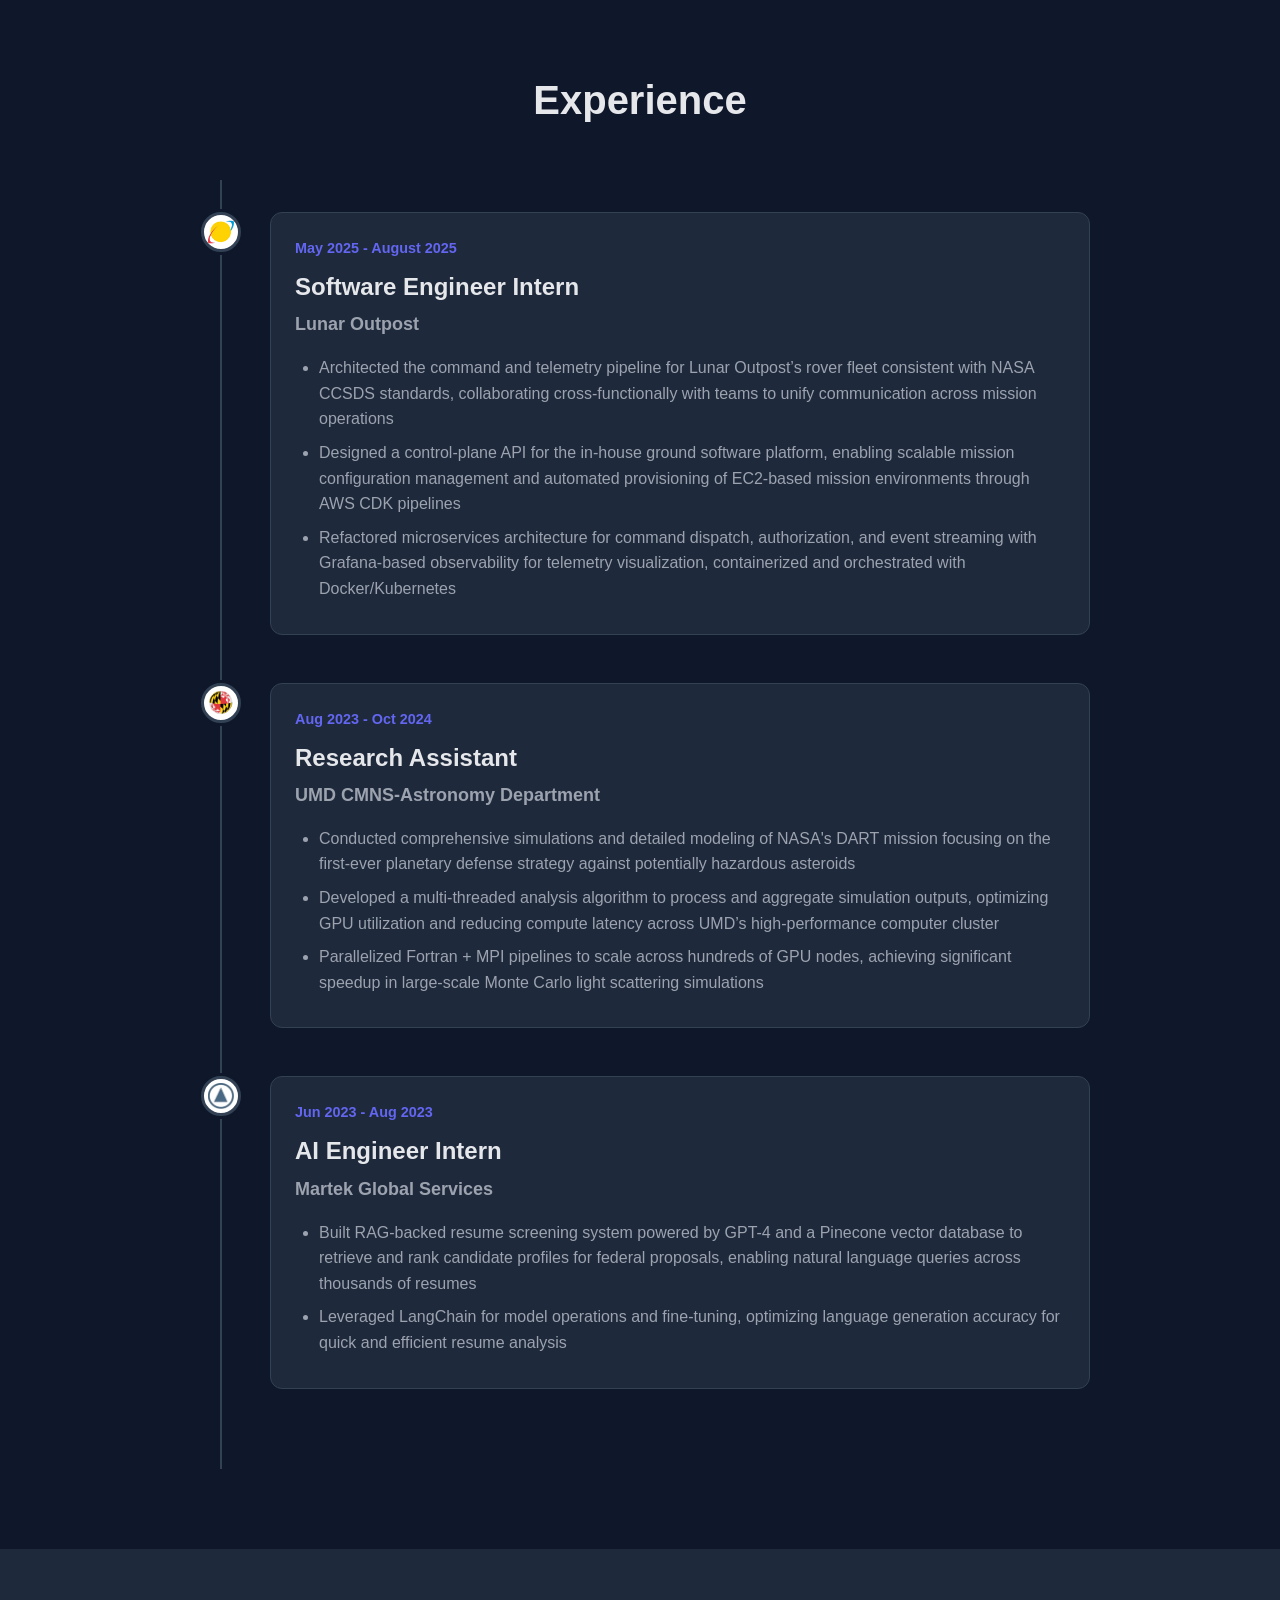
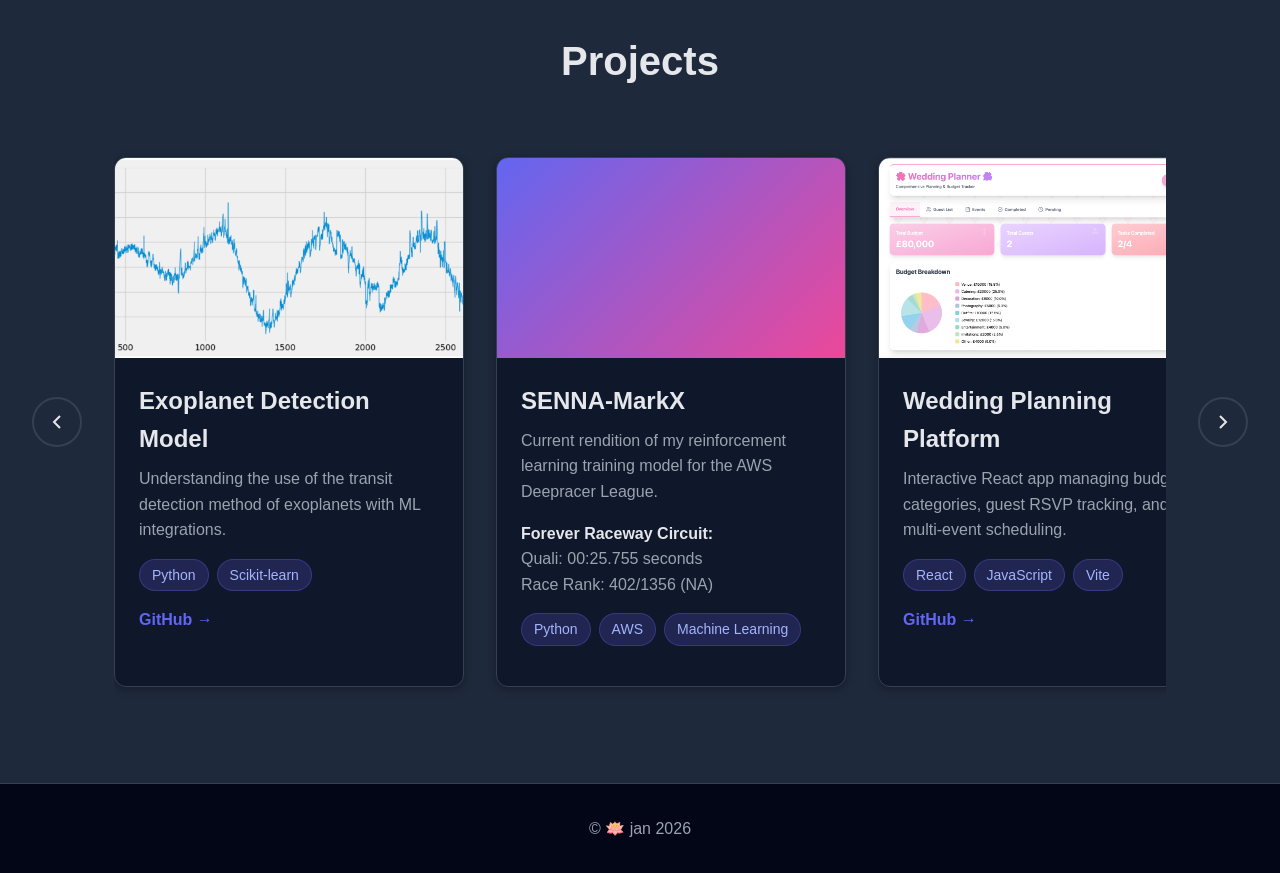
==== commit f5b3d482: "update date" ====
--- a/index.html
+++ b/index.html
@@ -503,7 +503,7 @@
     <!-- Footer -->
     <footer>
         <div class="container">
-            <p>&copy; 🪷 nov 2025</p>
+            <p>&copy; 🪷 jan 2026</p>
         </div>
     </footer>
 </body>
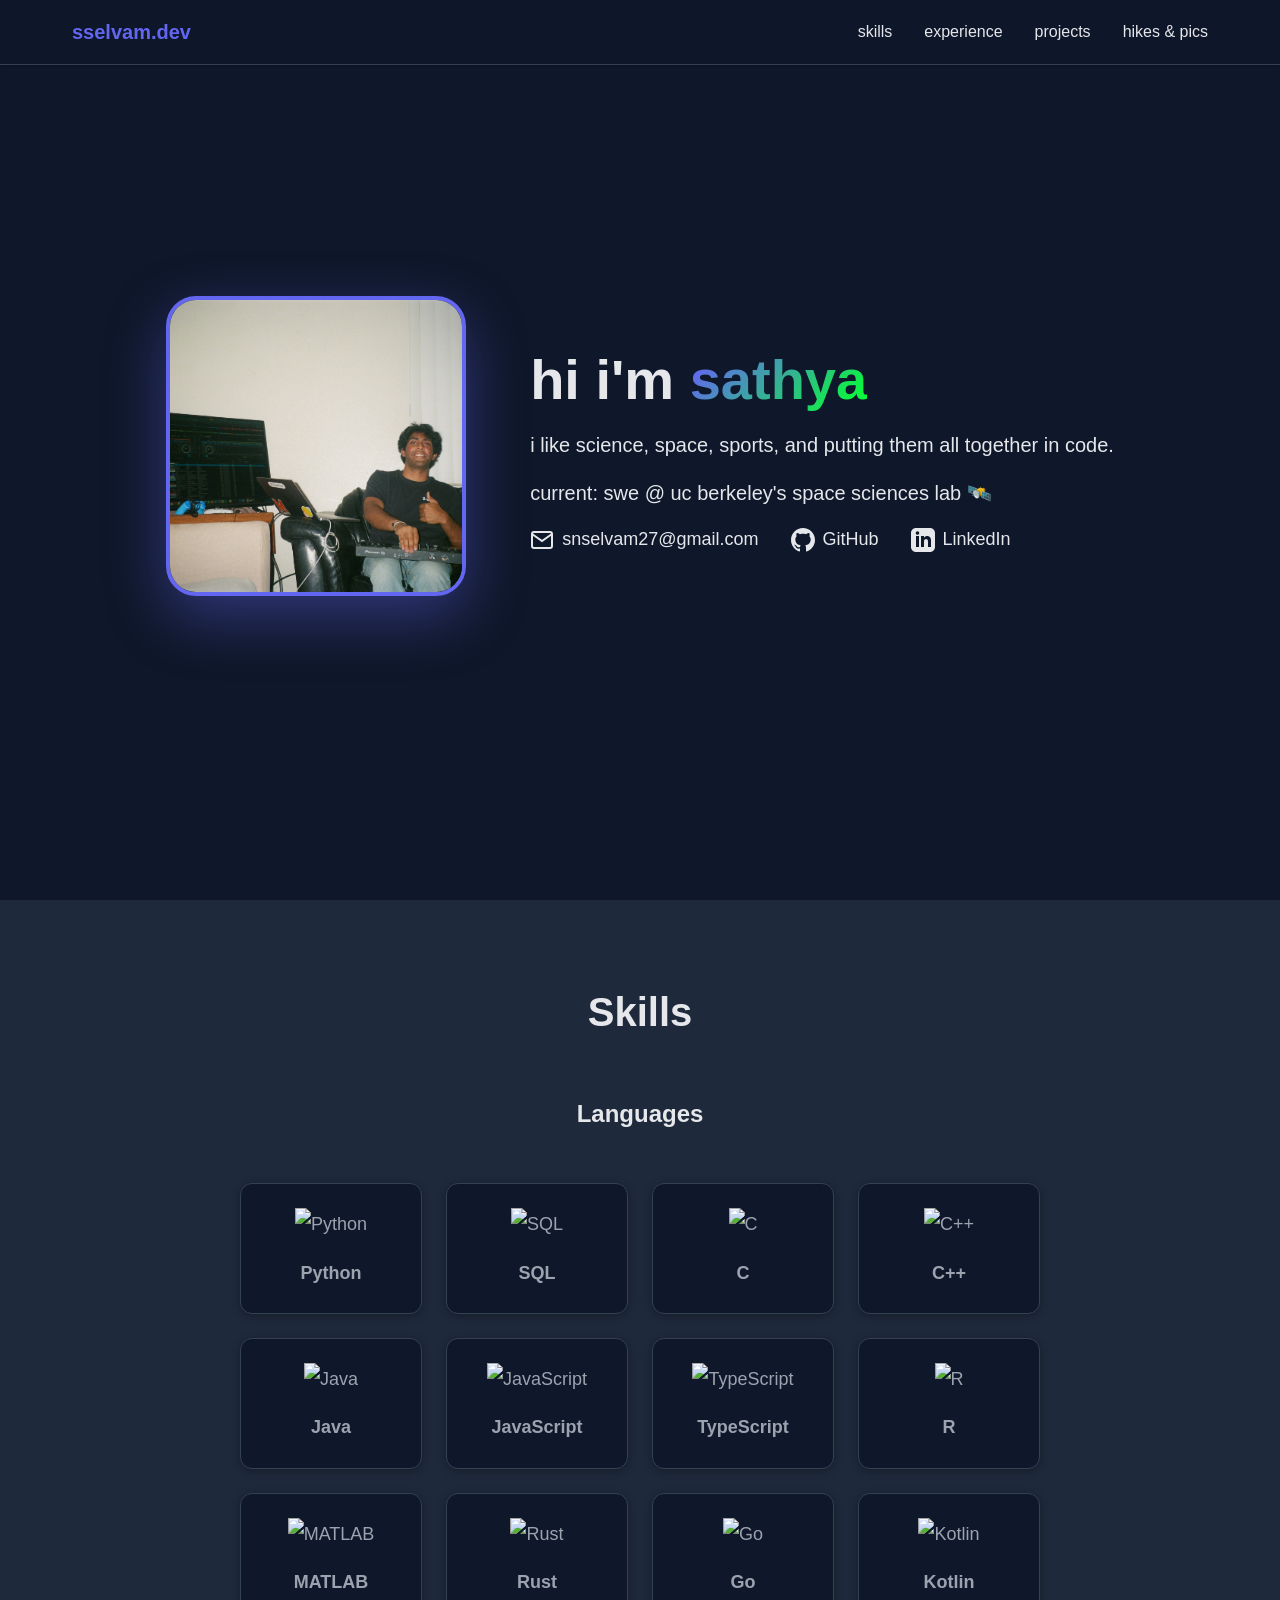
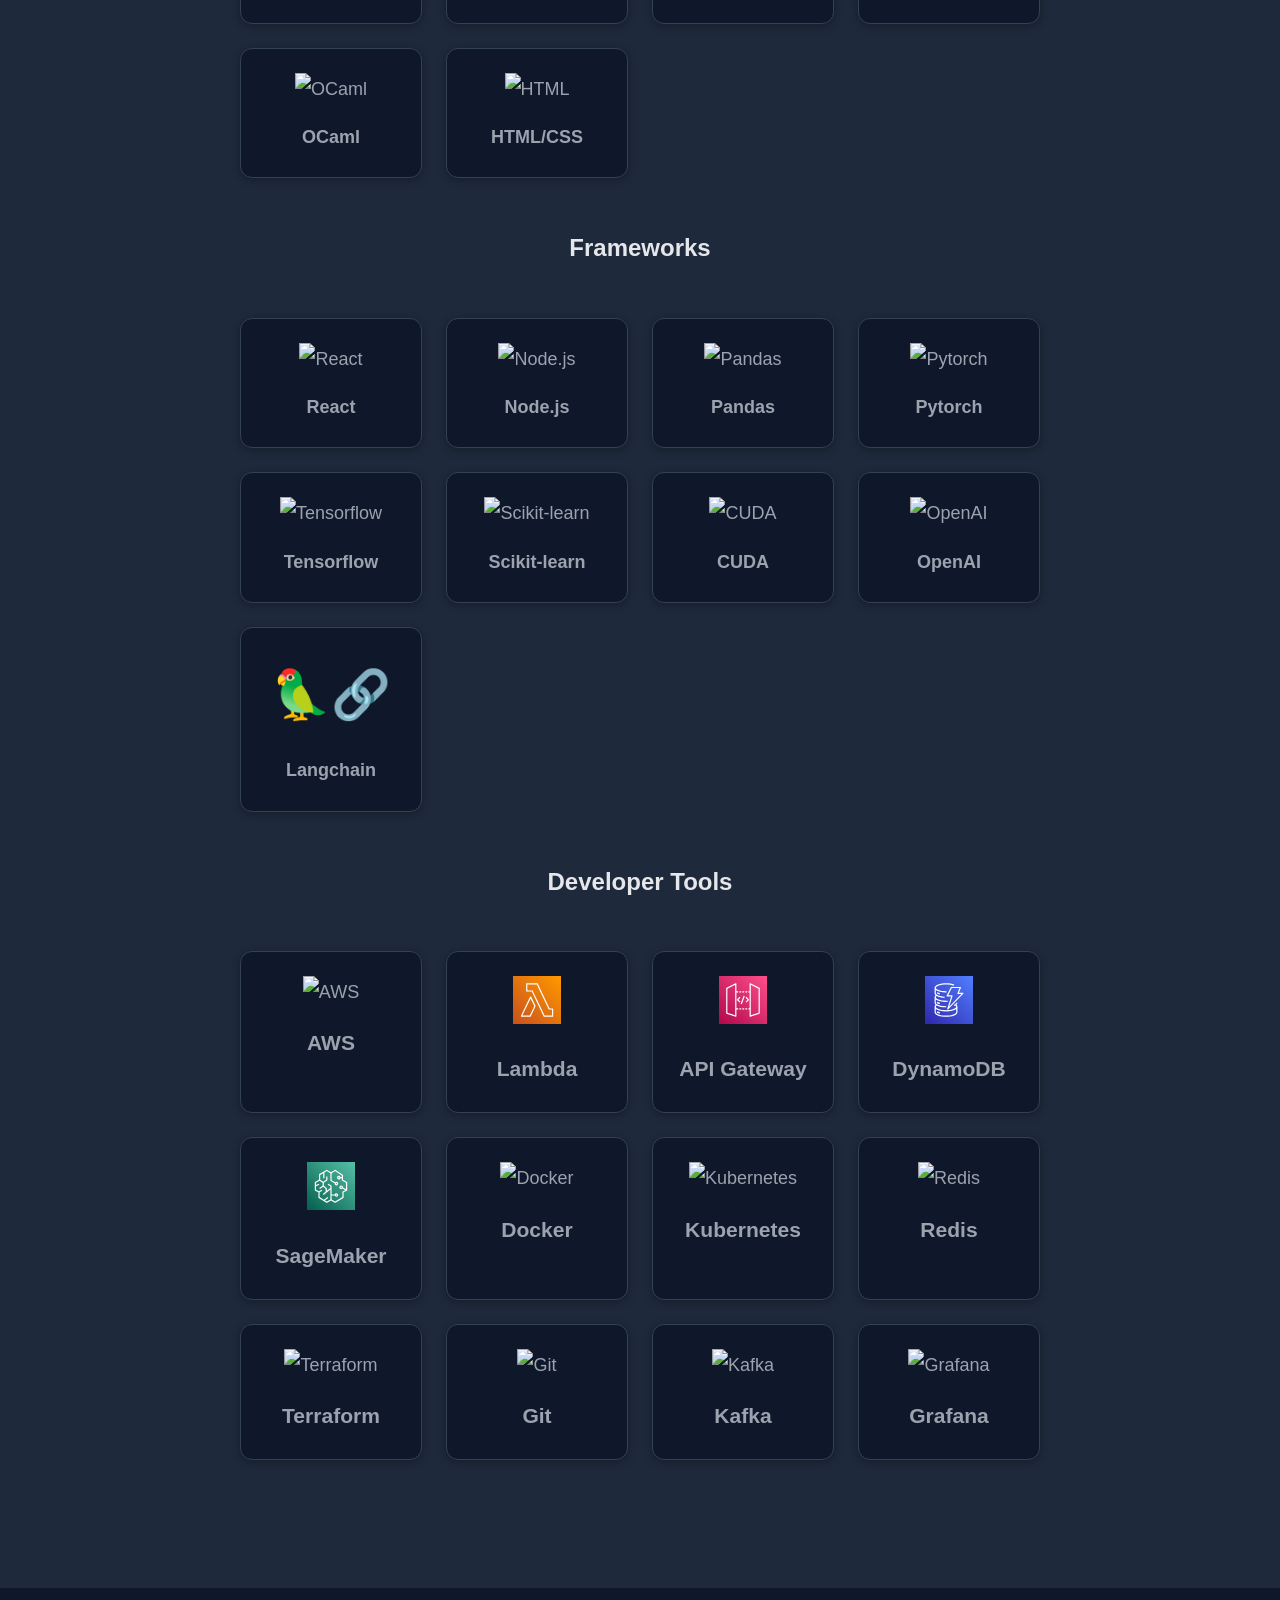
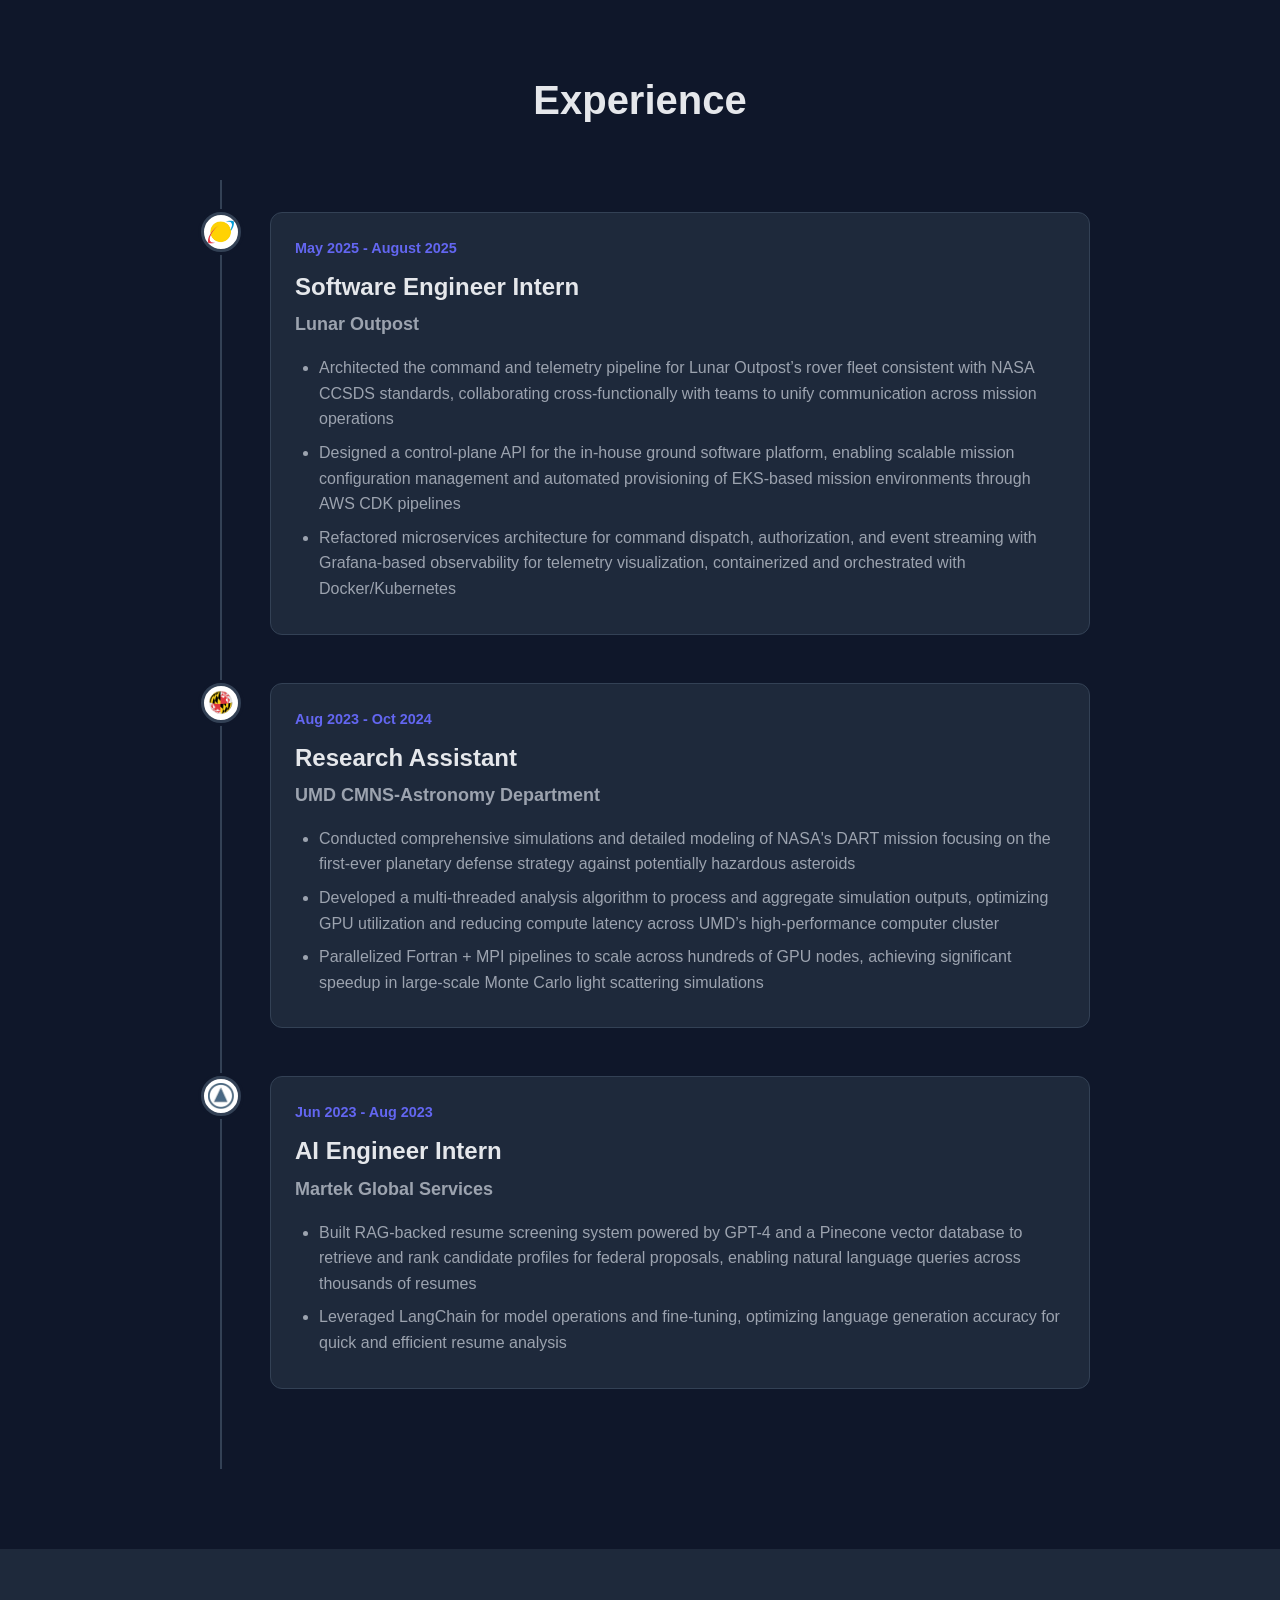
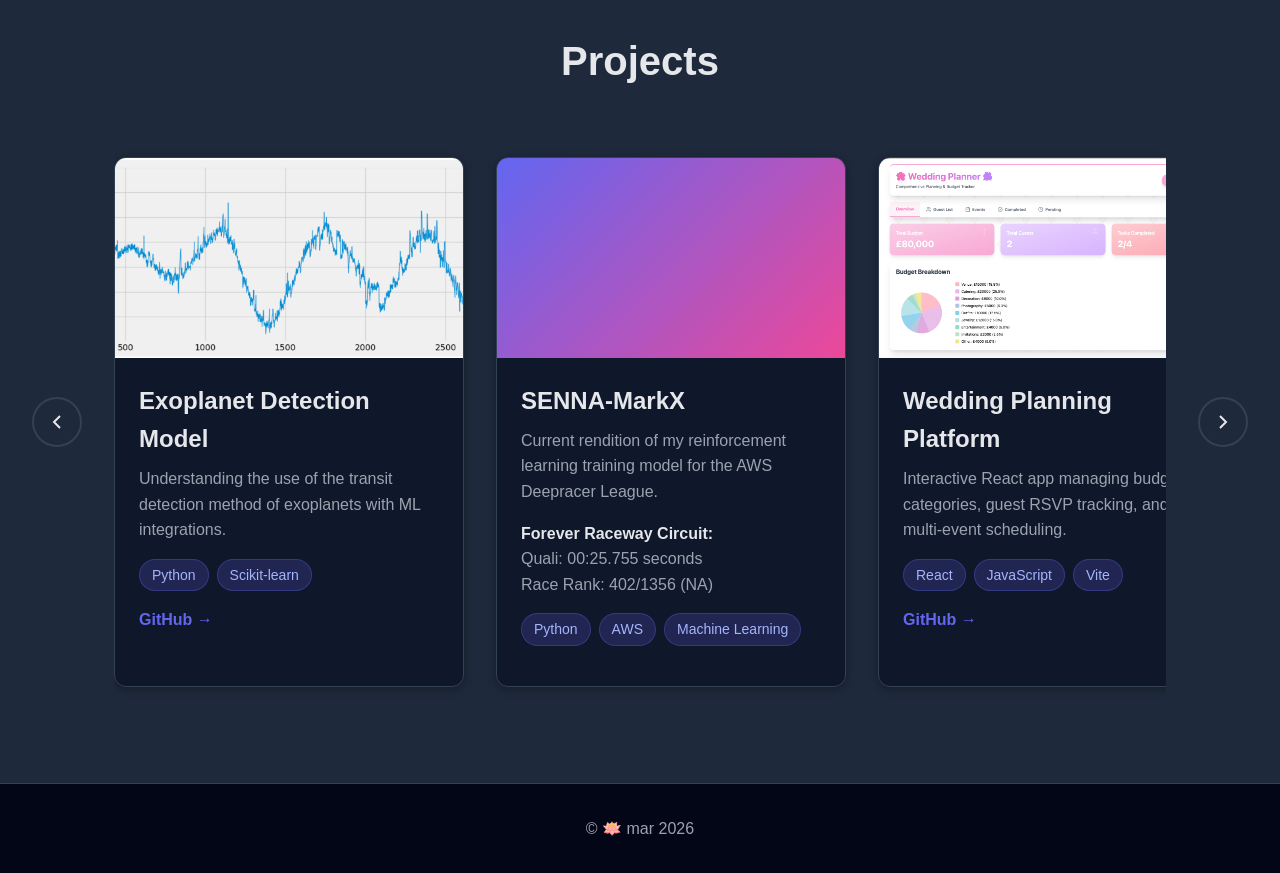
==== commit 25432774: "job update to about page" ====
--- a/index.html
+++ b/index.html
@@ -34,7 +34,7 @@
             <div class="hero-content">
                 <h1>hi i'm <span class="gradient-text">sathya</span></h1>
                 <p>i like science, space, sports, and putting them all together in code.</p>
-                <p>current: senior cs student @ umd 🐢</p>
+                <p>current: swe @ uc berkeley's space sciences lab 🛰️</p>
                 <div class="contact-links">
                     <a href="mailto:snselvam27@gmail.com" class="contact-link">
                         <svg width="24" height="24" viewBox="0 0 24 24" fill="none" stroke="currentColor" stroke-width="2">
@@ -302,7 +302,7 @@
                         <h4>Lunar Outpost</h4>
                         <ul>
                             <li>Architected the command and telemetry pipeline for Lunar Outpost’s rover fleet consistent with NASA CCSDS standards, collaborating cross-functionally with teams to unify communication across mission operations</li>
-                            <li>Designed a control-plane API for the in-house ground software platform, enabling scalable mission configuration management and automated provisioning of EC2-based mission environments through AWS CDK pipelines</li>
+                            <li>Designed a control-plane API for the in-house ground software platform, enabling scalable mission configuration management and automated provisioning of EKS-based mission environments through AWS CDK pipelines</li>
                             <li>Refactored microservices architecture for command dispatch, authorization, and event streaming with Grafana-based observability for telemetry visualization, containerized and orchestrated with Docker/Kubernetes</li>
                         </ul>
                     </div>
@@ -503,7 +503,7 @@
     <!-- Footer -->
     <footer>
         <div class="container">
-            <p>&copy; 🪷 jan 2026</p>
+            <p>&copy; 🪷 mar 2026</p>
         </div>
     </footer>
 </body>
